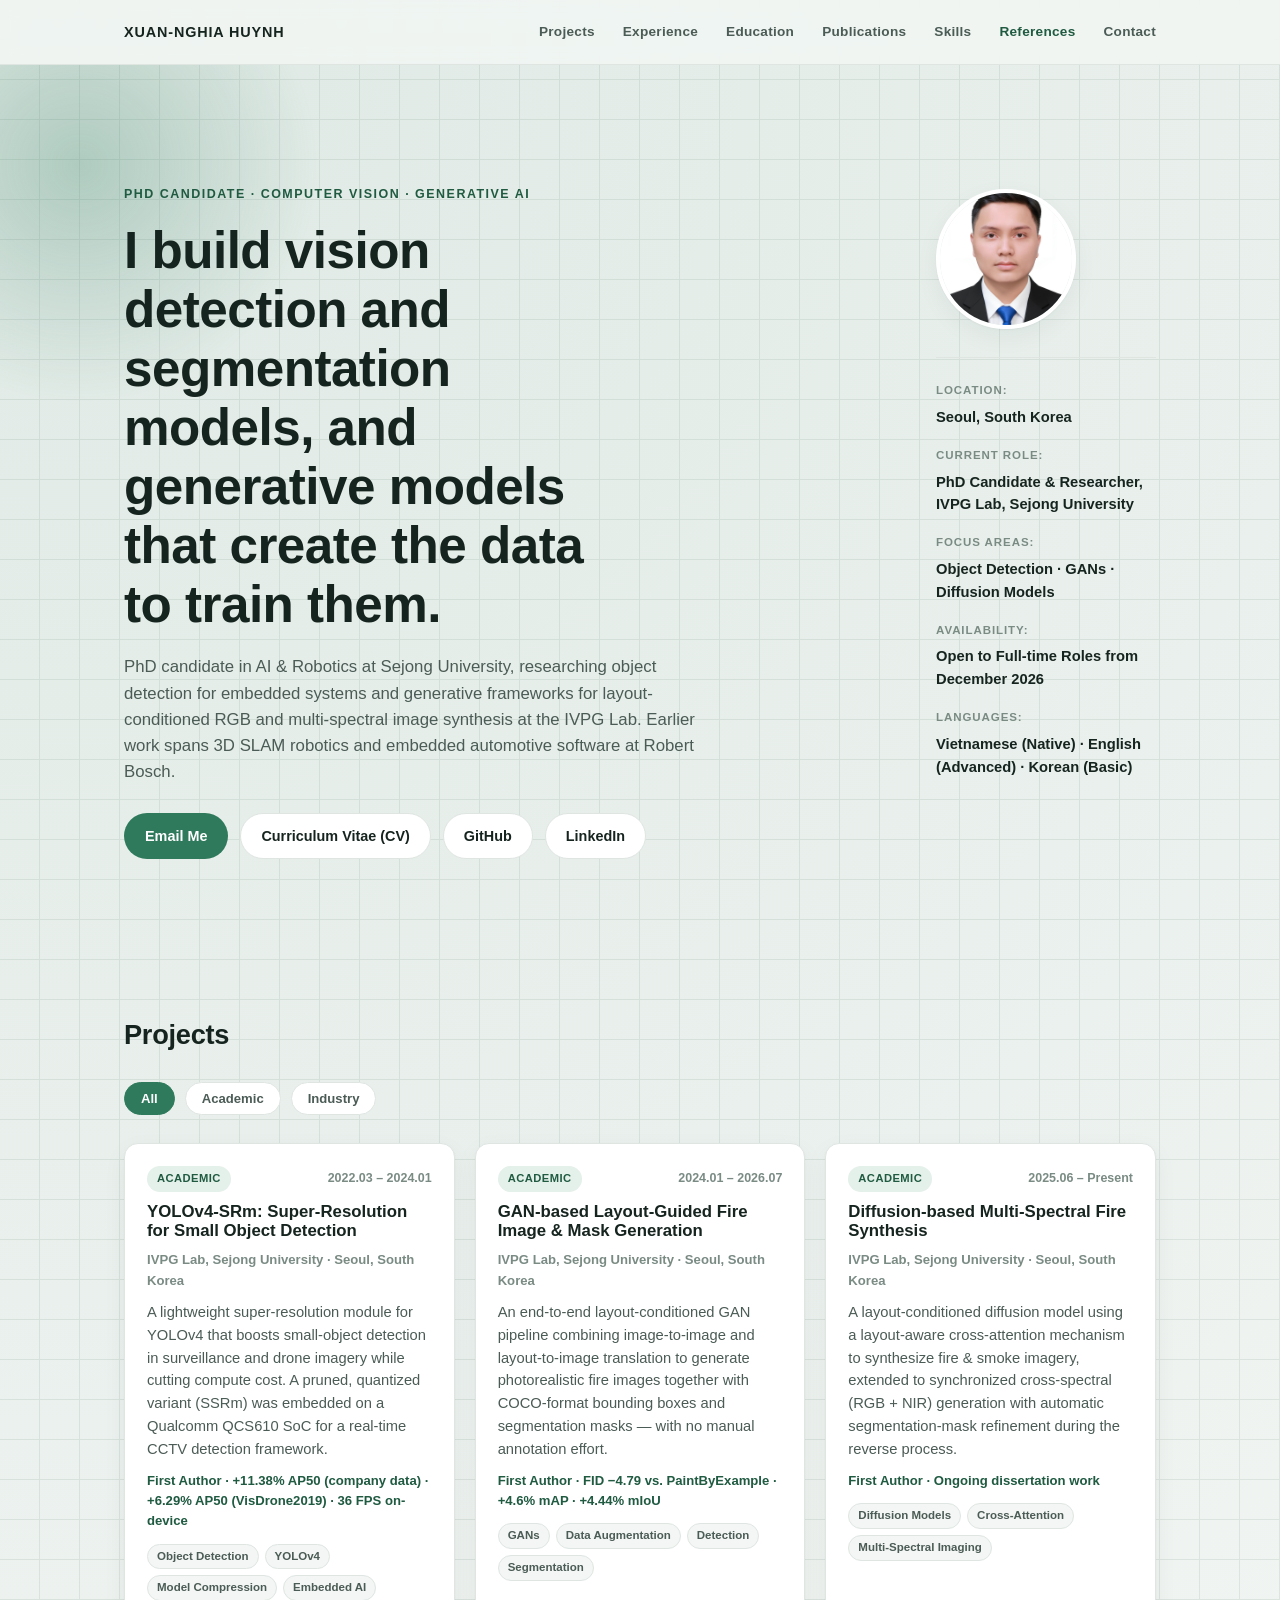
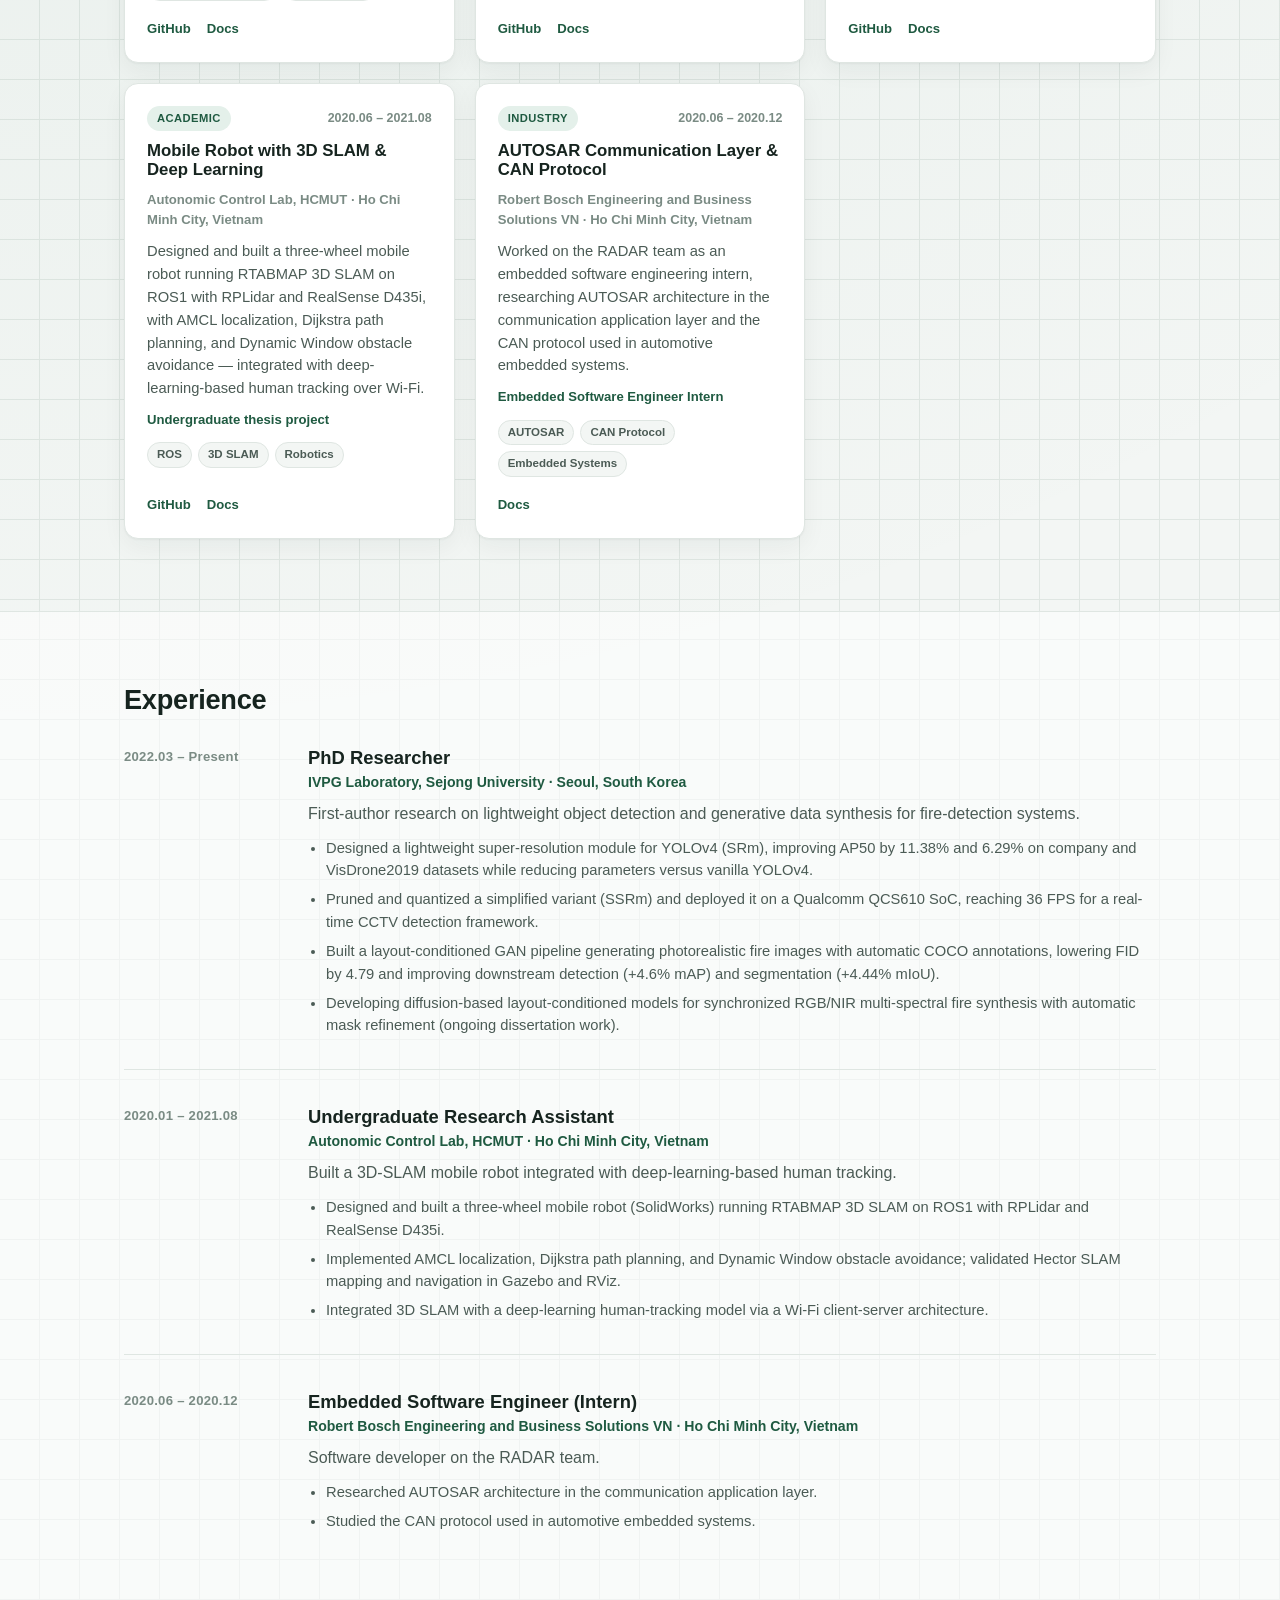
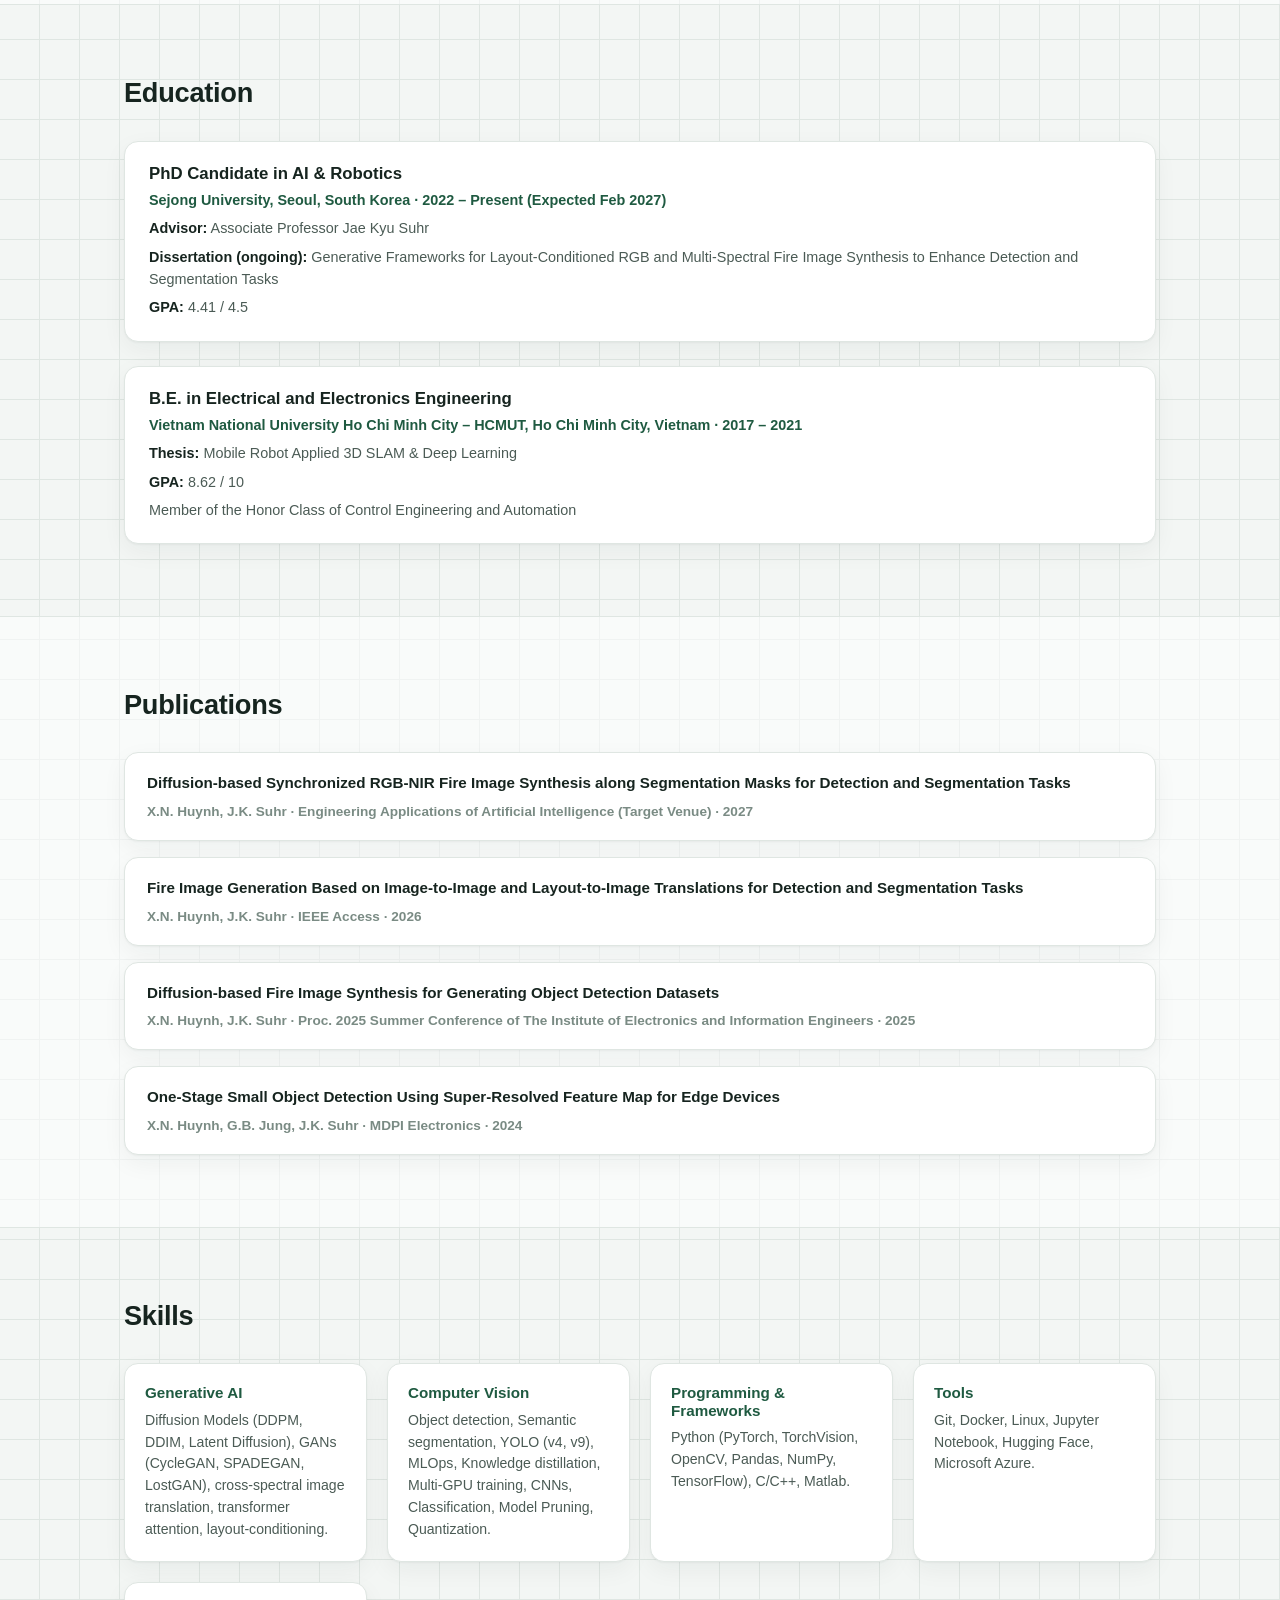
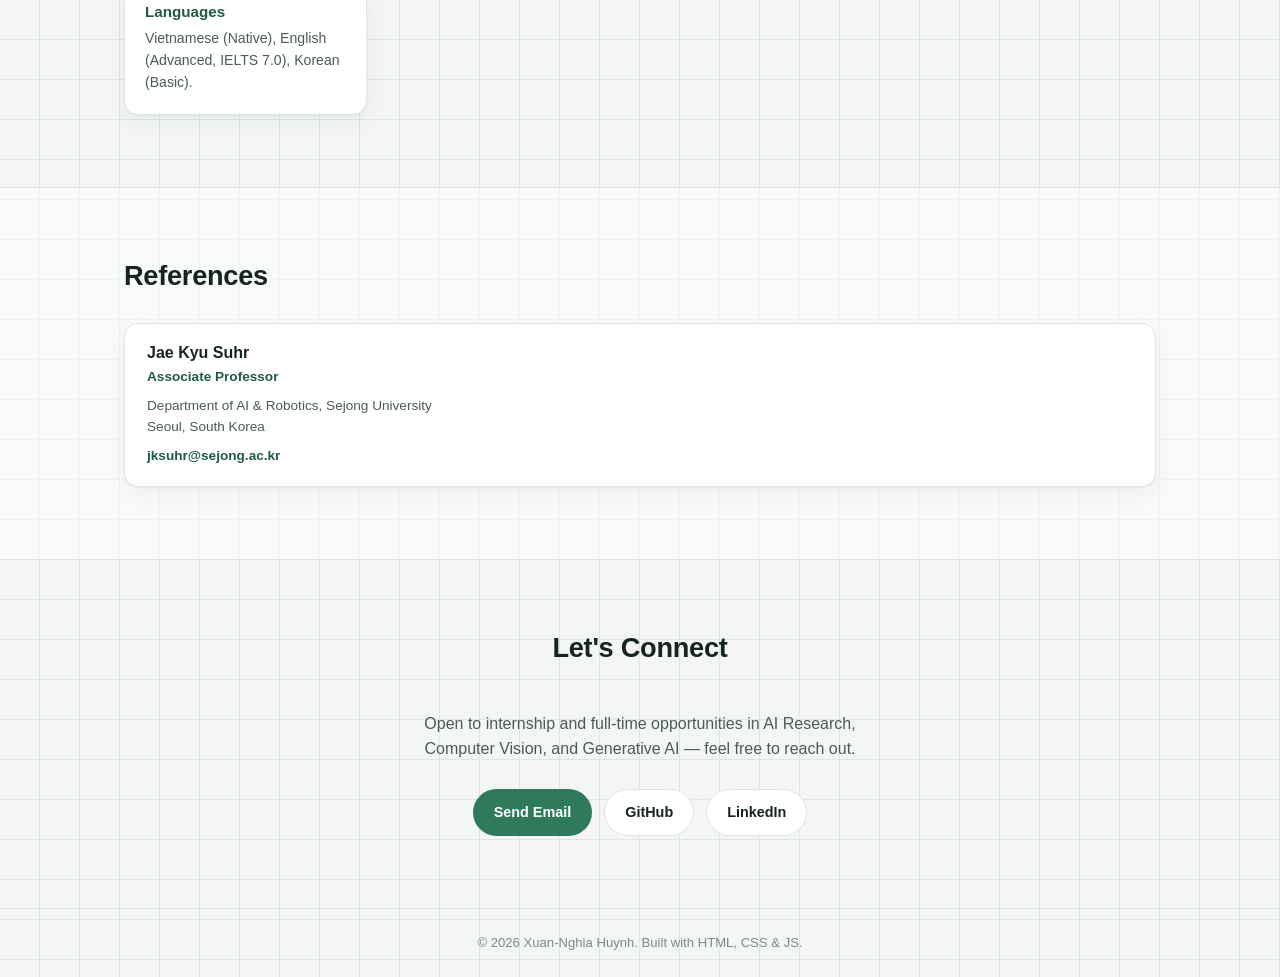
==== index.html @ f27c8fe7 "local push" ====
<!DOCTYPE html>
<html lang="en">
<head>
<meta charset="UTF-8">
<meta name="viewport" content="width=device-width, initial-scale=1.0">
<title>Xuan-Nghia Huynh | PhD Candidate · Computer Vision &amp; Generative AI</title>
<meta name="description" content="Portfolio of Xuan-Nghia Huynh — PhD Candidate researching computer vision and generative AI at Sejong University.">
<link rel="icon" href="data:,">
<link rel="stylesheet" href="styles.css">
</head>
<body>

<header class="site-header" id="top">
  <div class="wrap header-inner">
    <a class="brand" href="#top">XUAN-NGHIA HUYNH</a>
    <nav class="main-nav" id="main-nav">
      <a href="#projects">Projects</a>
      <a href="#experience">Experience</a>
      <a href="#education">Education</a>
      <a href="#publications">Publications</a>
      <a href="#skills">Skills</a>
      <a href="#references">References</a>
      <a href="#contact">Contact</a>
    </nav>
    <button class="nav-toggle" id="nav-toggle" aria-label="Toggle menu" aria-expanded="false">
      <span></span><span></span><span></span>
    </button>
  </div>
</header>

<main>

  <!-- ============ HERO ============ -->
  <section class="hero">
    <div class="hero-blob" aria-hidden="true"></div>
    <div class="wrap hero-inner">
      <div class="hero-flex">
        <div class="hero-text">
          <p class="eyebrow">PHD CANDIDATE · COMPUTER VISION · GENERATIVE AI</p>
          <h1>I build vision detection and segmentation models, and generative models that create the data to train them.</h1>
          <p class="hero-lede">
            PhD candidate in AI &amp; Robotics at Sejong University, researching object detection for
            embedded systems and generative frameworks for layout-conditioned RGB and multi-spectral
            image synthesis at the IVPG Lab. Earlier work spans 3D SLAM robotics and embedded automotive
            software at Robert Bosch.
          </p>
          <div class="hero-actions">
            <a class="btn btn-primary" href="mailto:hxnghia99k@gmail.com">Email Me</a>
            <a class="btn btn-ghost" href="assets/MyCV.pdf" target="_blank" rel="noopener">Curriculum Vitae (CV)</a>
            <a class="btn btn-ghost" href="https://github.com/hxnghia99" target="_blank" rel="noopener">GitHub</a>
            <a class="btn btn-ghost" href="https://www.linkedin.com/in/x-nghia-huynh/" target="_blank" rel="noopener">LinkedIn</a>
          </div>
        </div>

        <div class="hero-side">
          <div class="hero-photo">
            <img src="assets/MyPhoto.jpg" alt="Portrait of Xuan-Nghia Huynh">
          </div>
          <dl class="info-list">
            <div class="info-item">
              <dt>LOCATION:</dt>
              <dd>Seoul, South Korea</dd>
            </div>
            <div class="info-item">
              <dt>CURRENT ROLE:</dt>
              <dd>PhD Candidate &amp; Researcher, IVPG Lab, Sejong University</dd>
            </div>
            <div class="info-item">
              <dt>FOCUS AREAS:</dt>
              <dd>Object Detection · GANs · Diffusion Models</dd>
            </div>
            <div class="info-item">
              <dt>AVAILABILITY:</dt>
              <dd>Open to Full-time Roles from December 2026</dd>
            </div>
            <div class="info-item">
              <dt>LANGUAGES:</dt>
              <dd>Vietnamese (Native) · English (Advanced) · Korean (Basic)</dd>
            </div>
          </dl>
        </div>
      </div>
    </div>
  </section>

  <!-- ============ PROJECTS ============ -->
  <section class="section" id="projects">
    <div class="wrap">
      <h2 class="section-title">Projects</h2>

      <div class="filter-bar" id="project-filters">
        <button class="filter-chip is-active" data-filter="all">All</button>
        <button class="filter-chip" data-filter="academic">Academic</button>
        <button class="filter-chip" data-filter="industry">Industry</button>
      </div>

      <div class="project-list" id="project-list">

        <article class="project-card" data-category="academic">
          <div class="project-meta">
            <span class="tag-pill">Academic</span>
            <span class="project-date">2022.03 &ndash; 2024.01</span>
          </div>
          <h3>YOLOv4-SRm: Super-Resolution for Small Object Detection</h3>
          <p class="project-org">IVPG Lab, Sejong University &middot; Seoul, South Korea</p>
          <p class="project-desc">
            A lightweight super-resolution module for YOLOv4 that boosts small-object detection in
            surveillance and drone imagery while cutting compute cost. A pruned, quantized variant
            (SSRm) was embedded on a Qualcomm QCS610 SoC for a real-time CCTV detection framework.
          </p>
          <p class="project-stat">First Author · +11.38% AP50 (company data) · +6.29% AP50 (VisDrone2019) · 36 FPS on-device</p>
          <div class="tag-row">
            <span class="tag">Object Detection</span>
            <span class="tag">YOLOv4</span>
            <span class="tag">Model Compression</span>
            <span class="tag">Embedded AI</span>
          </div>
          <div class="project-links">
            <a href="https://github.com/hxnghia99/Yolov4_Learning" target="_blank" rel="noopener">GitHub</a>
            <a href="docs/01_2024_yolov4-srm.html" target="_blank" rel="noreferrer">Docs</a>
          </div>
        </article>

        <article class="project-card" data-category="academic">
          <div class="project-meta">
            <span class="tag-pill">Academic</span>
            <span class="project-date">2024.01 &ndash; 2026.07</span>
          </div>
          <h3>GAN-based Layout-Guided Fire Image &amp; Mask Generation</h3>
          <p class="project-org">IVPG Lab, Sejong University &middot; Seoul, South Korea</p>
          <p class="project-desc">
            An end-to-end layout-conditioned GAN pipeline combining image-to-image and layout-to-image
            translation to generate photorealistic fire images together with COCO-format bounding boxes
            and segmentation masks — with no manual annotation effort.
          </p>
          <p class="project-stat">First Author · FID &minus;4.79 vs. PaintByExample · +4.6% mAP · +4.44% mIoU</p>
          <div class="tag-row">
            <span class="tag">GANs</span>
            <span class="tag">Data Augmentation</span>
            <span class="tag">Detection</span>
            <span class="tag">Segmentation</span>
          </div>
          <div class="project-links">
            <a href="https://github.com/hxnghia99/LostGAN_Research" target="_blank" rel="noopener">GitHub</a>
            <a href="docs/07_2026_gan-fire-synthesis.html" target="_blank" rel="noreferrer">Docs</a>
          </div>
        </article>

        <article class="project-card" data-category="academic">
          <div class="project-meta">
            <span class="tag-pill">Academic</span>
            <span class="project-date">2025.06 &ndash; Present</span>
          </div>
          <h3>Diffusion-based Multi-Spectral Fire Synthesis</h3>
          <p class="project-org">IVPG Lab, Sejong University &middot; Seoul, South Korea</p>
          <p class="project-desc">
            A layout-conditioned diffusion model using a layout-aware cross-attention mechanism to
            synthesize fire &amp; smoke imagery, extended to synchronized cross-spectral (RGB + NIR)
            generation with automatic segmentation-mask refinement during the reverse process.
          </p>
          <p class="project-stat">First Author · Ongoing dissertation work</p>
          <div class="tag-row">
            <span class="tag">Diffusion Models</span>
            <span class="tag">Cross-Attention</span>
            <span class="tag">Multi-Spectral Imaging</span>
          </div>
          <div class="project-links">
            <a href="https://github.com/hxnghia99/Fire_Diffusion" target="_blank" rel="noopener">GitHub</a>
            <a href="docs/09_2026_diffusion-fire-synthesis.html" target="_blank" rel="noreferrer">Docs</a>
          </div>
        </article>

        <article class="project-card" data-category="academic">
          <div class="project-meta">
            <span class="tag-pill">Academic</span>
            <span class="project-date">2020.06 &ndash; 2021.08</span>
          </div>
          <h3>Mobile Robot with 3D SLAM &amp; Deep Learning</h3>
          <p class="project-org">Autonomic Control Lab, HCMUT &middot; Ho Chi Minh City, Vietnam</p>
          <p class="project-desc">
            Designed and built a three-wheel mobile robot running RTABMAP 3D SLAM on ROS1 with RPLidar
            and RealSense D435i, with AMCL localization, Dijkstra path planning, and Dynamic Window
            obstacle avoidance — integrated with deep-learning-based human tracking over Wi-Fi.
          </p>
          <p class="project-stat">Undergraduate thesis project</p>
          <div class="tag-row">
            <span class="tag">ROS</span>
            <span class="tag">3D SLAM</span>
            <span class="tag">Robotics</span>
          </div>
          <div class="project-links">
            <a href="https://github.com/hxnghia99/thesis_robot" target="_blank" rel="noopener">GitHub</a>
            <a href="docs/02_2021_slam-robot.html" target="_blank" rel="noreferrer">Docs</a>
          </div>
          </article>

        <article class="project-card" data-category="industry">
          <div class="project-meta">
            <span class="tag-pill">Industry</span>
            <span class="project-date">2020.06 &ndash; 2020.12</span>
          </div>
          <h3>AUTOSAR Communication Layer &amp; CAN Protocol</h3>
          <p class="project-org">Robert Bosch Engineering and Business Solutions VN &middot; Ho Chi Minh City, Vietnam</p>
          <p class="project-desc">
            Worked on the RADAR team as an embedded software engineering intern, researching AUTOSAR
            architecture in the communication application layer and the CAN protocol used in
            automotive embedded systems.
          </p>
          <p class="project-stat">Embedded Software Engineer Intern</p>
          <div class="tag-row">
            <span class="tag">AUTOSAR</span>
            <span class="tag">CAN Protocol</span>
            <span class="tag">Embedded Systems</span>
          </div>
          <div class="project-links">
            <a href="docs/autosar-can.html" target="_blank" rel="noreferrer">Docs</a>
          </div>
        </article>

      </div>
    </div>
  </section>

  <!-- ============ EXPERIENCE ============ -->
  <section class="section section-alt" id="experience">
    <div class="wrap">
      <h2 class="section-title">Experience</h2>

      <div class="timeline">
        <div class="timeline-item">
          <div class="timeline-date">2022.03 &ndash; Present</div>
          <div class="timeline-body">
            <h3>PhD Researcher</h3>
            <p class="timeline-org">IVPG Laboratory, Sejong University &middot; Seoul, South Korea</p>
            <p class="timeline-summary">First-author research on lightweight object detection and generative data synthesis for fire-detection systems.</p>
            <ul class="timeline-list">
              <li>Designed a lightweight super-resolution module for YOLOv4 (SRm), improving AP50 by 11.38% and 6.29% on company and VisDrone2019 datasets while reducing parameters versus vanilla YOLOv4.</li>
              <li>Pruned and quantized a simplified variant (SSRm) and deployed it on a Qualcomm QCS610 SoC, reaching 36 FPS for a real-time CCTV detection framework.</li>
              <li>Built a layout-conditioned GAN pipeline generating photorealistic fire images with automatic COCO annotations, lowering FID by 4.79 and improving downstream detection (+4.6% mAP) and segmentation (+4.44% mIoU).</li>
              <li>Developing diffusion-based layout-conditioned models for synchronized RGB/NIR multi-spectral fire synthesis with automatic mask refinement (ongoing dissertation work).</li>
            </ul>
          </div>
        </div>

        <div class="timeline-item">
          <div class="timeline-date">2020.01 &ndash; 2021.08</div>
          <div class="timeline-body">
            <h3>Undergraduate Research Assistant</h3>
            <p class="timeline-org">Autonomic Control Lab, HCMUT &middot; Ho Chi Minh City, Vietnam</p>
            <p class="timeline-summary">Built a 3D-SLAM mobile robot integrated with deep-learning-based human tracking.</p>
            <ul class="timeline-list">
              <li>Designed and built a three-wheel mobile robot (SolidWorks) running RTABMAP 3D SLAM on ROS1 with RPLidar and RealSense D435i.</li>
              <li>Implemented AMCL localization, Dijkstra path planning, and Dynamic Window obstacle avoidance; validated Hector SLAM mapping and navigation in Gazebo and RViz.</li>
              <li>Integrated 3D SLAM with a deep-learning human-tracking model via a Wi-Fi client-server architecture.</li>
            </ul>
          </div>
        </div>

        <div class="timeline-item">
          <div class="timeline-date">2020.06 &ndash; 2020.12</div>
          <div class="timeline-body">
            <h3>Embedded Software Engineer (Intern)</h3>
            <p class="timeline-org">Robert Bosch Engineering and Business Solutions VN &middot; Ho Chi Minh City, Vietnam</p>
            <p class="timeline-summary">Software developer on the RADAR team.</p>
            <ul class="timeline-list">
              <li>Researched AUTOSAR architecture in the communication application layer.</li>
              <li>Studied the CAN protocol used in automotive embedded systems.</li>
            </ul>
          </div>
        </div>
      </div>
    </div>
  </section>

  <!-- ============ EDUCATION ============ -->
  <section class="section" id="education">
    <div class="wrap">
      <h2 class="section-title">Education</h2>

      <div class="edu-list">
        <div class="edu-item">
          <h3>PhD Candidate in AI &amp; Robotics</h3>
          <p class="edu-org">Sejong University, Seoul, South Korea &middot; 2022 &ndash; Present (Expected Feb 2027)</p>
          <div class="edu-detail">
            <p><strong>Advisor:</strong> Associate Professor Jae Kyu Suhr</p>
            <p><strong>Dissertation (ongoing):</strong> Generative Frameworks for Layout-Conditioned RGB and Multi-Spectral Fire Image Synthesis to Enhance Detection and Segmentation Tasks</p>
            <p><strong>GPA:</strong> 4.41 / 4.5</p>
          </div>
        </div>
        <div class="edu-item">
          <h3>B.E. in Electrical and Electronics Engineering</h3>
          <p class="edu-org">Vietnam National University Ho Chi Minh City &ndash; HCMUT, Ho Chi Minh City, Vietnam &middot; 2017 &ndash; 2021</p>
          <div class="edu-detail">
            <p><strong>Thesis:</strong> Mobile Robot Applied 3D SLAM &amp; Deep Learning</p>
            <p><strong>GPA:</strong> 8.62 / 10</p>
            <p>Member of the Honor Class of Control Engineering and Automation</p>
          </div>
        </div>
      </div>
    </div>
  </section>

  <!-- ============ PUBLICATIONS ============ -->
  <section class="section section-alt" id="publications">
    <div class="wrap">
      <h2 class="section-title">Publications</h2>

      <div class="pub-list">
        <div class="pub-item">
          <p class="pub-title">Diffusion-based Synchronized RGB-NIR Fire Image Synthesis along Segmentation Masks for Detection and Segmentation Tasks</p>
          <p class="pub-meta">X.N. Huynh, J.K. Suhr &middot; Engineering Applications of Artificial Intelligence (Target Venue) &middot; 2027</p>
        </div>
        <div class="pub-item">
          <p class="pub-title">Fire Image Generation Based on Image-to-Image and Layout-to-Image Translations for Detection and Segmentation Tasks</p>
          <p class="pub-meta">X.N. Huynh, J.K. Suhr &middot; IEEE Access &middot; 2026</p>
        </div>
        <div class="pub-item">
          <p class="pub-title">Diffusion-based Fire Image Synthesis for Generating Object Detection Datasets</p>
          <p class="pub-meta">X.N. Huynh, J.K. Suhr &middot; Proc. 2025 Summer Conference of The Institute of Electronics and Information Engineers &middot; 2025</p>
        </div>
        <div class="pub-item">
          <p class="pub-title">One-Stage Small Object Detection Using Super-Resolved Feature Map for Edge Devices</p>
          <p class="pub-meta">X.N. Huynh, G.B. Jung, J.K. Suhr &middot; MDPI Electronics &middot; 2024</p>
        </div>
      </div>
    </div>
  </section>

  <!-- ============ SKILLS ============ -->
  <section class="section" id="skills">
    <div class="wrap">
      <h2 class="section-title">Skills</h2>

      <div class="skills-grid">
        <div class="skill-card">
          <h3>Generative AI</h3>
          <p>Diffusion Models (DDPM, DDIM, Latent Diffusion), GANs (CycleGAN, SPADEGAN, LostGAN), cross-spectral image translation, transformer attention, layout-conditioning.</p>
        </div>
        <div class="skill-card">
          <h3>Computer Vision</h3>
          <p>Object detection, Semantic segmentation, YOLO (v4, v9), MLOps, Knowledge distillation, Multi-GPU training, CNNs, Classification, Model Pruning, Quantization.</p>
        </div>
        <div class="skill-card">
          <h3>Programming &amp; Frameworks</h3>
          <p>Python (PyTorch, TorchVision, OpenCV, Pandas, NumPy, TensorFlow), C/C++, Matlab.</p>
        </div>
        <div class="skill-card">
          <h3>Tools</h3>
          <p>Git, Docker, Linux, Jupyter Notebook, Hugging Face, Microsoft Azure.</p>
        </div>
        <div class="skill-card">
          <h3>Languages</h3>
          <p>Vietnamese (Native), English (Advanced, IELTS 7.0), Korean (Basic).</p>
        </div>
      </div>
    </div>
  </section>

  <!-- ============ REFERENCES ============ -->
  <section class="section section-alt" id="references">
    <div class="wrap">
      <h2 class="section-title">References</h2>

      <div class="reference-list">
        <div class="reference-card">
          <h3>Jae Kyu Suhr</h3>
          <p class="reference-title">Associate Professor</p>
          <p class="reference-org">Department of AI &amp; Robotics, Sejong University</p>
          <p class="reference-org">Seoul, South Korea</p>
          <p class="reference-email"><a href="mailto:jksuhr@sejong.ac.kr">jksuhr@sejong.ac.kr</a></p>
        </div>
      </div>
    </div>
  </section>

  <!-- ============ CONTACT ============ -->
  <section class="section" id="contact">
    <div class="wrap contact-wrap">
      <h2 class="section-title">Let's Connect</h2>
      <p class="contact-lede">Open to internship and full-time opportunities in AI Research, Computer Vision, and Generative AI — feel free to reach out.</p>
      <div class="hero-actions">
        <a class="btn btn-primary" href="mailto:hxnghia99k@gmail.com">Send Email</a>
        <a class="btn btn-ghost" href="https://github.com/hxnghia99" target="_blank" rel="noopener">GitHub</a>
        <a class="btn btn-ghost" href="https://www.linkedin.com/in/x-nghia-huynh/" target="_blank" rel="noopener">LinkedIn</a>
      </div>
    </div>
  </section>

</main>

<footer class="site-footer">
  <div class="wrap">
    <p>&copy; <span id="year"></span> Xuan-Nghia Huynh. Built with HTML, CSS &amp; JS.</p>
  </div>
</footer>

<script src="script.js"></script>
</body>
</html>
---- styles.css ----
:root {
  --bg: #f3f6f4;
  --bg-panel: #ffffff;
  --ink: #16241f;
  --ink-soft: #4b5b55;
  --muted: #7a8b84;
  --line: #dfe6e2;
  --accent: #2f7a5c;
  --accent-soft: #e4f0ea;
  --accent-strong: #1f5a41;
  --radius: 14px;
  --shadow: 0 1px 2px rgba(22, 36, 31, 0.04), 0 8px 24px rgba(22, 36, 31, 0.05);
  --maxw: 1080px;
}

* { box-sizing: border-box; }

html { scroll-behavior: smooth; }

body {
  margin: 0;
  font-family: -apple-system, BlinkMacSystemFont, "Segoe UI", Inter, Roboto, Helvetica, Arial, sans-serif;
  color: var(--ink);
  background:
    radial-gradient(circle at 6% 0%, rgba(47, 122, 92, 0.10), transparent 40%),
    linear-gradient(var(--line) 1px, transparent 1px),
    linear-gradient(90deg, var(--line) 1px, transparent 1px),
    var(--bg);
  background-size: auto, 40px 40px, 40px 40px, auto;
  background-position: 0 0, -1px -1px, -1px -1px, 0 0;
  line-height: 1.55;
}

.wrap {
  max-width: var(--maxw);
  margin: 0 auto;
  padding: 0 24px;
}

a { color: inherit; text-decoration: none; }

h1, h2, h3 { line-height: 1.15; margin: 0; }

/* ---------- Header ---------- */
.site-header {
  position: sticky;
  top: 0;
  z-index: 50;
  background: rgba(243, 246, 244, 0.85);
  backdrop-filter: saturate(180%) blur(8px);
  border-bottom: 1px solid var(--line);
}

.header-inner {
  display: flex;
  align-items: center;
  justify-content: space-between;
  height: 64px;
}

.brand {
  font-weight: 800;
  font-size: 0.9rem;
  letter-spacing: 0.06em;
}

.main-nav {
  display: flex;
  gap: 28px;
}

.main-nav a {
  font-size: 0.85rem;
  font-weight: 600;
  color: var(--ink-soft);
  letter-spacing: 0.02em;
}

.main-nav a:hover,
.main-nav a.is-active {
  color: var(--accent-strong);
}

.nav-toggle {
  display: none;
  flex-direction: column;
  gap: 4px;
  background: none;
  border: 0;
  cursor: pointer;
  padding: 8px;
}

.nav-toggle span {
  width: 20px;
  height: 2px;
  background: var(--ink);
  border-radius: 2px;
}

/* ---------- Hero ---------- */
.hero {
  position: relative;
  overflow: hidden;
  padding-top: 64px;
  padding-bottom: 48px;
}

.hero-blob {
  position: absolute;
  top: -140px;
  left: -160px;
  width: 480px;
  height: 480px;
  border-radius: 50%;
  background: radial-gradient(circle, rgba(47, 122, 92, 0.28), rgba(47, 122, 92, 0) 70%);
  filter: blur(2px);
  z-index: 0;
}

.hero-inner {
  position: relative;
  z-index: 1;
  padding-top: 56px;
  padding-bottom: 40px;
}

.eyebrow {
  font-size: 0.78rem;
  font-weight: 700;
  letter-spacing: 0.12em;
  color: var(--accent-strong);
  margin: 0 0 18px;
}

.hero-flex {
  display: flex;
  align-items: flex-start;
  gap: 56px;
}

.hero-text {
  flex: 1 1 auto;
  min-width: 0;
}

.hero-side {
  flex: 0 0 220px;
  display: flex;
  flex-direction: column;
  gap: 28px;
  padding-top: 4px;
}

.hero-photo img {
  display: block;
  width: 140px;
  height: 140px;
  object-fit: cover;
  border-radius: 50%;
  border: 4px solid var(--bg-panel);
  box-shadow: var(--shadow);
}

.hero h1 {
  font-size: clamp(2rem, 4.5vw, 3.2rem);
  font-weight: 800;
  letter-spacing: -0.01em;
  max-width: 18ch;
  margin-bottom: 20px;
}

.hero-lede {
  max-width: 62ch;
  color: var(--ink-soft);
  font-size: 1.05rem;
  margin-bottom: 28px;
}

.hero-actions {
  display: flex;
  flex-wrap: wrap;
  gap: 12px;
}

.btn {
  display: inline-flex;
  align-items: center;
  gap: 8px;
  padding: 11px 20px;
  border-radius: 999px;
  font-size: 0.9rem;
  font-weight: 600;
  border: 1px solid transparent;
  transition: transform 0.15s ease, background 0.15s ease, border-color 0.15s ease;
}

.btn:hover { transform: translateY(-1px); }

.btn-primary {
  background: var(--accent);
  color: #fff;
}

.btn-primary:hover { background: var(--accent-strong); }

.btn-ghost {
  background: var(--bg-panel);
  border-color: var(--line);
  color: var(--ink);
}

.btn-ghost:hover { border-color: var(--accent); color: var(--accent-strong); }

.info-list {
  display: flex;
  flex-direction: column;
  gap: 18px;
  margin: 0;
  padding-top: 24px;
  border-top: 1px solid var(--line);
}

.info-item dt {
  font-size: 0.72rem;
  font-weight: 700;
  letter-spacing: 0.08em;
  color: var(--muted);
  margin-bottom: 6px;
}

.info-item dd {
  margin: 0;
  font-size: 0.92rem;
  font-weight: 600;
  color: var(--ink);
}

/* ---------- Sections ---------- */
.section {
  padding: 72px 0;
}

.section-alt {
  background: rgba(255, 255, 255, 0.55);
  border-top: 1px solid var(--line);
  border-bottom: 1px solid var(--line);
}

.section-title {
  font-size: 1.7rem;
  font-weight: 800;
  margin-bottom: 32px;
  letter-spacing: -0.01em;
}

/* ---------- Projects ---------- */
.filter-bar {
  display: flex;
  gap: 10px;
  margin-bottom: 28px;
  flex-wrap: wrap;
}

.filter-chip {
  border: 1px solid var(--line);
  background: var(--bg-panel);
  color: var(--ink-soft);
  font-size: 0.82rem;
  font-weight: 600;
  padding: 8px 16px;
  border-radius: 999px;
  cursor: pointer;
  transition: all 0.15s ease;
}

.filter-chip:hover { border-color: var(--accent); }

.filter-chip.is-active {
  background: var(--accent);
  border-color: var(--accent);
  color: #fff;
}

.project-list {
  display: grid;
  grid-template-columns: repeat(auto-fill, minmax(300px, 1fr));
  gap: 20px;
}

.project-card {
  background: var(--bg-panel);
  border: 1px solid var(--line);
  border-radius: var(--radius);
  padding: 22px;
  box-shadow: var(--shadow);
  display: flex;
  flex-direction: column;
  gap: 10px;
}

.project-meta {
  display: flex;
  justify-content: space-between;
  align-items: center;
}

.tag-pill {
  font-size: 0.7rem;
  font-weight: 700;
  letter-spacing: 0.04em;
  text-transform: uppercase;
  background: var(--accent-soft);
  color: var(--accent-strong);
  padding: 4px 10px;
  border-radius: 999px;
}

.project-date {
  font-size: 0.78rem;
  color: var(--muted);
  font-weight: 600;
}

.project-card h3 {
  font-size: 1.05rem;
  font-weight: 700;
}

.project-org {
  margin: 0;
  font-size: 0.82rem;
  color: var(--muted);
  font-weight: 600;
}

.project-desc {
  margin: 0;
  color: var(--ink-soft);
  font-size: 0.92rem;
}

.project-stat {
  margin: 0;
  font-size: 0.82rem;
  font-weight: 700;
  color: var(--accent-strong);
}

.tag-row {
  display: flex;
  flex-wrap: wrap;
  gap: 6px;
  margin-top: 2px;
}

.tag {
  font-size: 0.72rem;
  font-weight: 600;
  color: var(--ink-soft);
  background: var(--bg);
  border: 1px solid var(--line);
  padding: 3px 9px;
  border-radius: 999px;
}

.project-links {
  display: flex;
  gap: 16px;
  margin-top: auto;
  padding-top: 8px;
}

.project-links a {
  font-size: 0.82rem;
  font-weight: 700;
  color: var(--accent-strong);
}

.project-links a:hover { text-decoration: underline; }

/* ---------- Timeline ---------- */
.timeline {
  display: flex;
  flex-direction: column;
  gap: 36px;
}

.timeline-item {
  display: grid;
  grid-template-columns: 160px 1fr;
  gap: 24px;
  padding-bottom: 32px;
  border-bottom: 1px solid var(--line);
}

.timeline-item:last-child {
  border-bottom: 0;
  padding-bottom: 0;
}

.timeline-date {
  font-size: 0.82rem;
  font-weight: 700;
  color: var(--muted);
  letter-spacing: 0.02em;
}

.timeline-body h3 {
  font-size: 1.15rem;
  font-weight: 700;
  margin-bottom: 4px;
}

.timeline-org {
  margin: 0 0 8px;
  font-size: 0.88rem;
  color: var(--accent-strong);
  font-weight: 600;
}

.timeline-summary {
  margin: 0 0 10px;
  color: var(--ink-soft);
}

.timeline-list {
  margin: 0;
  padding-left: 18px;
  color: var(--ink-soft);
  font-size: 0.92rem;
  display: flex;
  flex-direction: column;
  gap: 6px;
}

/* ---------- Education ---------- */
.edu-list {
  display: flex;
  flex-direction: column;
  gap: 24px;
}

.edu-item {
  background: var(--bg-panel);
  border: 1px solid var(--line);
  border-radius: var(--radius);
  padding: 22px 24px;
  box-shadow: var(--shadow);
}

.edu-item h3 {
  font-size: 1.05rem;
  font-weight: 700;
  margin-bottom: 6px;
}

.edu-org {
  margin: 0 0 6px;
  font-size: 0.9rem;
  color: var(--accent-strong);
  font-weight: 600;
}

.edu-detail {
  display: flex;
  flex-direction: column;
  gap: 6px;
}

.edu-detail p {
  margin: 0;
  color: var(--ink-soft);
  font-size: 0.9rem;
}

.edu-detail strong {
  color: var(--ink);
}

/* ---------- Publications ---------- */
.pub-list {
  display: flex;
  flex-direction: column;
  gap: 16px;
}

.pub-item {
  background: var(--bg-panel);
  border: 1px solid var(--line);
  border-radius: var(--radius);
  padding: 18px 22px;
  box-shadow: var(--shadow);
}

.pub-title {
  margin: 0 0 6px;
  font-size: 0.95rem;
  font-weight: 700;
}

.pub-meta {
  margin: 0;
  font-size: 0.85rem;
  color: var(--muted);
  font-weight: 600;
}

/* ---------- Skills ---------- */
.skills-grid {
  display: grid;
  grid-template-columns: repeat(auto-fit, minmax(220px, 1fr));
  gap: 20px;
}

.skill-card {
  background: var(--bg-panel);
  border: 1px solid var(--line);
  border-radius: var(--radius);
  padding: 20px;
  box-shadow: var(--shadow);
}

.skill-card h3 {
  font-size: 0.95rem;
  font-weight: 700;
  margin-bottom: 8px;
  color: var(--accent-strong);
}

.skill-card p {
  margin: 0;
  font-size: 0.88rem;
  color: var(--ink-soft);
}

/* ---------- References ---------- */
.reference-list {
  display: grid;
  grid-template-columns: repeat(auto-fit, minmax(240px, 1fr));
  gap: 20px;
}

.reference-card {
  background: var(--bg-panel);
  border: 1px solid var(--line);
  border-radius: var(--radius);
  padding: 20px 22px;
  box-shadow: var(--shadow);
}

.reference-card h3 {
  font-size: 1rem;
  font-weight: 700;
  margin-bottom: 4px;
}

.reference-title {
  margin: 0 0 8px;
  font-size: 0.85rem;
  color: var(--accent-strong);
  font-weight: 600;
}

.reference-org {
  margin: 0;
  font-size: 0.85rem;
  color: var(--ink-soft);
}

.reference-email {
  margin: 8px 0 0;
  font-size: 0.85rem;
}

.reference-email a {
  color: var(--accent-strong);
  font-weight: 600;
}

.reference-email a:hover { text-decoration: underline; }

/* ---------- Contact ---------- */
.contact-wrap {
  text-align: center;
  display: flex;
  flex-direction: column;
  align-items: center;
}

.contact-lede {
  max-width: 52ch;
  color: var(--ink-soft);
  margin-bottom: 28px;
}

.contact-wrap .hero-actions {
  justify-content: center;
}

/* ---------- Docs pages ---------- */
.doc-back {
  display: inline-flex;
  align-items: center;
  gap: 6px;
  font-size: 0.85rem;
  font-weight: 700;
  color: var(--accent-strong);
  margin-bottom: 24px;
}

.doc-back:hover { text-decoration: underline; }

.doc-page-title {
  font-size: clamp(1.6rem, 4vw, 2.4rem);
  font-weight: 800;
  letter-spacing: -0.01em;
  margin: 12px 0 8px;
}

.doc-meta {
  margin: 0 0 40px;
  color: var(--muted);
  font-size: 0.9rem;
  font-weight: 600;
}

.doc-section {
  margin-bottom: 40px;
  padding-bottom: 40px;
  border-bottom: 1px solid var(--line);
}

.doc-section:last-child {
  border-bottom: 0;
  padding-bottom: 0;
  margin-bottom: 0;
}

.doc-section h2 {
  font-size: 1.3rem;
  font-weight: 800;
  margin-bottom: 12px;
}

.doc-section p {
  margin: 0 0 12px;
  color: var(--ink-soft);
}

.doc-section p:last-child { margin-bottom: 0; }

/* ---------- Footer ---------- */
.site-footer {
  border-top: 1px solid var(--line);
  padding: 24px 0;
}

.site-footer p {
  margin: 0;
  font-size: 0.82rem;
  color: var(--muted);
  text-align: center;
}

/* ---------- Responsive ---------- */
@media (max-width: 860px) {
  .hero-flex { flex-direction: column; }
  .hero-side { flex-direction: row; align-items: flex-start; flex: 1 1 auto; width: 100%; }
  .info-list { flex: 1 1 auto; flex-direction: row; flex-wrap: wrap; border-top: 0; padding-top: 0; gap: 20px 32px; }
  .info-item { flex: 1 1 140px; }
}

@media (max-width: 720px) {
  .main-nav {
    position: absolute;
    top: 64px;
    left: 0;
    right: 0;
    background: var(--bg-panel);
    border-bottom: 1px solid var(--line);
    flex-direction: column;
    padding: 16px 24px;
    gap: 16px;
    display: none;
  }

  .main-nav.is-open { display: flex; }

  .nav-toggle { display: flex; }

  .timeline-item {
    grid-template-columns: 1fr;
    gap: 6px;
  }
}

@media (max-width: 520px) {
  .hero-side { flex-direction: column; }
  .info-list { flex-direction: column; }
  .hero h1 { max-width: 100%; }
}
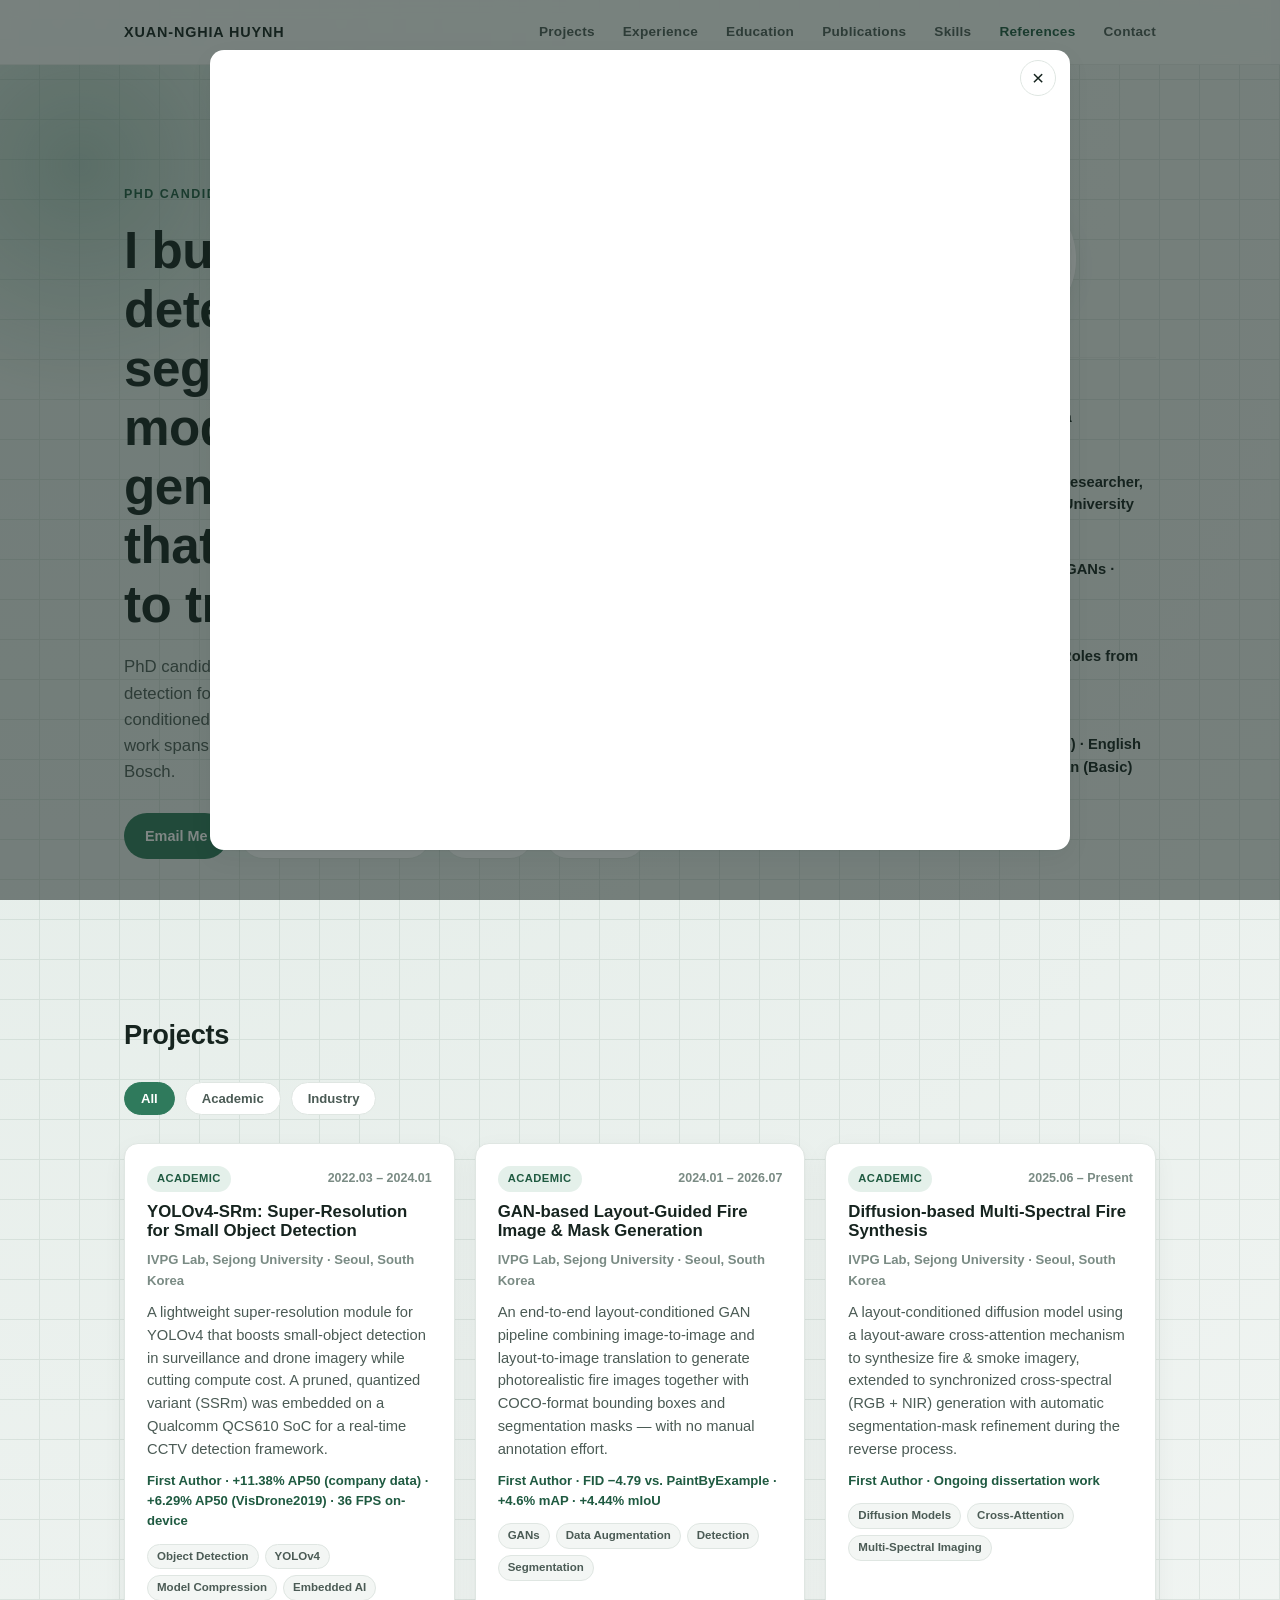
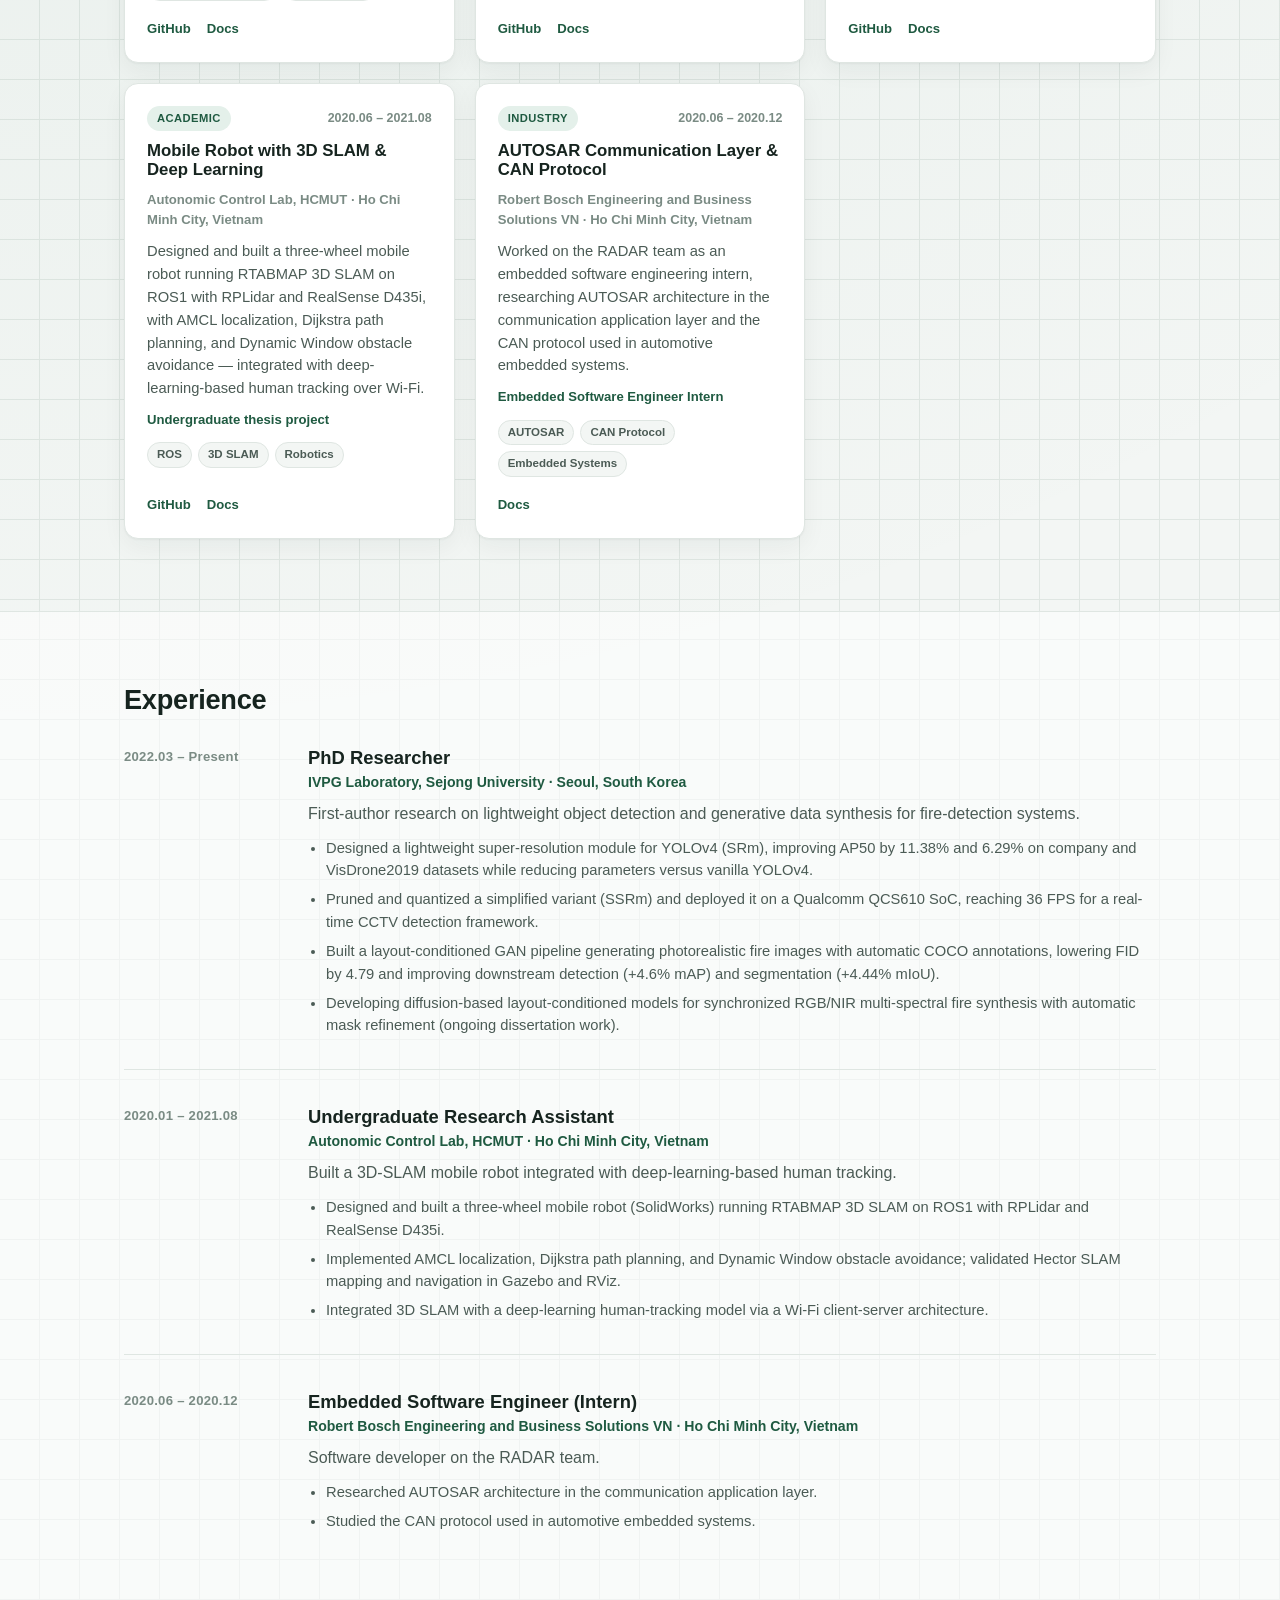
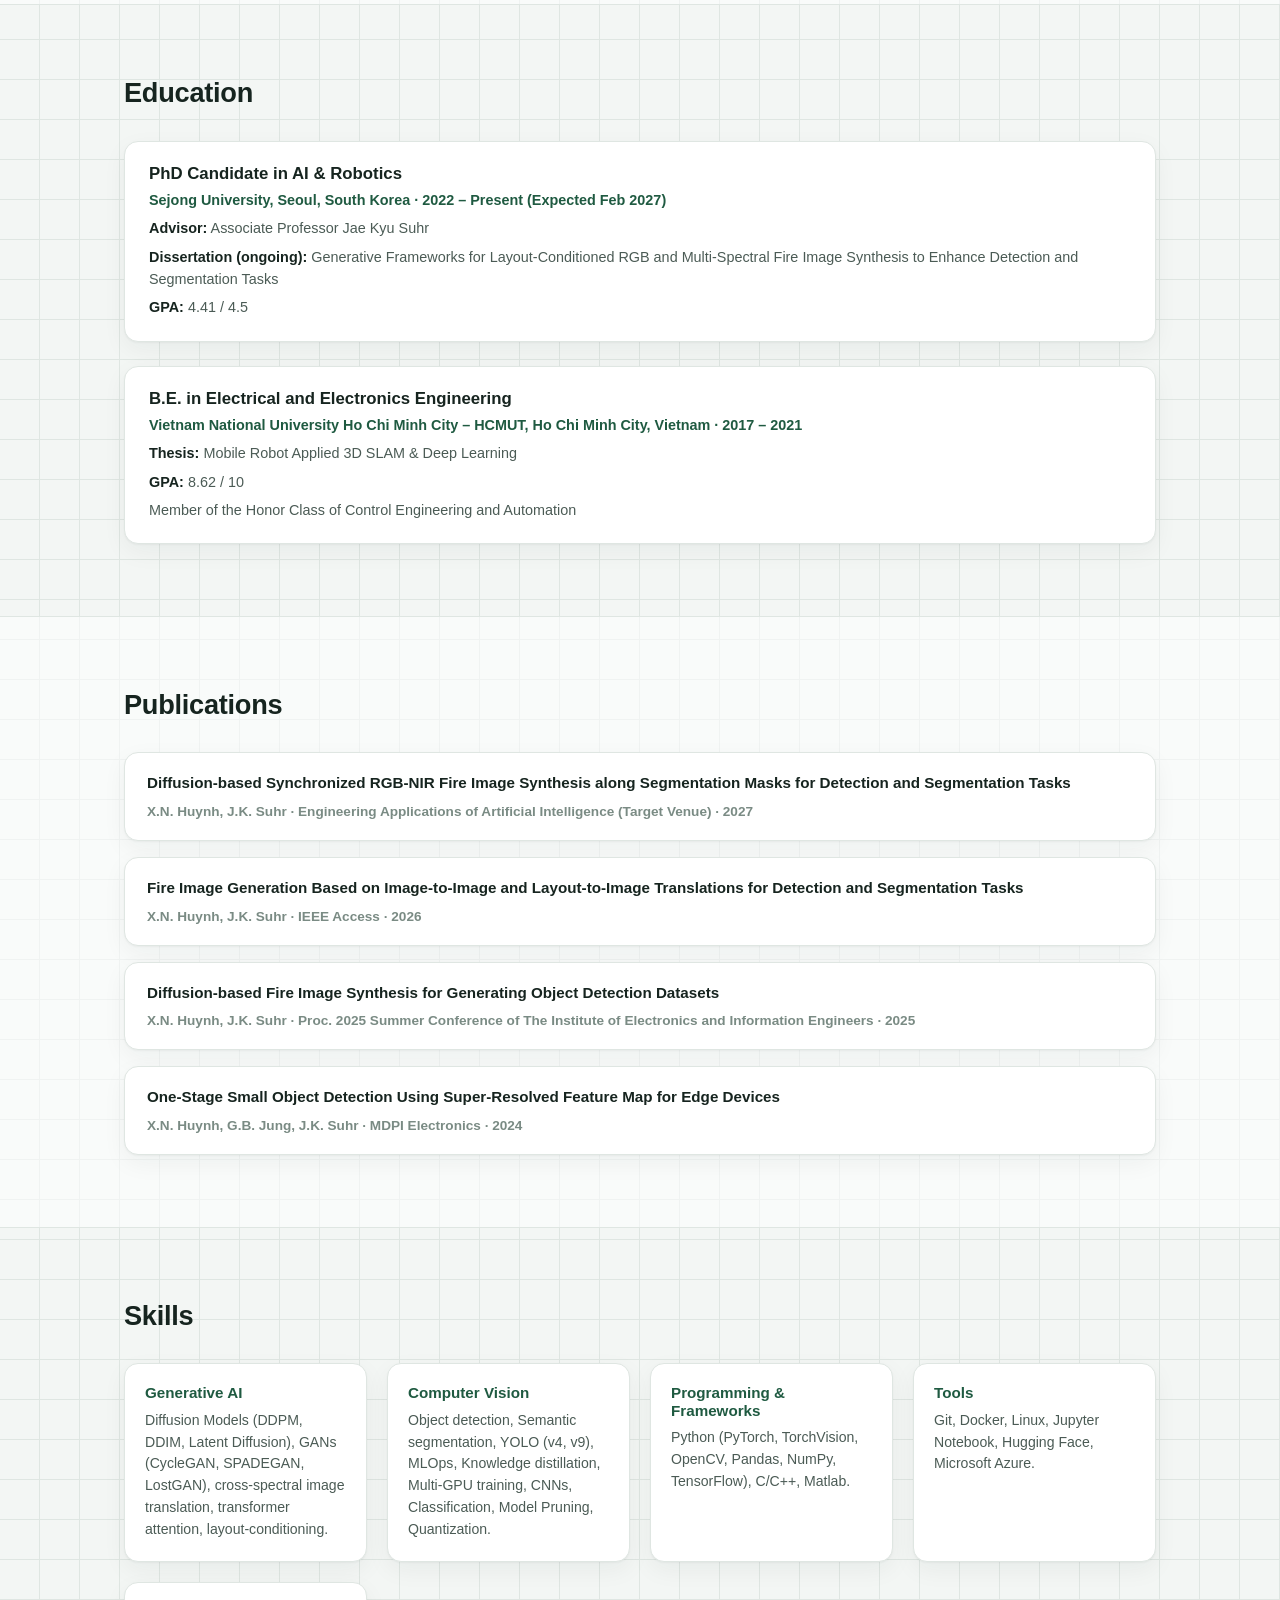
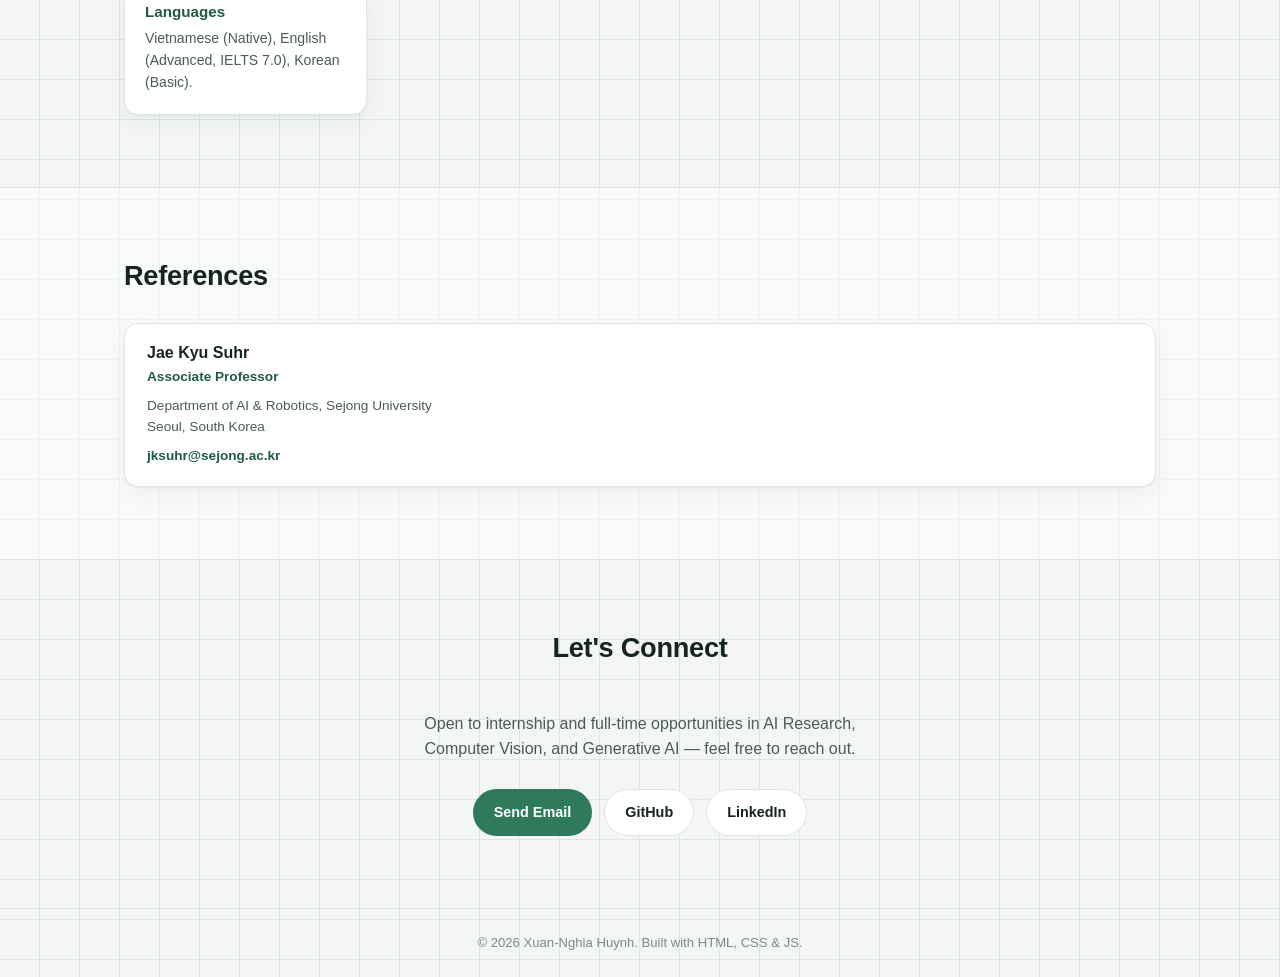
==== commit d3042fe8: "Fix pixelated avatar and open project Docs inline instead of a new page - Generate a properly resize" ====
--- a/index.html
+++ b/index.html
@@ -54,7 +54,7 @@
 
         <div class="hero-side">
           <div class="hero-photo">
-            <img src="assets/MyPhoto.jpg" alt="Portrait of Xuan-Nghia Huynh">
+            <img src="assets/MyPhoto-avatar.jpg" alt="Portrait of Xuan-Nghia Huynh">
           </div>
           <dl class="info-list">
             <div class="info-item">
@@ -117,7 +117,7 @@
           </div>
           <div class="project-links">
             <a href="https://github.com/hxnghia99/Yolov4_Learning" target="_blank" rel="noopener">GitHub</a>
-            <a href="docs/01_2024_yolov4-srm.html" target="_blank" rel="noreferrer">Docs</a>
+            <a href="docs/01_2024_yolov4-srm.html" class="docs-link">Docs</a>
           </div>
         </article>
 
@@ -142,7 +142,7 @@
           </div>
           <div class="project-links">
             <a href="https://github.com/hxnghia99/LostGAN_Research" target="_blank" rel="noopener">GitHub</a>
-            <a href="docs/07_2026_gan-fire-synthesis.html" target="_blank" rel="noreferrer">Docs</a>
+            <a href="docs/07_2026_gan-fire-synthesis.html" class="docs-link">Docs</a>
           </div>
         </article>
 
@@ -166,7 +166,7 @@
           </div>
           <div class="project-links">
             <a href="https://github.com/hxnghia99/Fire_Diffusion" target="_blank" rel="noopener">GitHub</a>
-            <a href="docs/09_2026_diffusion-fire-synthesis.html" target="_blank" rel="noreferrer">Docs</a>
+            <a href="docs/09_2026_diffusion-fire-synthesis.html" class="docs-link">Docs</a>
           </div>
         </article>
 
@@ -190,7 +190,7 @@
           </div>
           <div class="project-links">
             <a href="https://github.com/hxnghia99/thesis_robot" target="_blank" rel="noopener">GitHub</a>
-            <a href="docs/02_2021_slam-robot.html" target="_blank" rel="noreferrer">Docs</a>
+            <a href="docs/02_2021_slam-robot.html" class="docs-link">Docs</a>
           </div>
           </article>
 
@@ -213,7 +213,7 @@
             <span class="tag">Embedded Systems</span>
           </div>
           <div class="project-links">
-            <a href="docs/autosar-can.html" target="_blank" rel="noreferrer">Docs</a>
+            <a href="docs/autosar-can.html" class="docs-link">Docs</a>
           </div>
         </article>
 
@@ -394,6 +394,14 @@
   </div>
 </footer>
 
+<div class="docs-modal" id="docs-modal" hidden>
+  <div class="docs-modal-backdrop" id="docs-modal-backdrop"></div>
+  <div class="docs-modal-panel" role="dialog" aria-modal="true" aria-label="Project documentation">
+    <button type="button" class="docs-modal-close" id="docs-modal-close" aria-label="Close">&times;</button>
+    <iframe id="docs-modal-frame" title="Project documentation"></iframe>
+  </div>
+</div>
+
 <script src="script.js"></script>
 </body>
 </html>
--- a/styles.css
+++ b/styles.css
@@ -663,6 +663,70 @@
   text-align: center;
 }
 
+/* ---------- Docs modal ---------- */
+.docs-modal {
+  position: fixed;
+  inset: 0;
+  z-index: 100;
+  display: flex;
+  align-items: center;
+  justify-content: center;
+  padding: 32px;
+}
+
+.docs-modal-backdrop {
+  position: absolute;
+  inset: 0;
+  background: rgba(22, 36, 31, 0.55);
+}
+
+.docs-modal-panel {
+  position: relative;
+  z-index: 1;
+  width: 100%;
+  max-width: 860px;
+  height: 100%;
+  max-height: 800px;
+  background: var(--bg-panel);
+  border-radius: var(--radius);
+  box-shadow: var(--shadow);
+  overflow: hidden;
+  display: flex;
+  flex-direction: column;
+}
+
+.docs-modal-close {
+  position: absolute;
+  top: 10px;
+  right: 14px;
+  z-index: 2;
+  width: 36px;
+  height: 36px;
+  border-radius: 50%;
+  border: 1px solid var(--line);
+  background: var(--bg-panel);
+  color: var(--ink);
+  font-size: 1.3rem;
+  line-height: 1;
+  cursor: pointer;
+}
+
+.docs-modal-close:hover {
+  border-color: var(--accent);
+  color: var(--accent-strong);
+}
+
+#docs-modal-frame {
+  flex: 1 1 auto;
+  width: 100%;
+  height: 100%;
+  border: 0;
+}
+
+@media (max-width: 720px) {
+  .docs-modal { padding: 12px; }
+}
+
 /* ---------- Responsive ---------- */
 @media (max-width: 860px) {
   .hero-flex { flex-direction: column; }
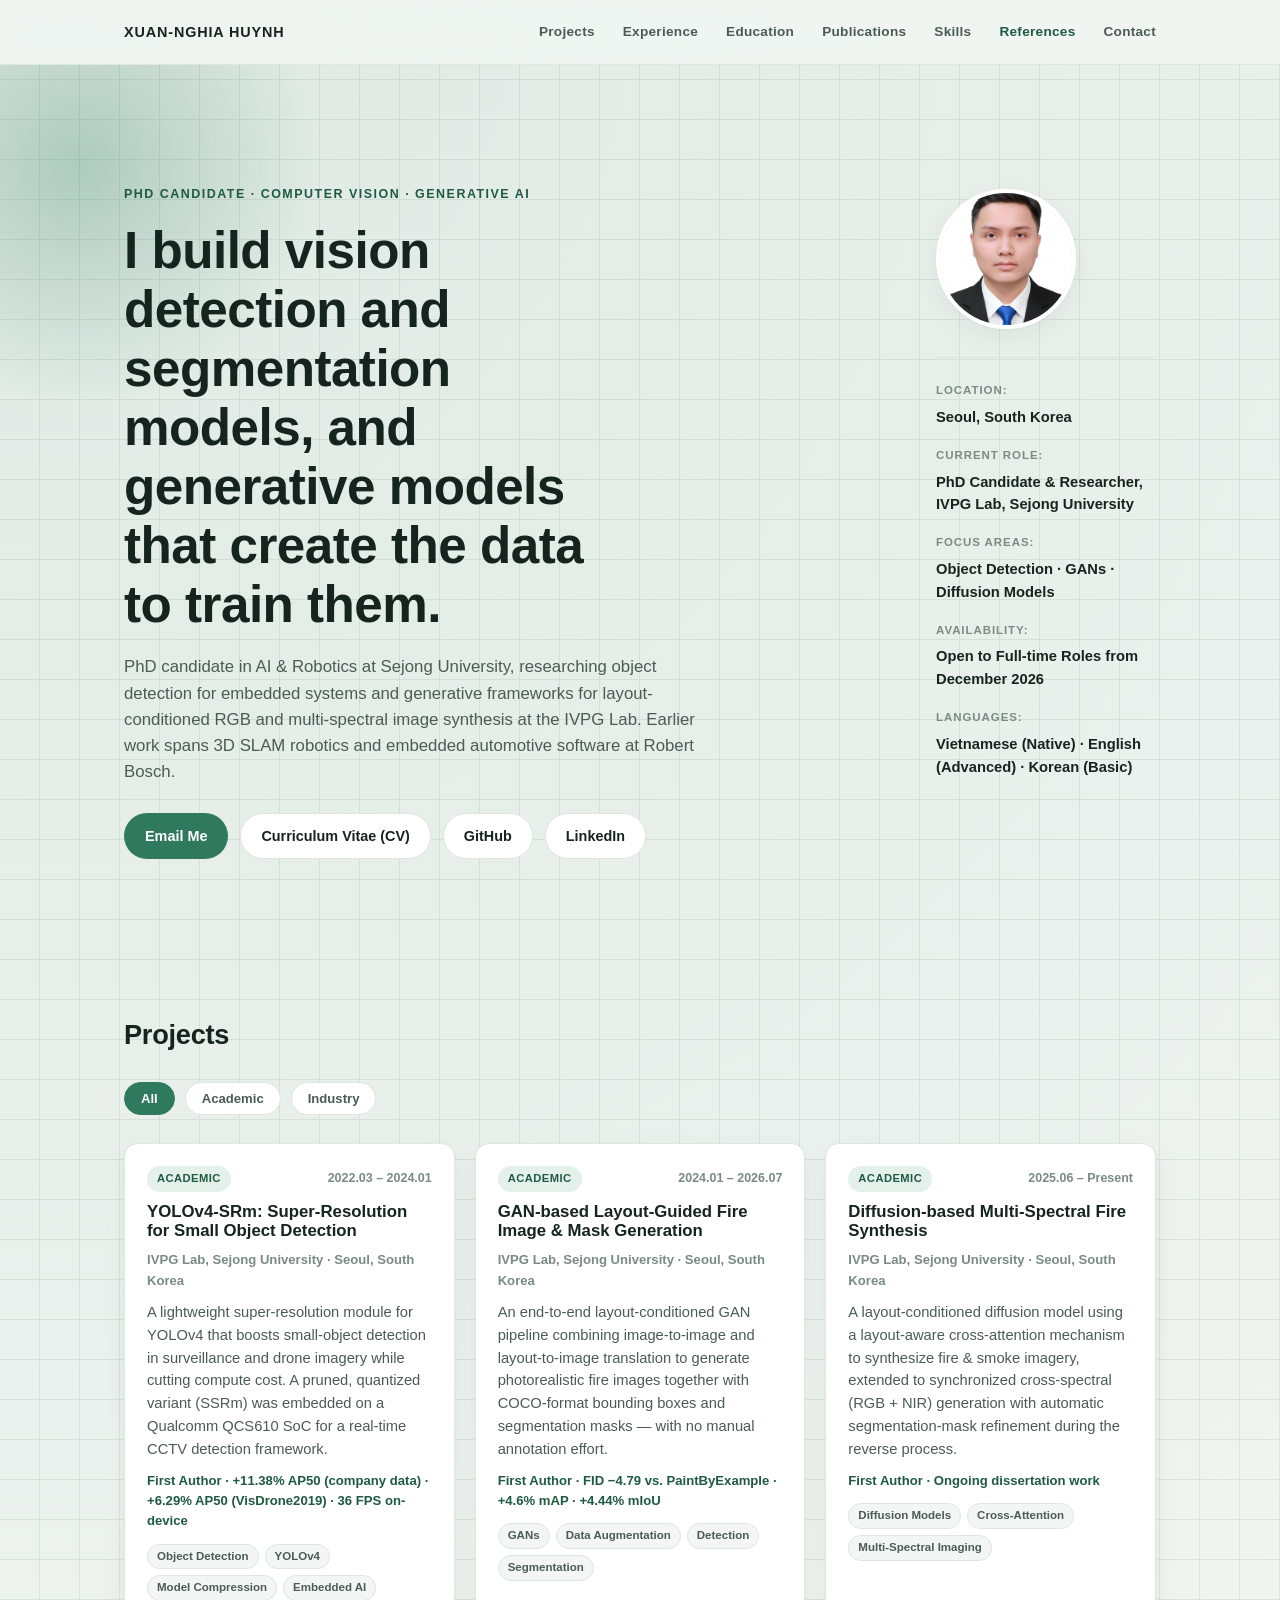
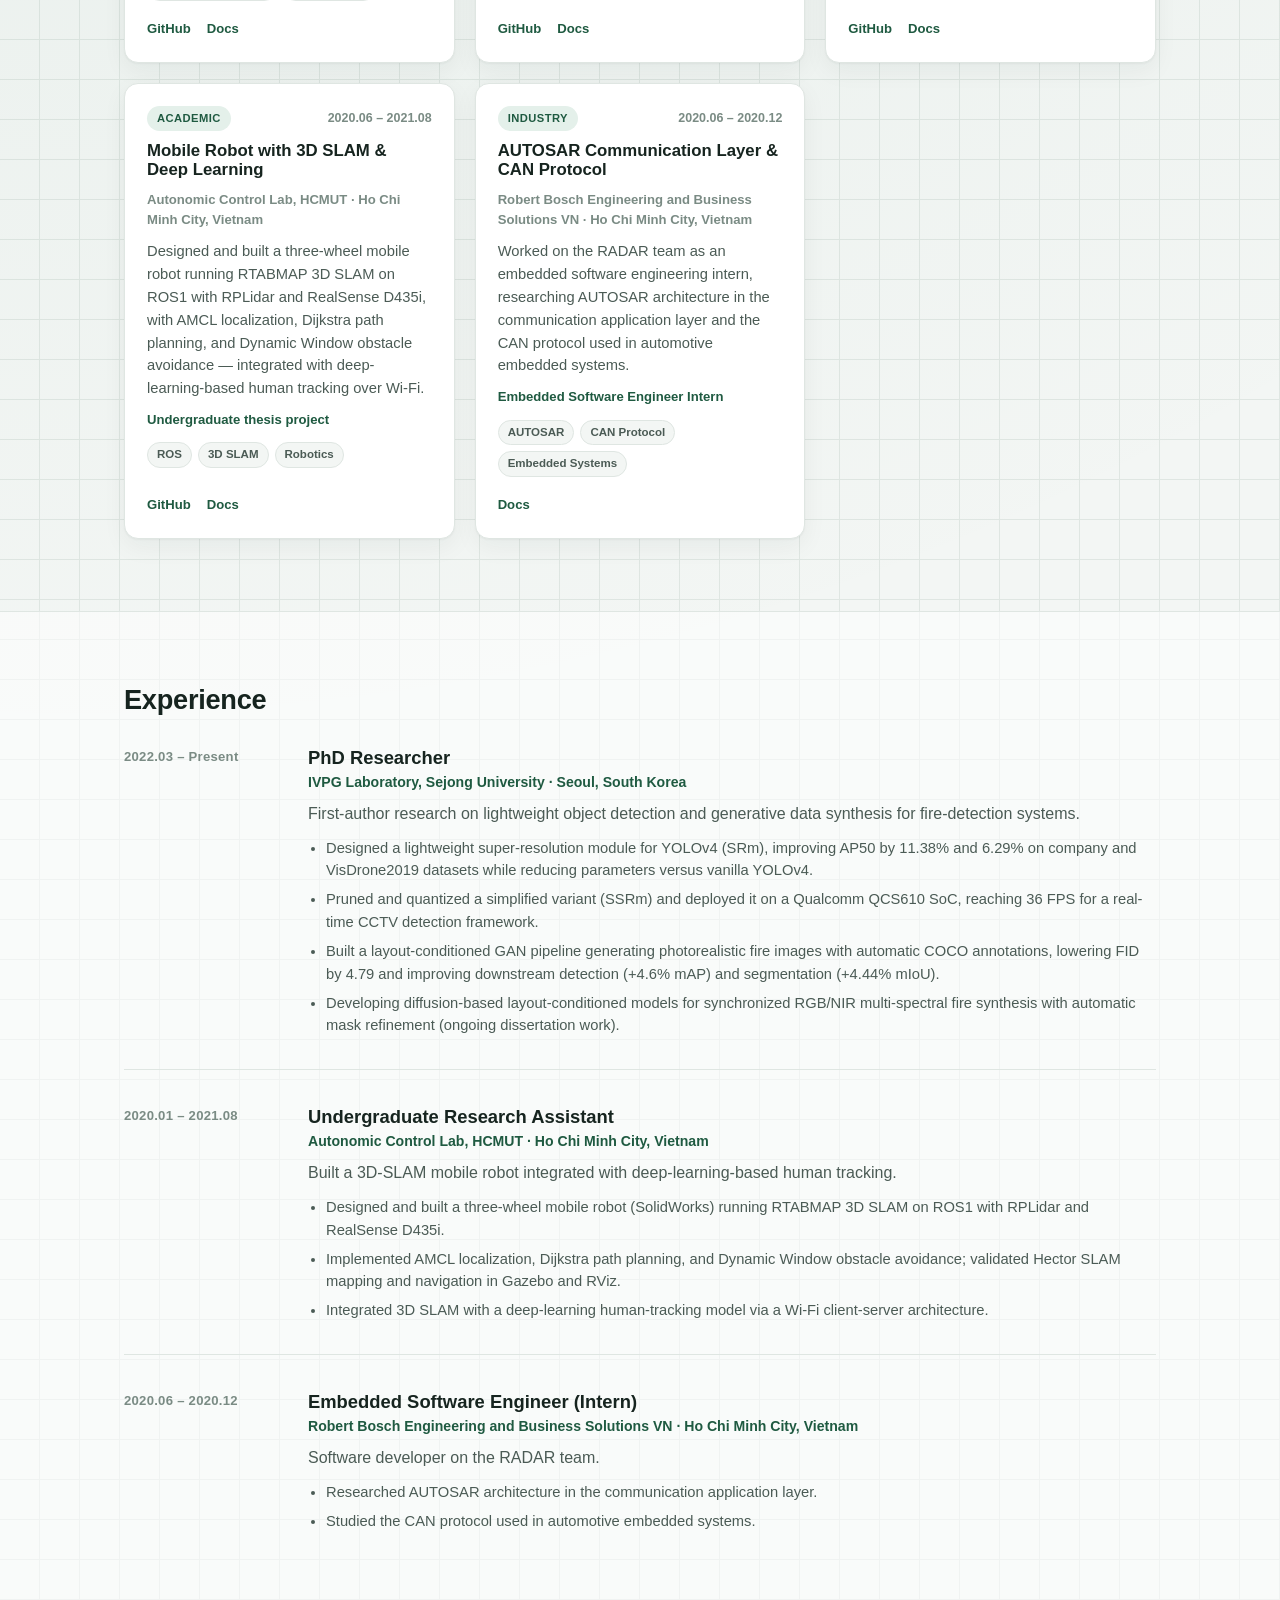
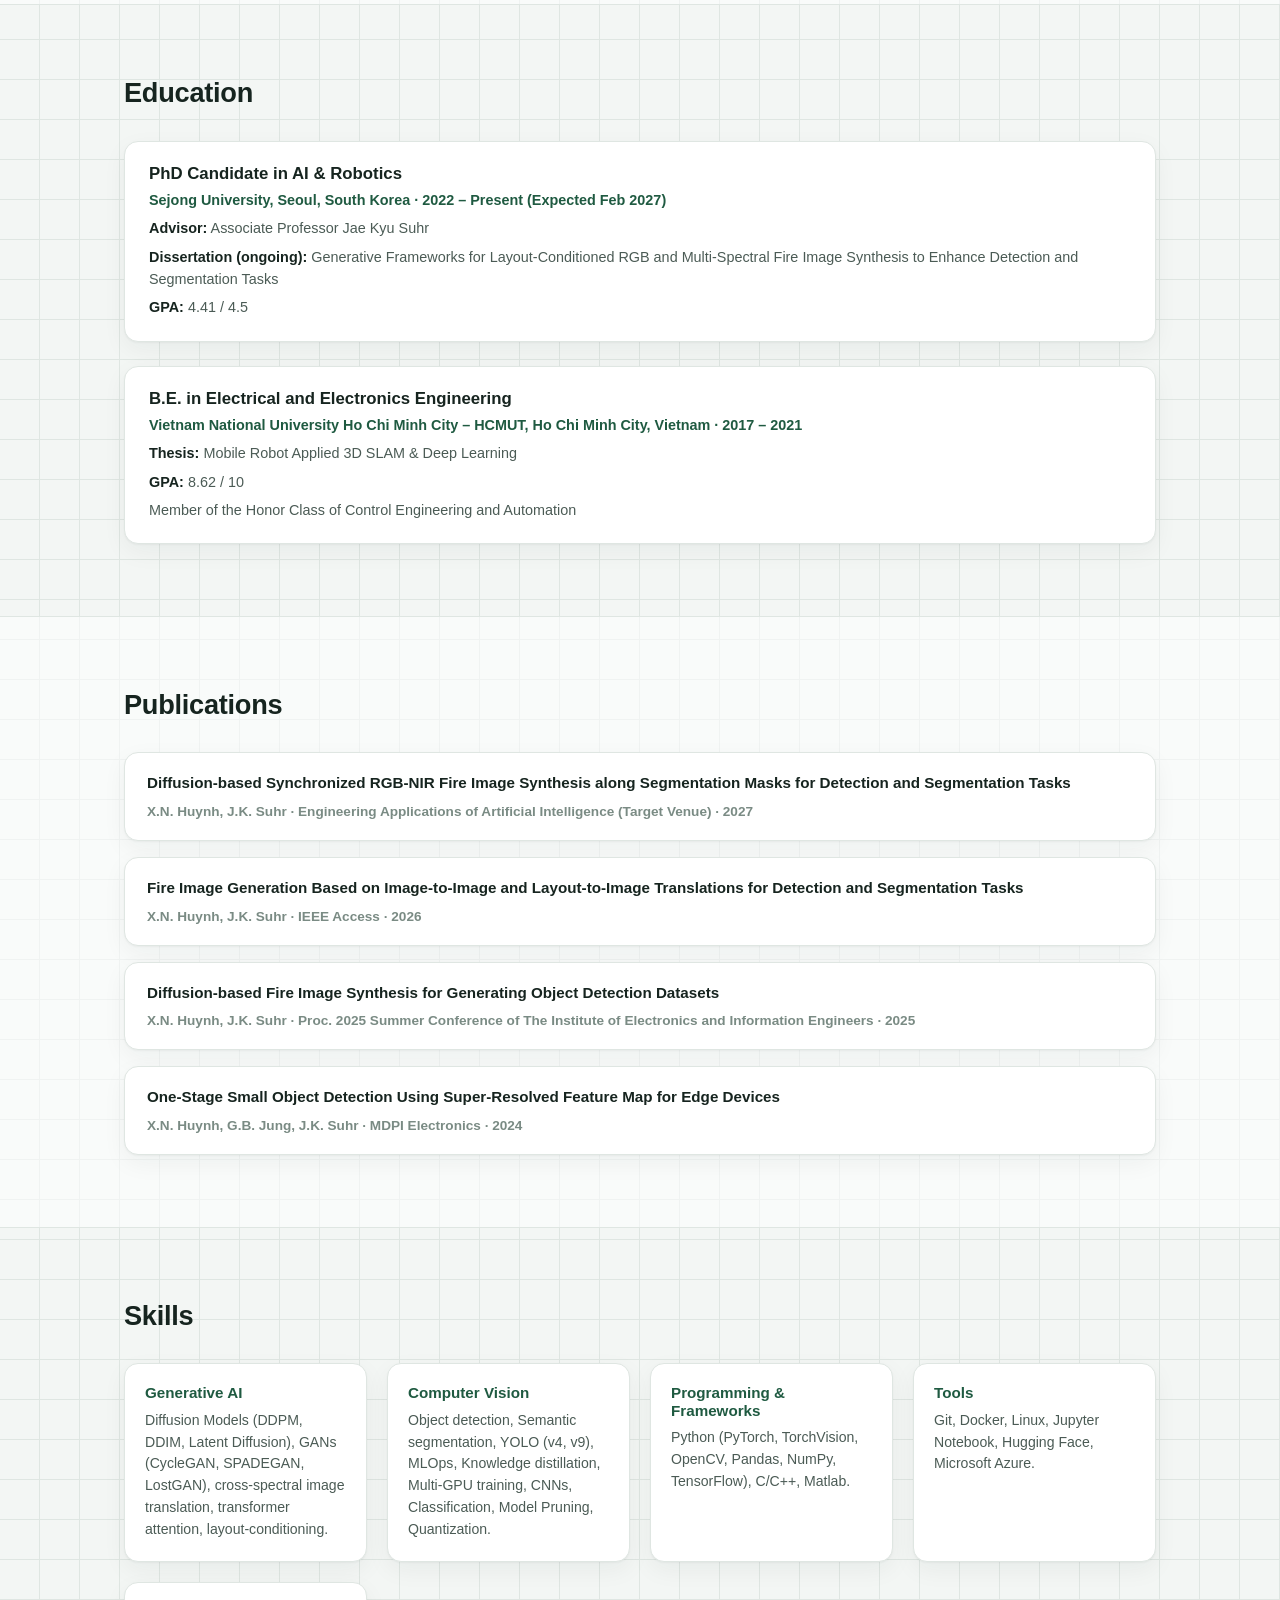
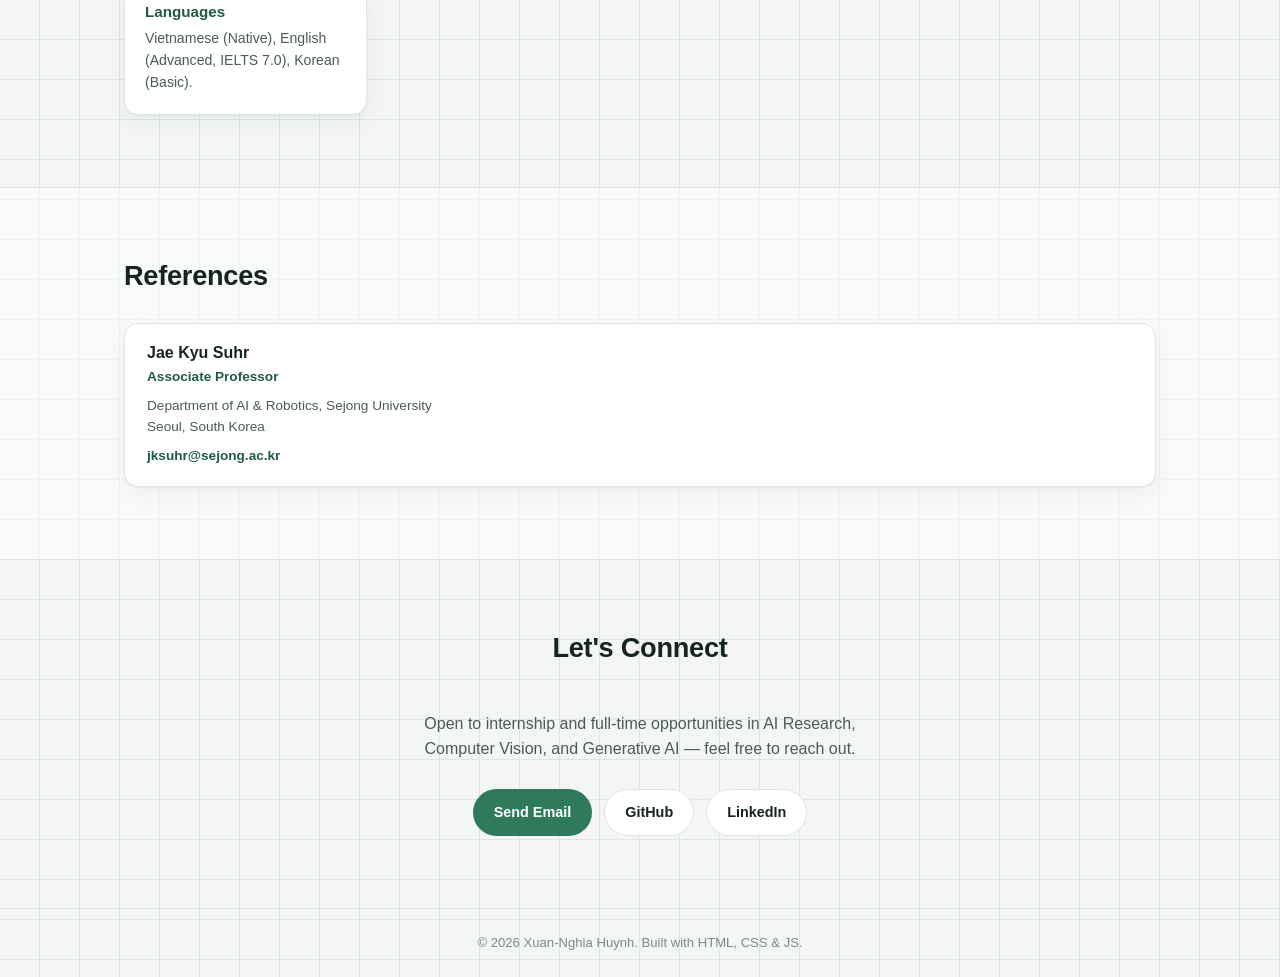
==== commit e7a66fb4: "local push" ====
--- a/index.html
+++ b/index.html
@@ -54,7 +54,7 @@
 
         <div class="hero-side">
           <div class="hero-photo">
-            <img src="assets/MyPhoto-avatar.jpg" alt="Portrait of Xuan-Nghia Huynh">
+            <img src="assets/MyPhoto.jpg" alt="Portrait of Xuan-Nghia Huynh">
           </div>
           <dl class="info-list">
             <div class="info-item">
--- a/styles.css
+++ b/styles.css
@@ -664,6 +664,10 @@
 }
 
 /* ---------- Docs modal ---------- */
+.docs-modal[hidden] {
+  display: none;
+}
+
 .docs-modal {
   position: fixed;
   inset: 0;
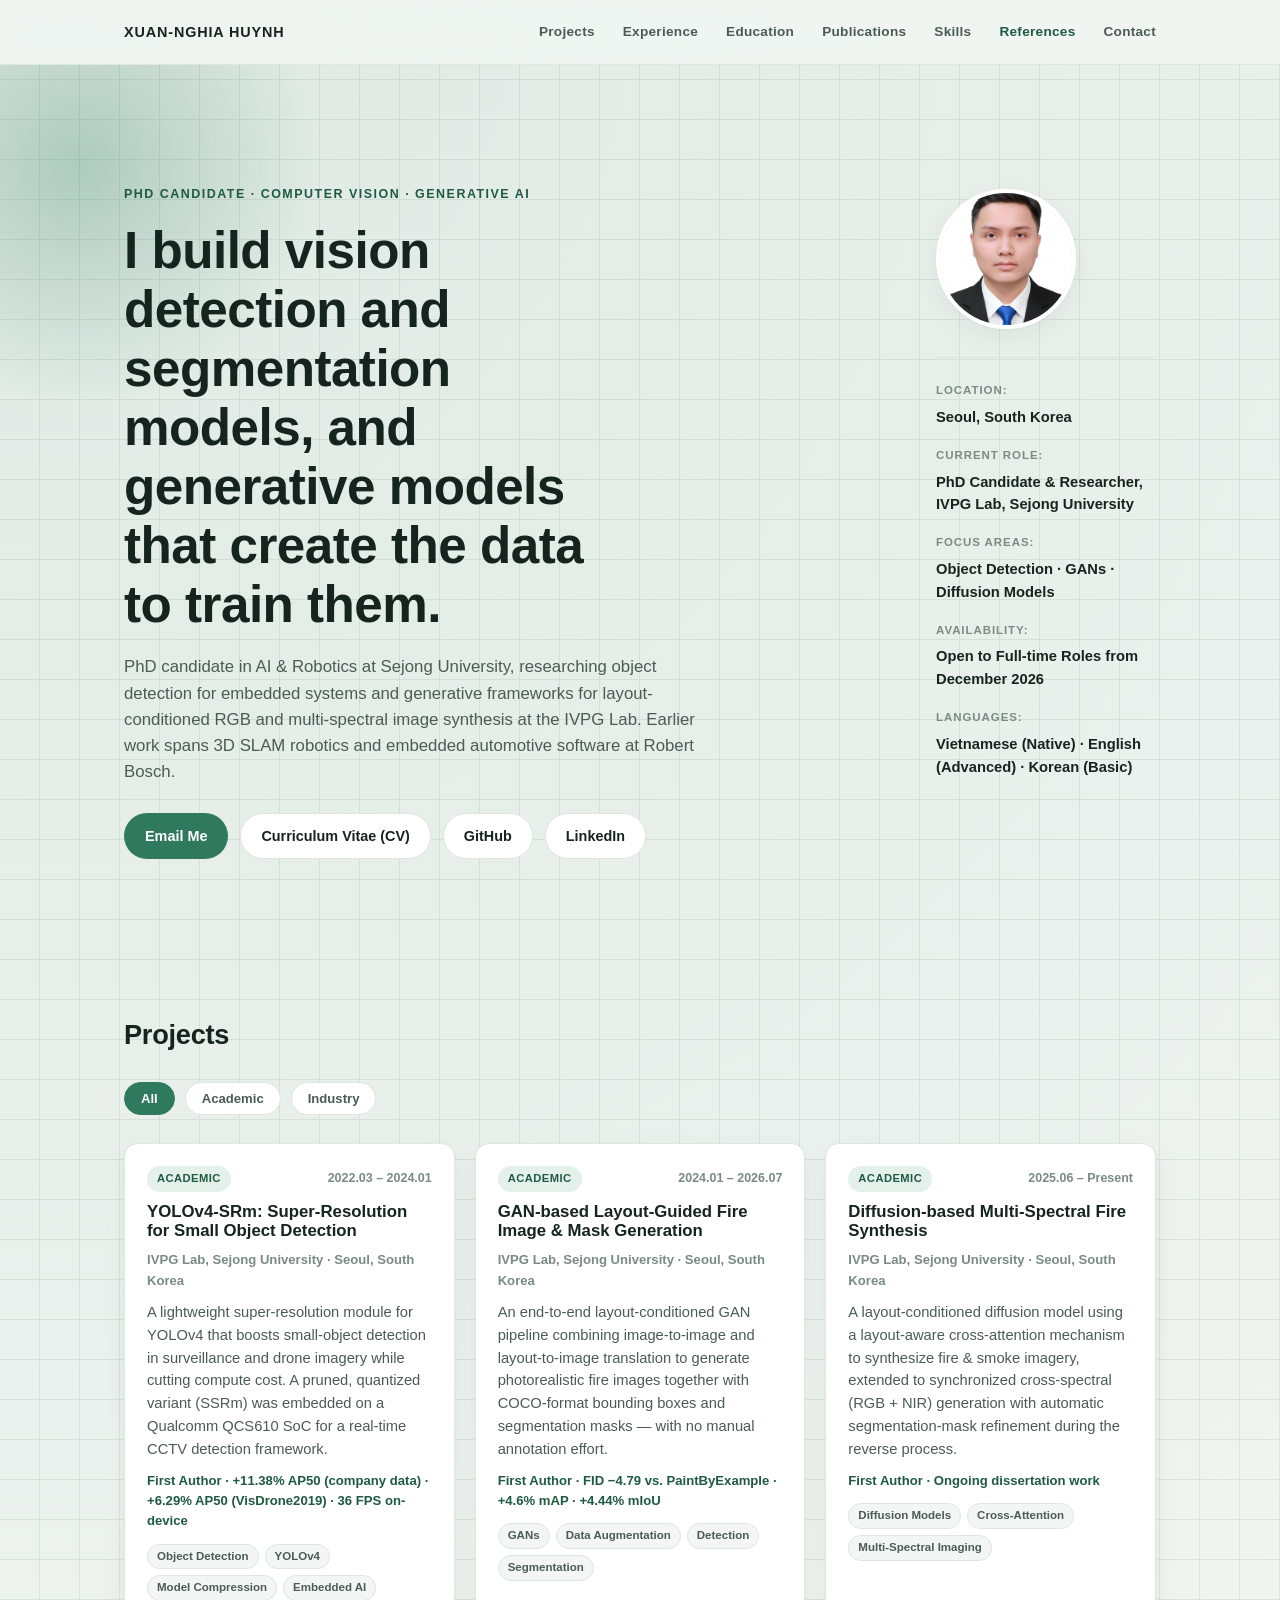
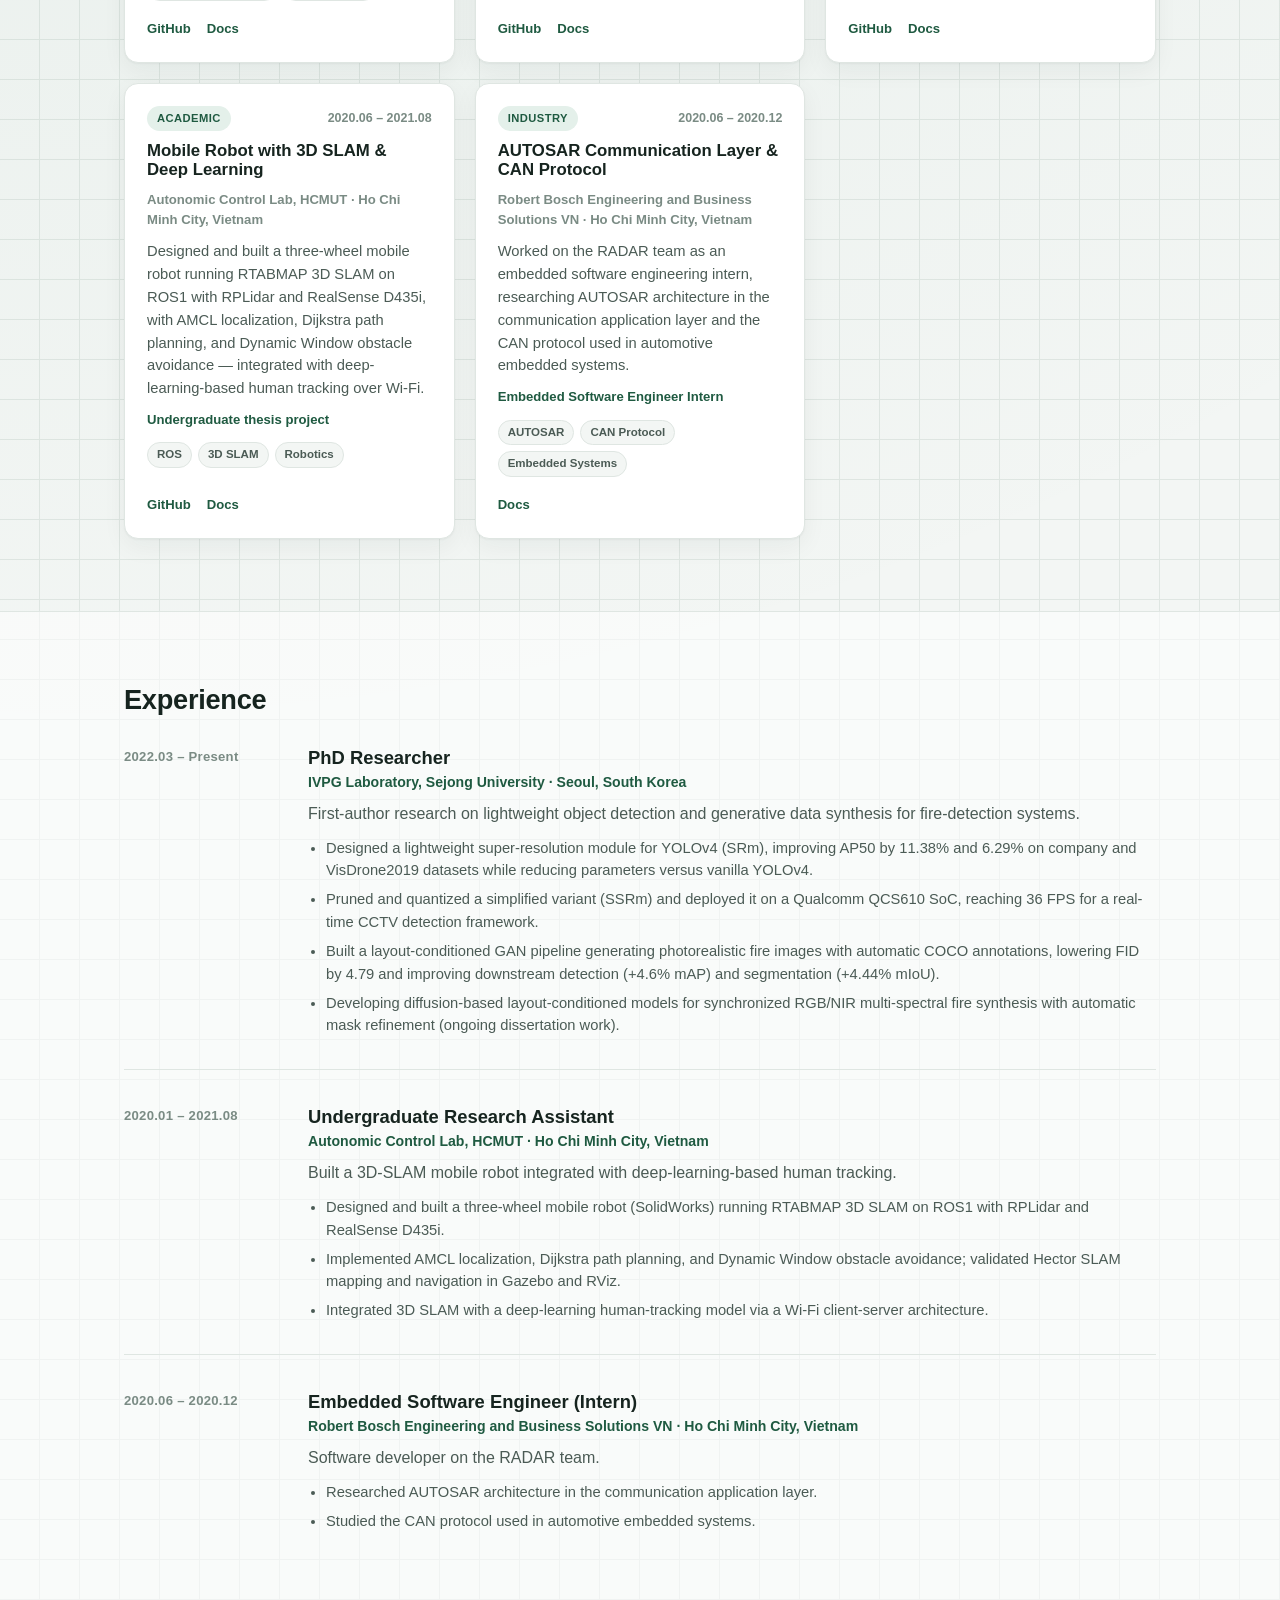
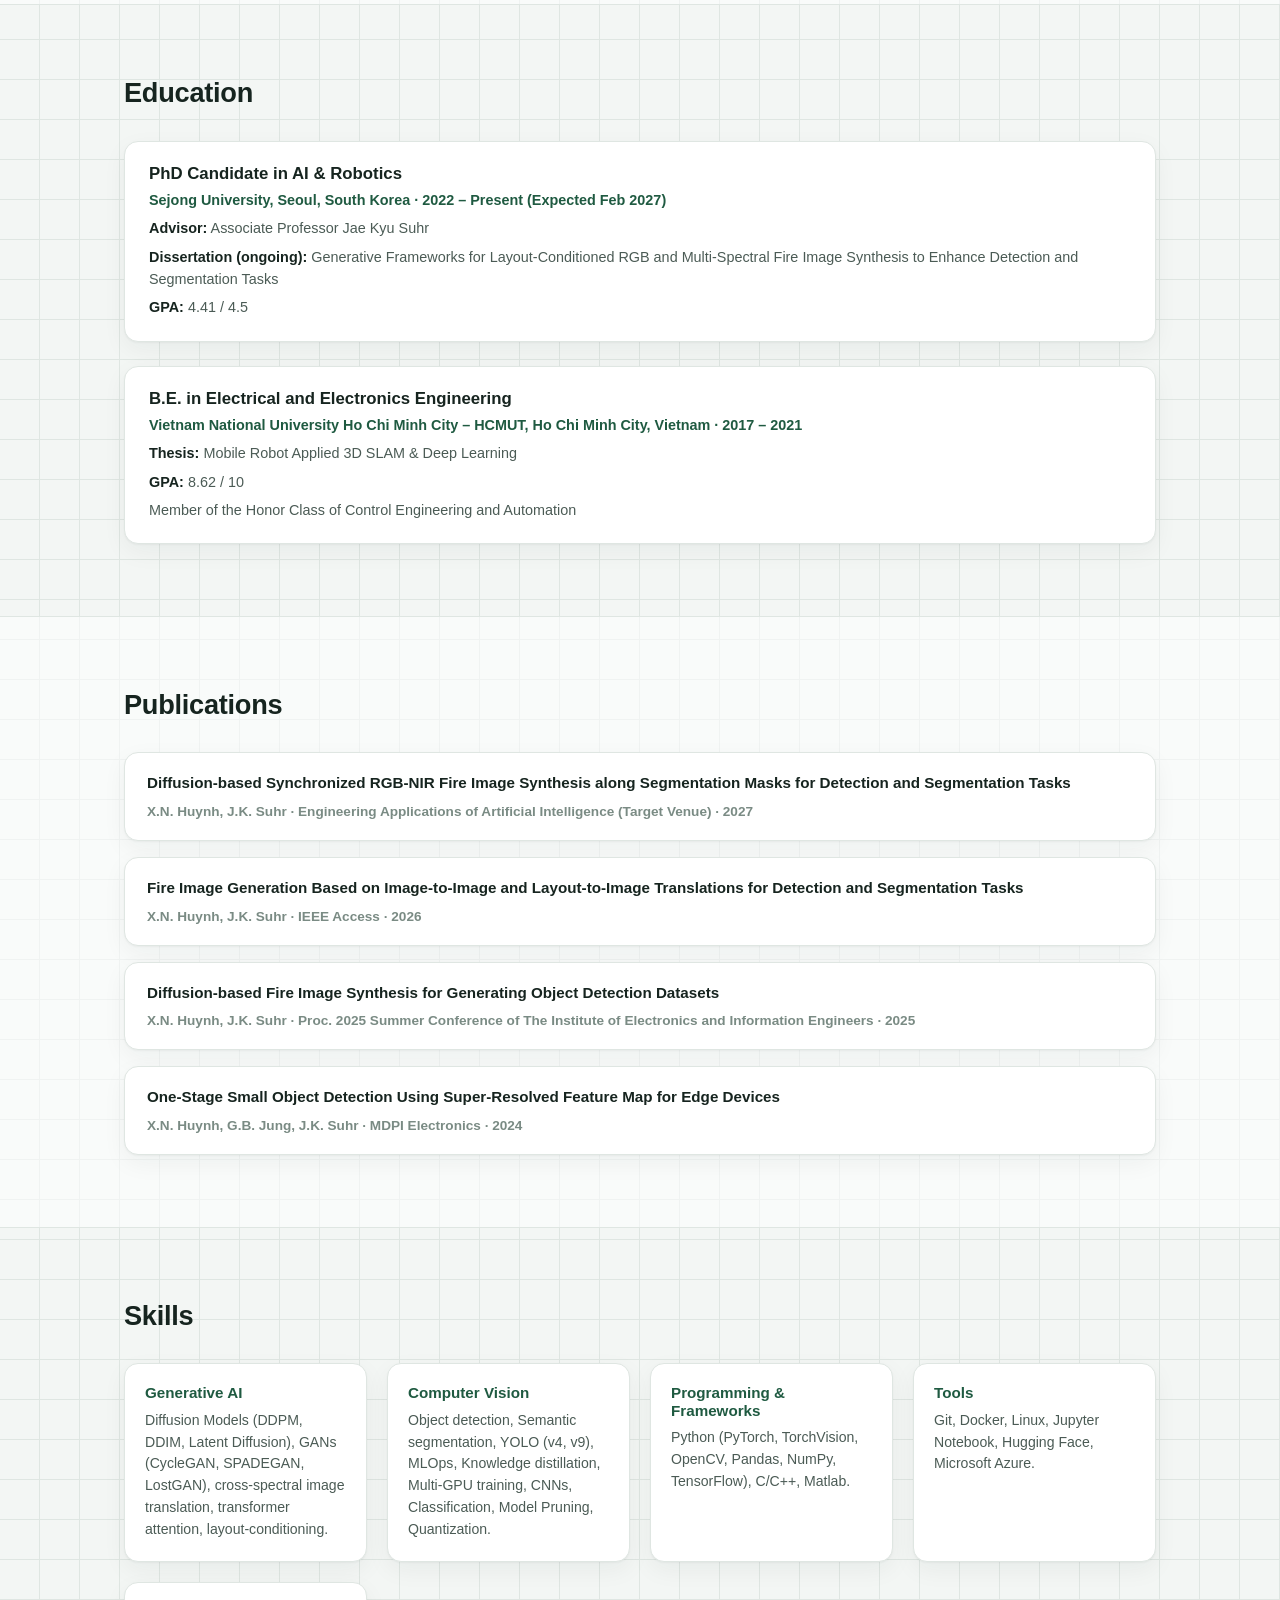
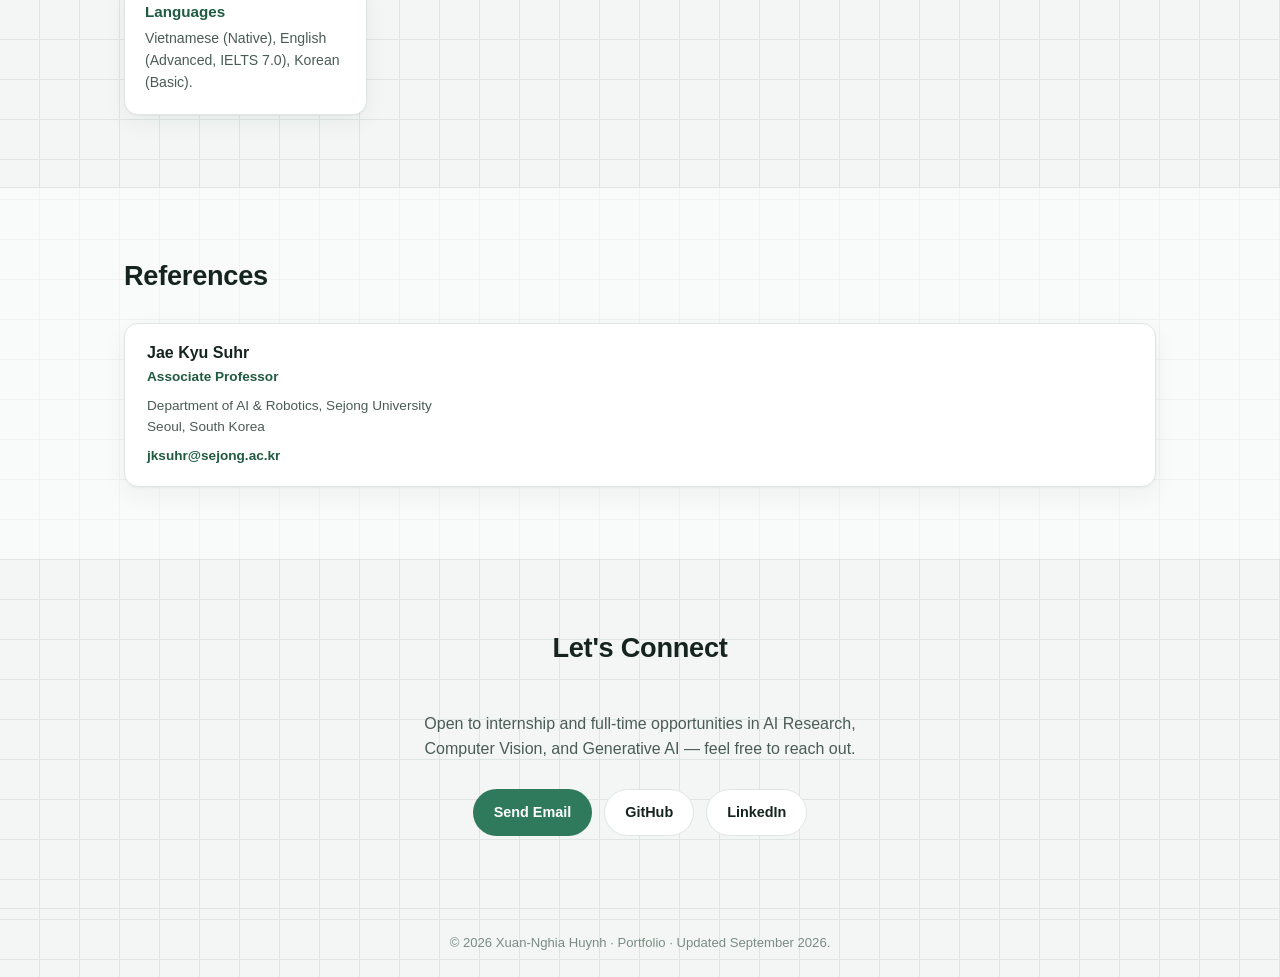
==== commit f55d9dcf: "local push" ====
--- a/index.html
+++ b/index.html
@@ -390,7 +390,7 @@
 
 <footer class="site-footer">
   <div class="wrap">
-    <p>&copy; <span id="year"></span> Xuan-Nghia Huynh. Built with HTML, CSS &amp; JS.</p>
+    <p>&copy; <span id="year"></span> Xuan-Nghia Huynh · Portfolio · Updated September 2026.</p>
   </div>
 </footer>
 
--- a/styles.css
+++ b/styles.css
@@ -650,6 +650,104 @@
 
 .doc-section p:last-child { margin-bottom: 0; }
 
+.doc-list {
+  margin: 0 0 12px;
+  padding-left: 20px;
+  color: var(--ink-soft);
+  display: flex;
+  flex-direction: column;
+  gap: 8px;
+}
+
+.doc-list:last-child { margin-bottom: 0; }
+
+.doc-list strong { color: var(--ink); }
+
+.doc-list code,
+.doc-section code {
+  background: var(--bg);
+  border: 1px solid var(--line);
+  border-radius: 4px;
+  padding: 1px 6px;
+  font-size: 0.85em;
+}
+
+.doc-figure {
+  margin: 0 0 20px;
+}
+
+.doc-figure img {
+  display: block;
+  width: 100%;
+  max-width: 700px;
+  border: 1px solid var(--line);
+  border-radius: var(--radius);
+  box-shadow: var(--shadow);
+}
+
+.doc-figure figcaption {
+  margin-top: 8px;
+  font-size: 0.85rem;
+  color: var(--muted);
+}
+
+.doc-table-wrap {
+  overflow-x: auto;
+  margin: 0 0 20px;
+  border: 1px solid var(--line);
+  border-radius: var(--radius);
+}
+
+.doc-table-wrap:last-child { margin-bottom: 0; }
+
+.doc-table {
+  width: 100%;
+  border-collapse: collapse;
+  font-size: 0.85rem;
+  white-space: nowrap;
+}
+
+.doc-table caption {
+  text-align: left;
+  font-size: 0.82rem;
+  font-weight: 700;
+  color: var(--ink);
+  background: var(--accent-soft);
+  padding: 10px 14px;
+}
+
+.doc-table th,
+.doc-table td {
+  padding: 8px 14px;
+  text-align: right;
+  border-bottom: 1px solid var(--line);
+}
+
+.doc-table th:first-child,
+.doc-table td:first-child {
+  text-align: left;
+  font-weight: 600;
+  color: var(--ink);
+}
+
+.doc-table th {
+  color: var(--muted);
+  font-weight: 700;
+  font-size: 0.78rem;
+  text-transform: uppercase;
+  letter-spacing: 0.03em;
+}
+
+.doc-table tbody tr:last-child td { border-bottom: 0; }
+
+.doc-table-highlight td {
+  background: var(--accent-soft);
+  font-weight: 700;
+  color: var(--accent-strong);
+}
+
+.doc-table-highlight td:first-child { color: var(--accent-strong); }
+
 /* ---------- Footer ---------- */
 .site-footer {
   border-top: 1px solid var(--line);
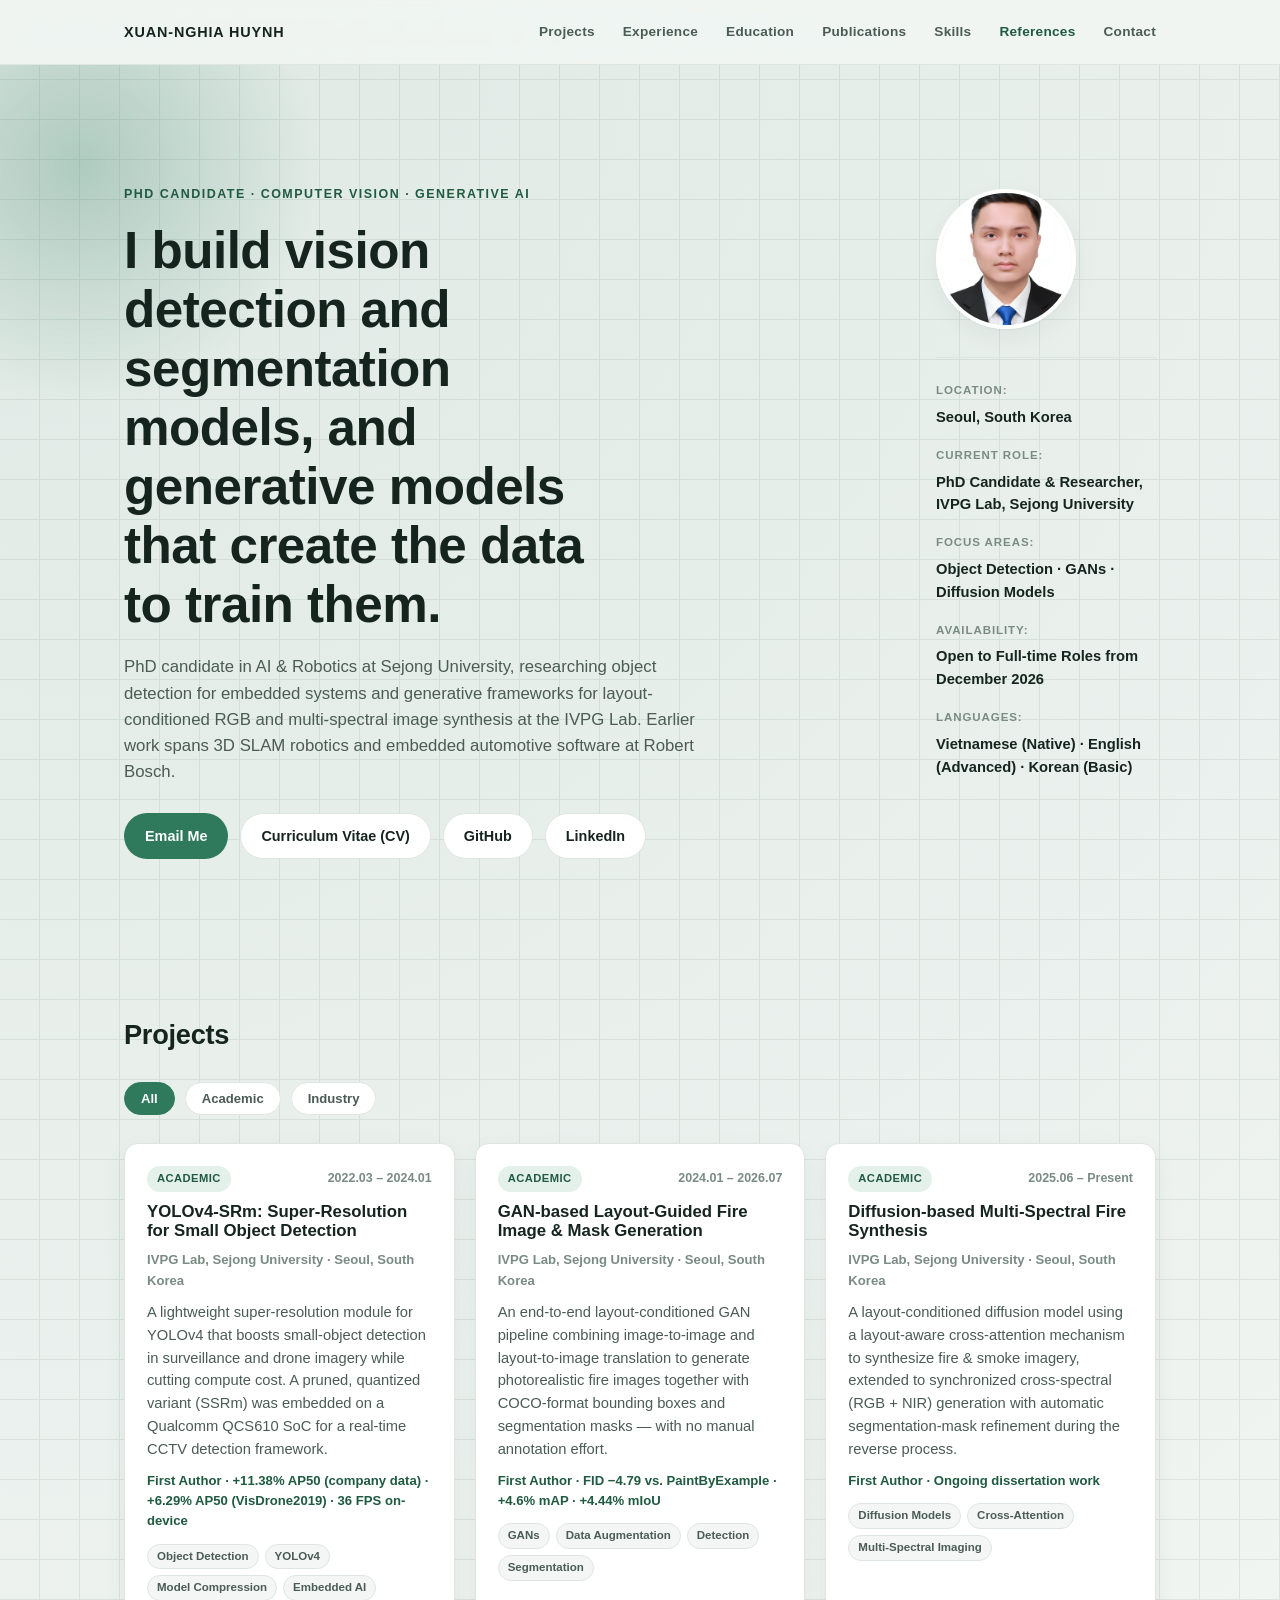
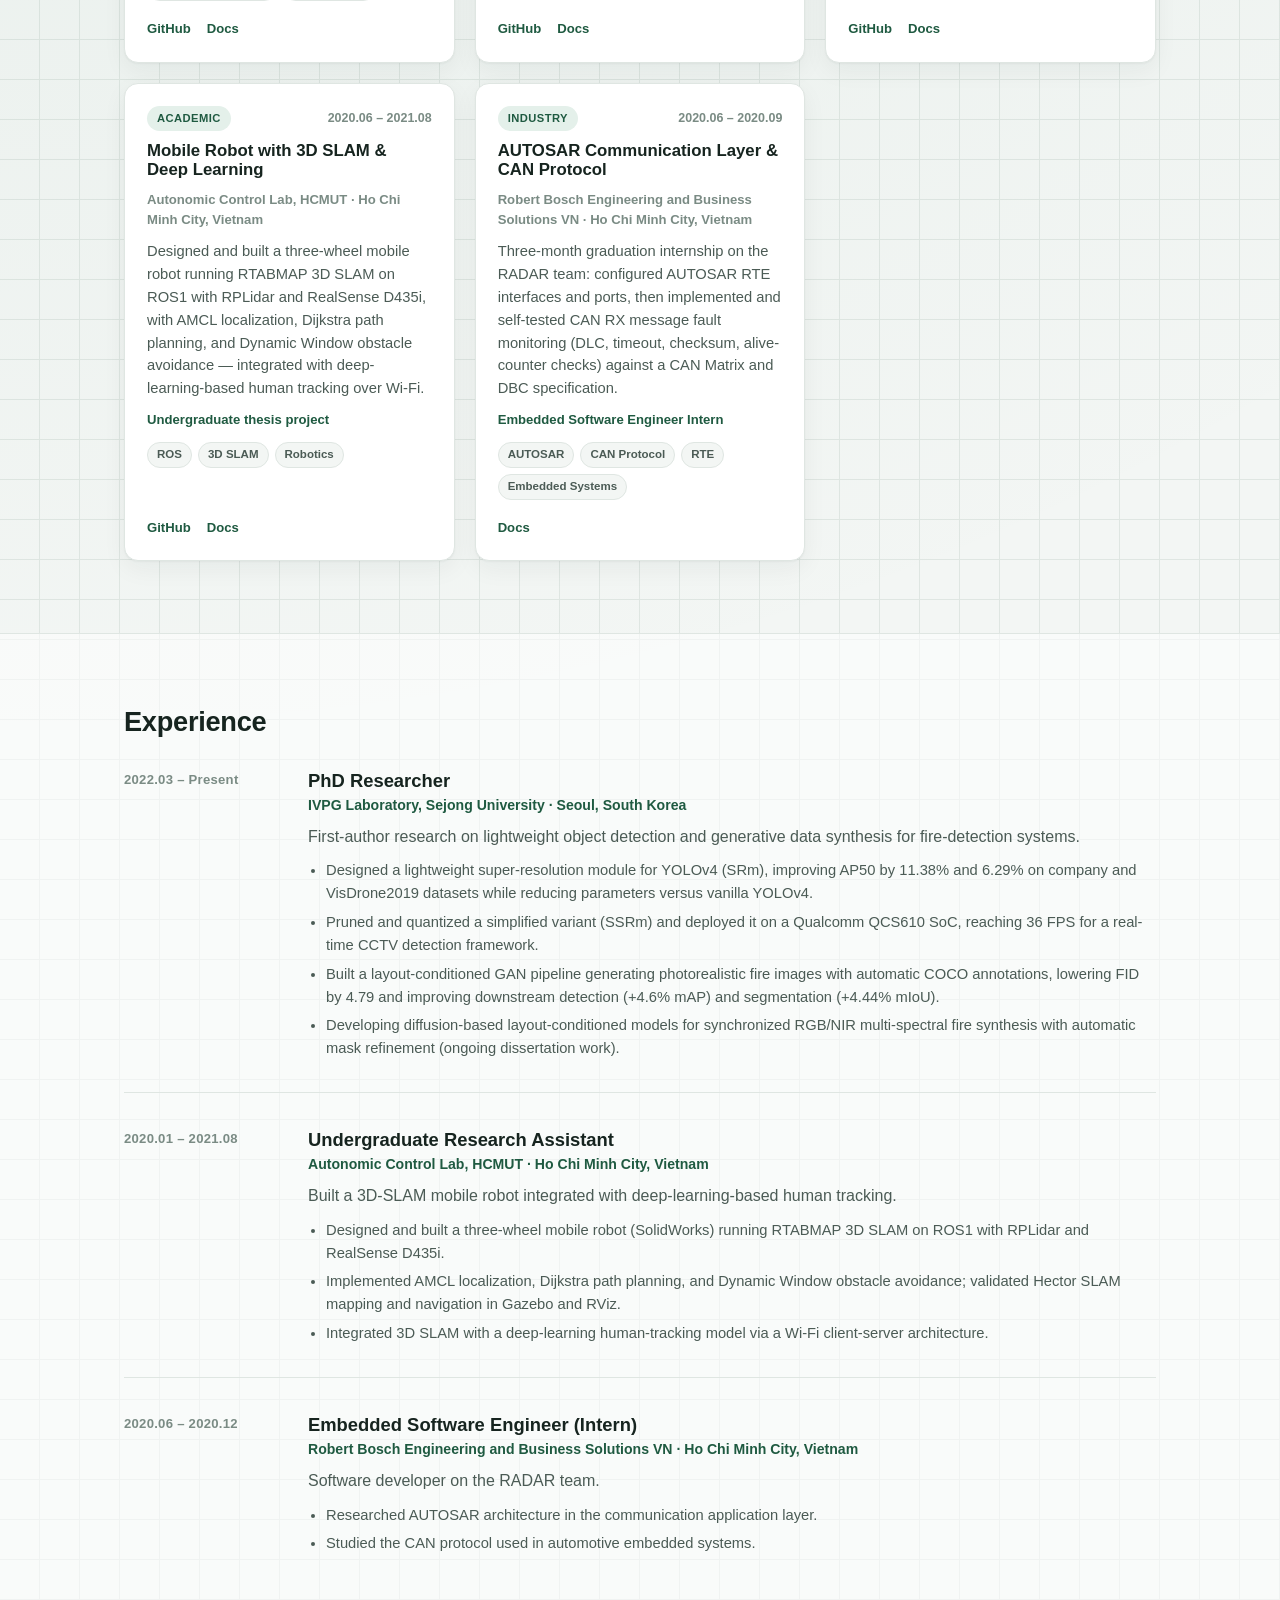
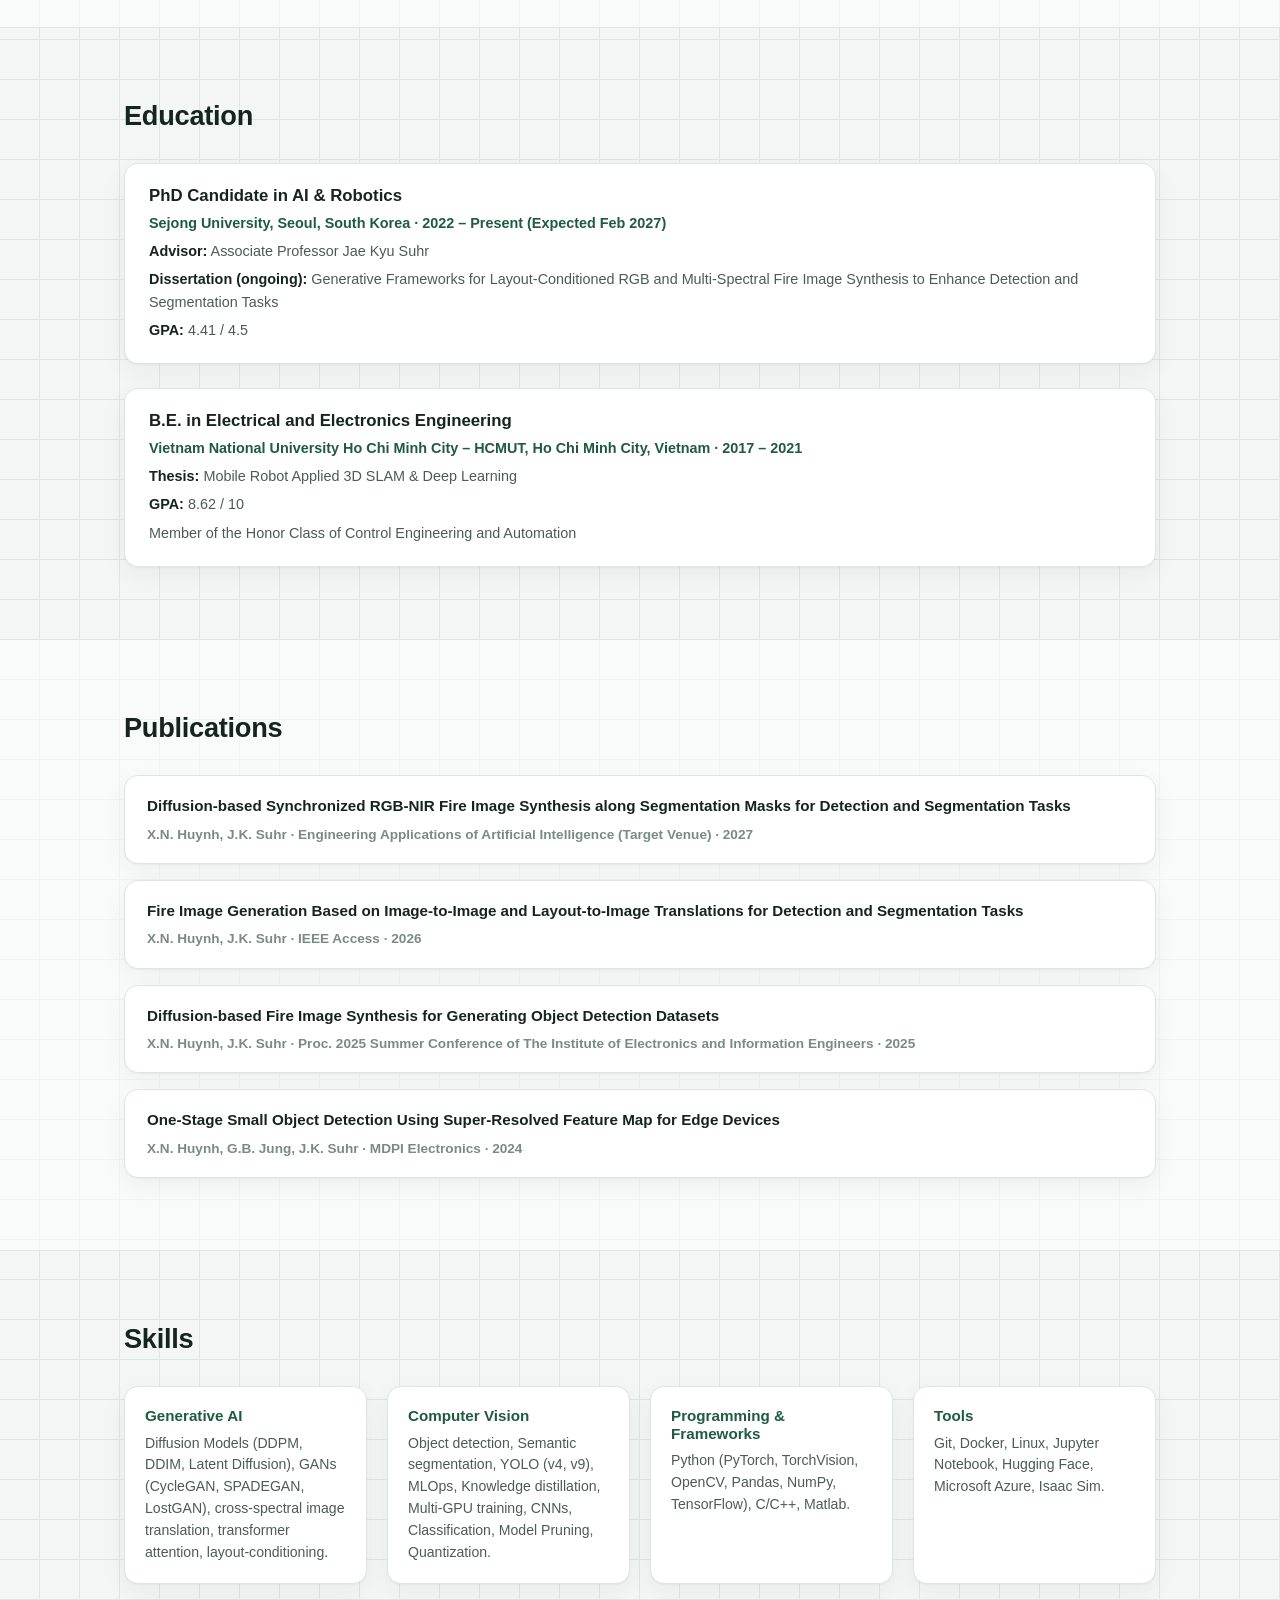
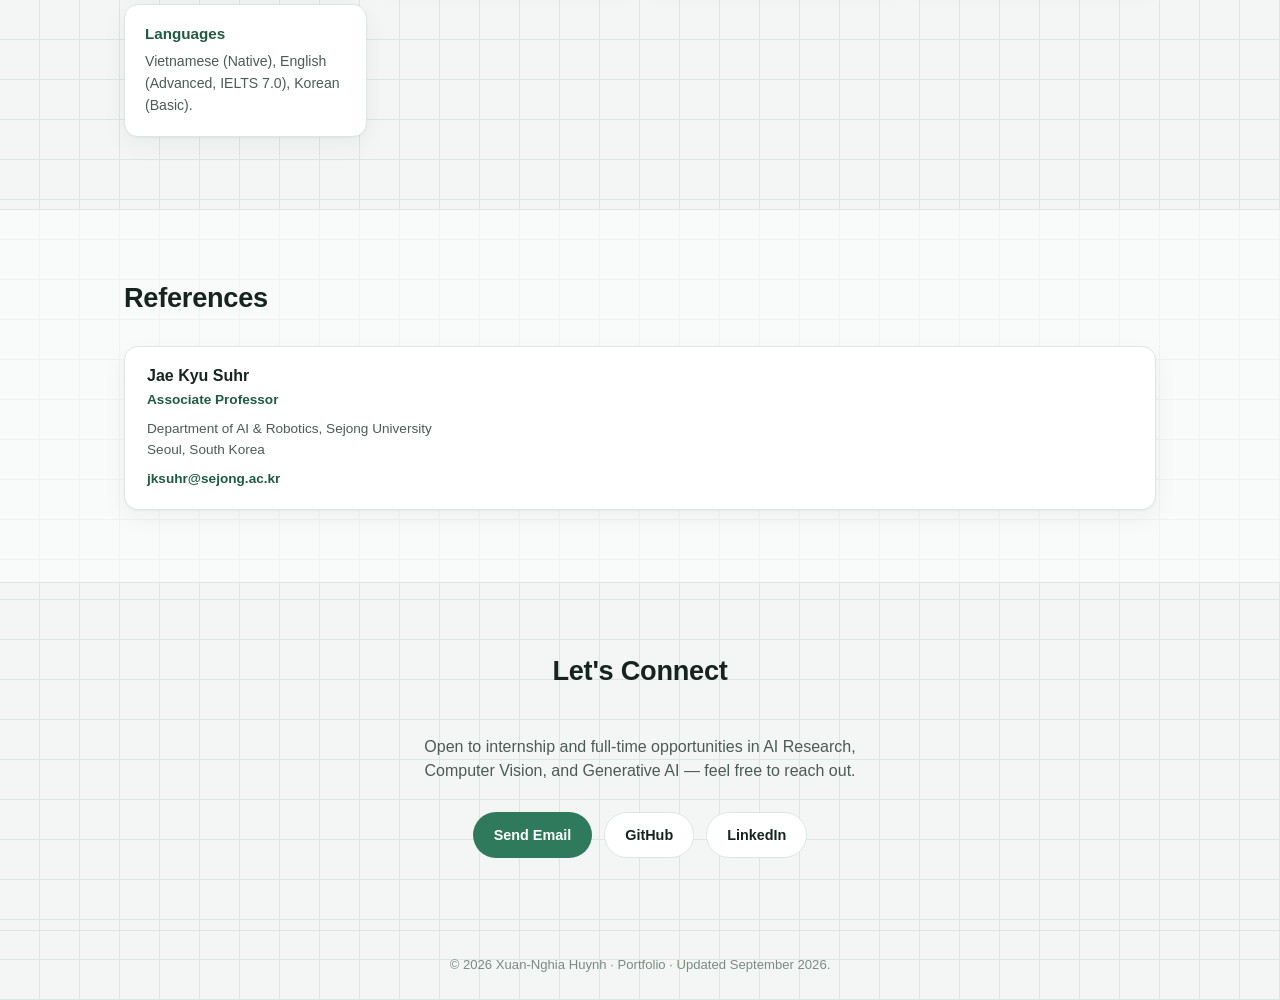
==== commit 4e5c265f: "Populate AUTOSAR/CAN docs page with real internship report content - Architecture: the actual assign" ====
--- a/index.html
+++ b/index.html
@@ -197,19 +197,20 @@
         <article class="project-card" data-category="industry">
           <div class="project-meta">
             <span class="tag-pill">Industry</span>
-            <span class="project-date">2020.06 &ndash; 2020.12</span>
+            <span class="project-date">2020.06 &ndash; 2020.09</span>
           </div>
           <h3>AUTOSAR Communication Layer &amp; CAN Protocol</h3>
           <p class="project-org">Robert Bosch Engineering and Business Solutions VN &middot; Ho Chi Minh City, Vietnam</p>
           <p class="project-desc">
-            Worked on the RADAR team as an embedded software engineering intern, researching AUTOSAR
-            architecture in the communication application layer and the CAN protocol used in
-            automotive embedded systems.
+            Three-month graduation internship on the RADAR team: configured AUTOSAR RTE interfaces
+            and ports, then implemented and self-tested CAN RX message fault monitoring (DLC,
+            timeout, checksum, alive-counter checks) against a CAN Matrix and DBC specification.
           </p>
           <p class="project-stat">Embedded Software Engineer Intern</p>
           <div class="tag-row">
             <span class="tag">AUTOSAR</span>
             <span class="tag">CAN Protocol</span>
+            <span class="tag">RTE</span>
             <span class="tag">Embedded Systems</span>
           </div>
           <div class="project-links">
@@ -346,7 +347,7 @@
         </div>
         <div class="skill-card">
           <h3>Tools</h3>
-          <p>Git, Docker, Linux, Jupyter Notebook, Hugging Face, Microsoft Azure.</p>
+          <p>Git, Docker, Linux, Jupyter Notebook, Hugging Face, Microsoft Azure, Isaac Sim.</p>
         </div>
         <div class="skill-card">
           <h3>Languages</h3>
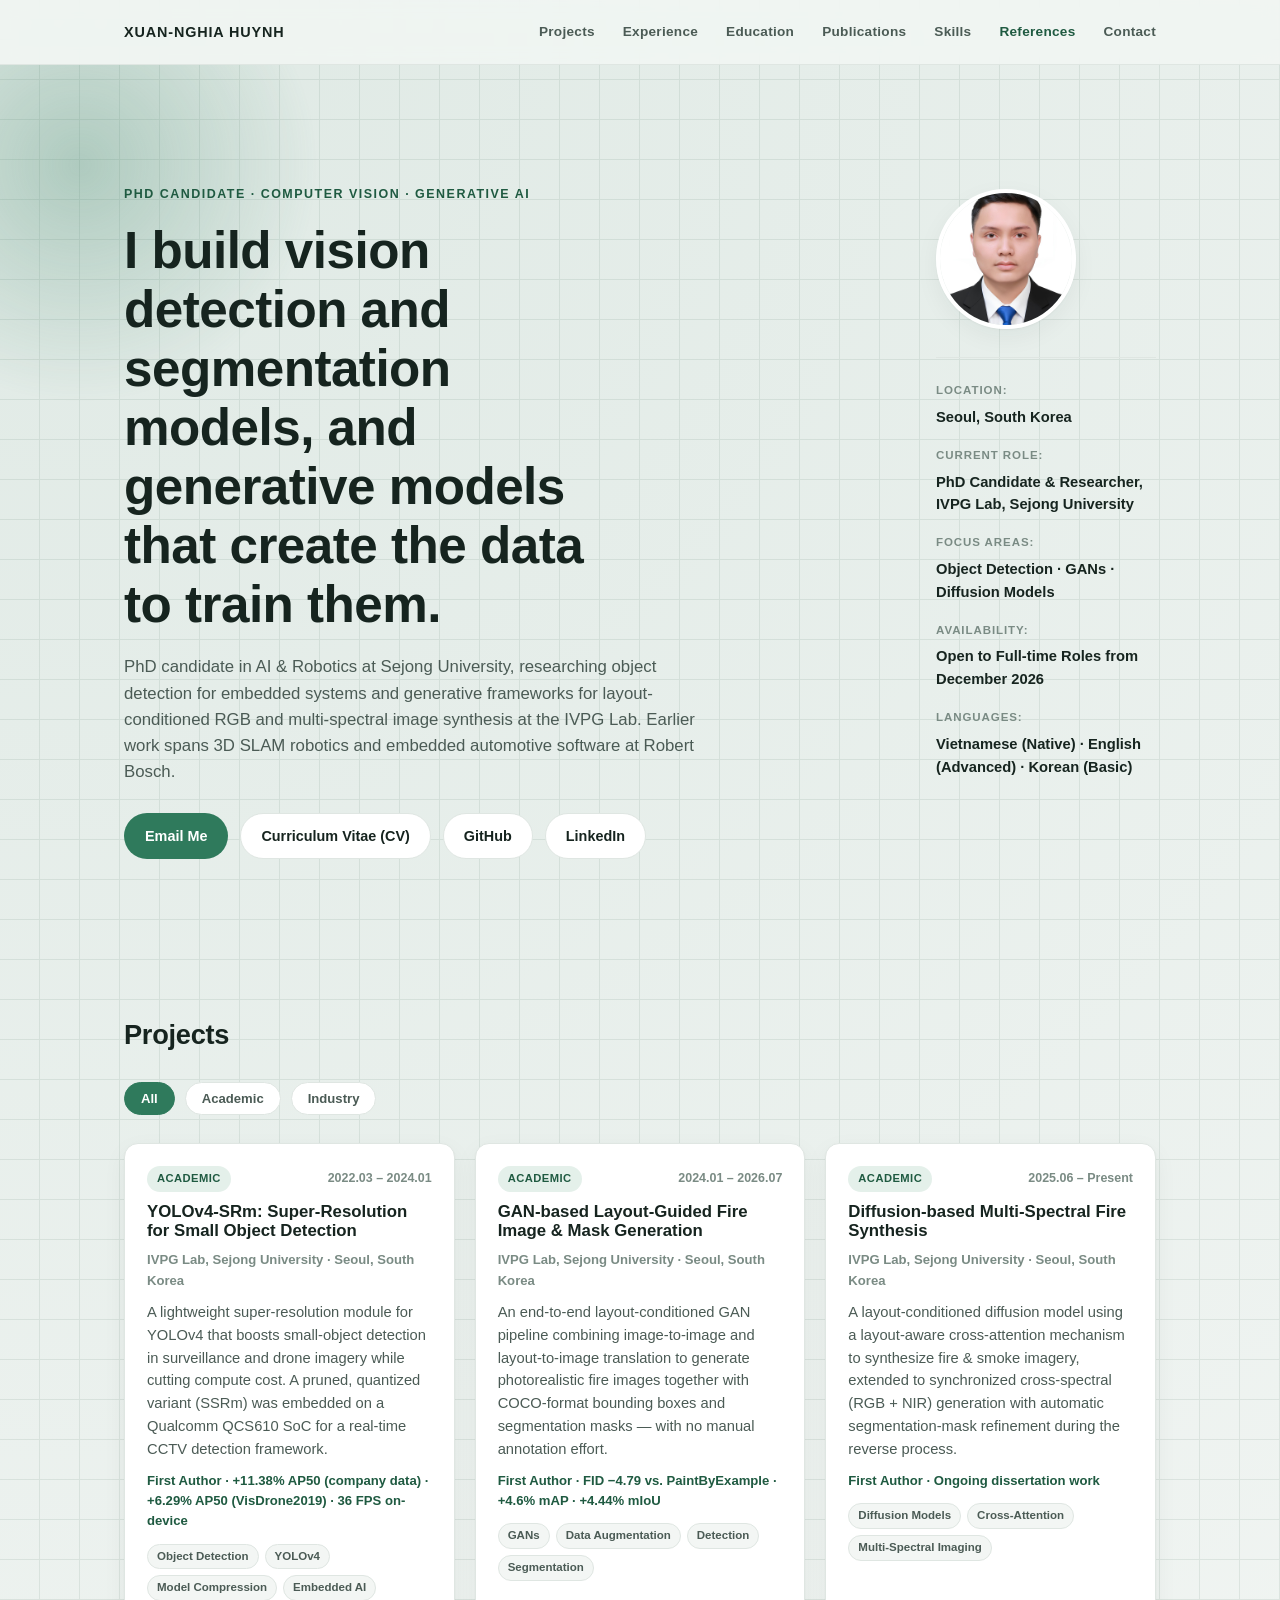
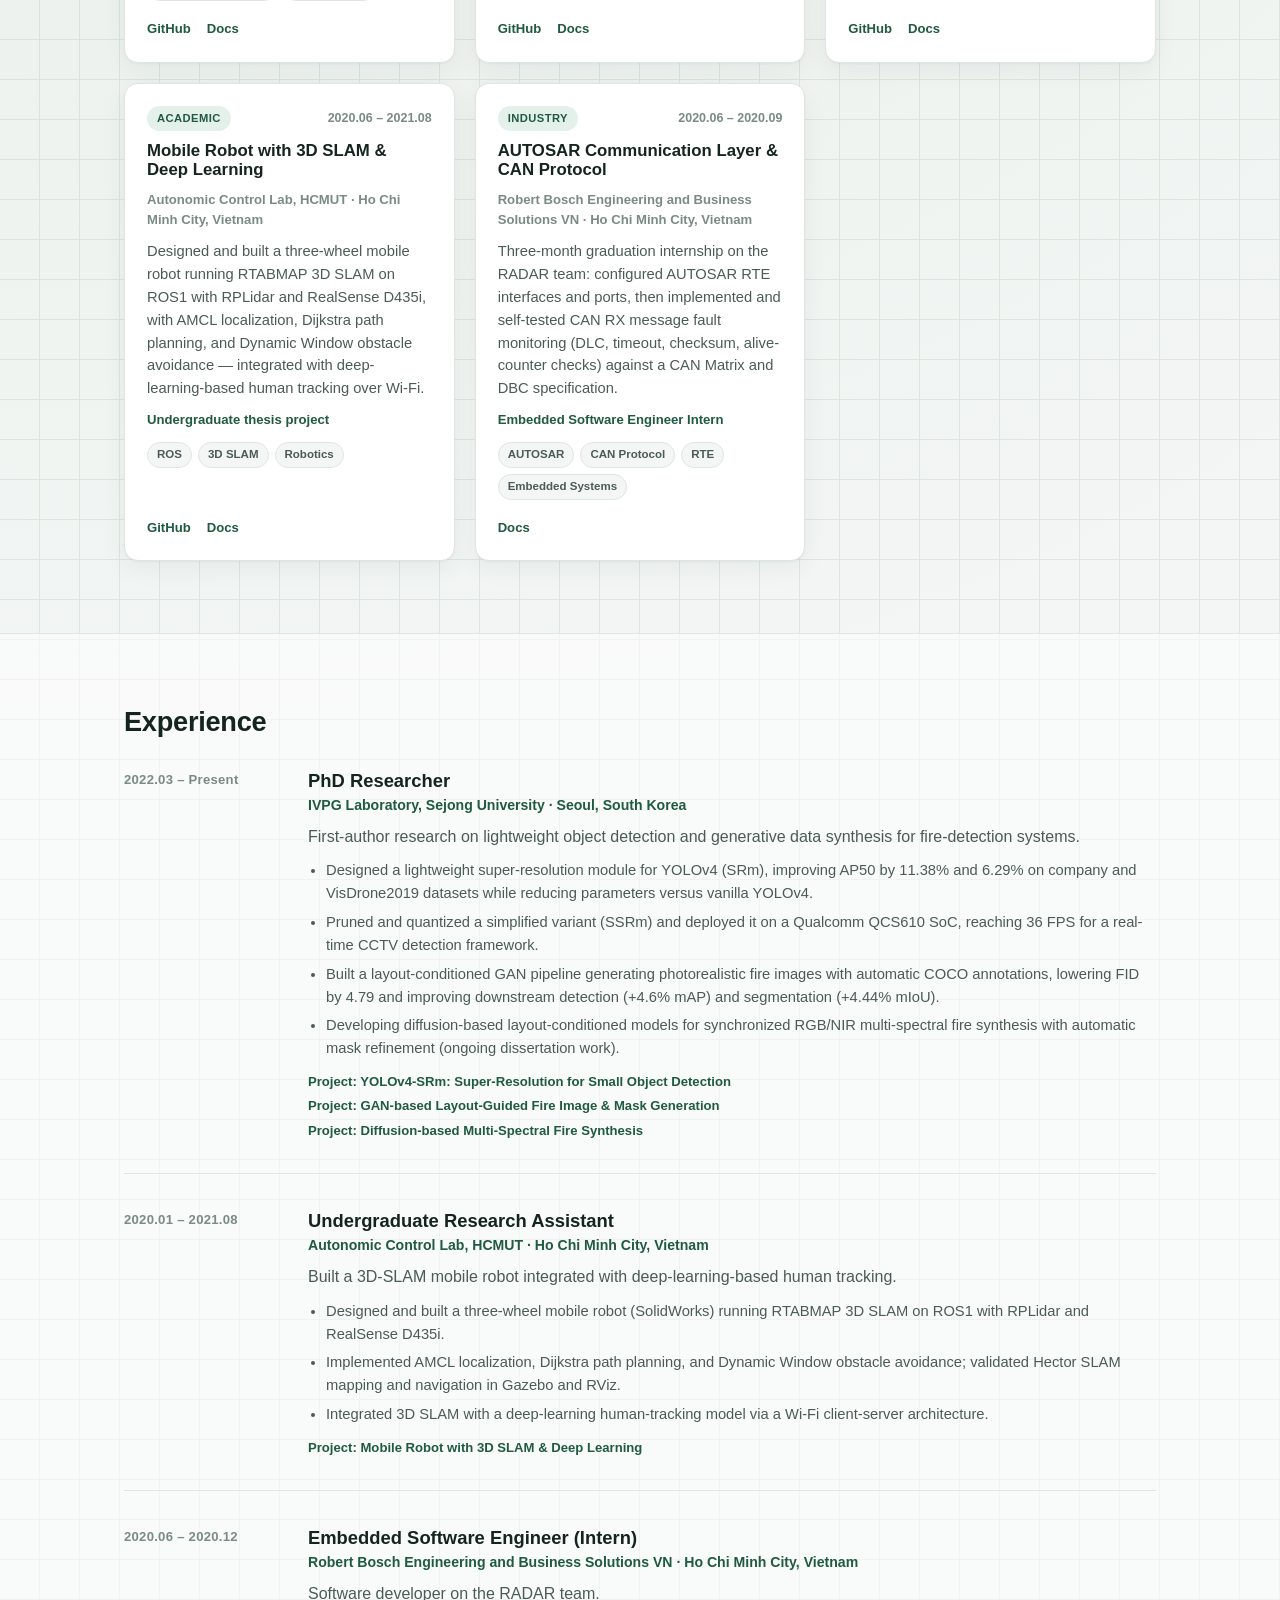
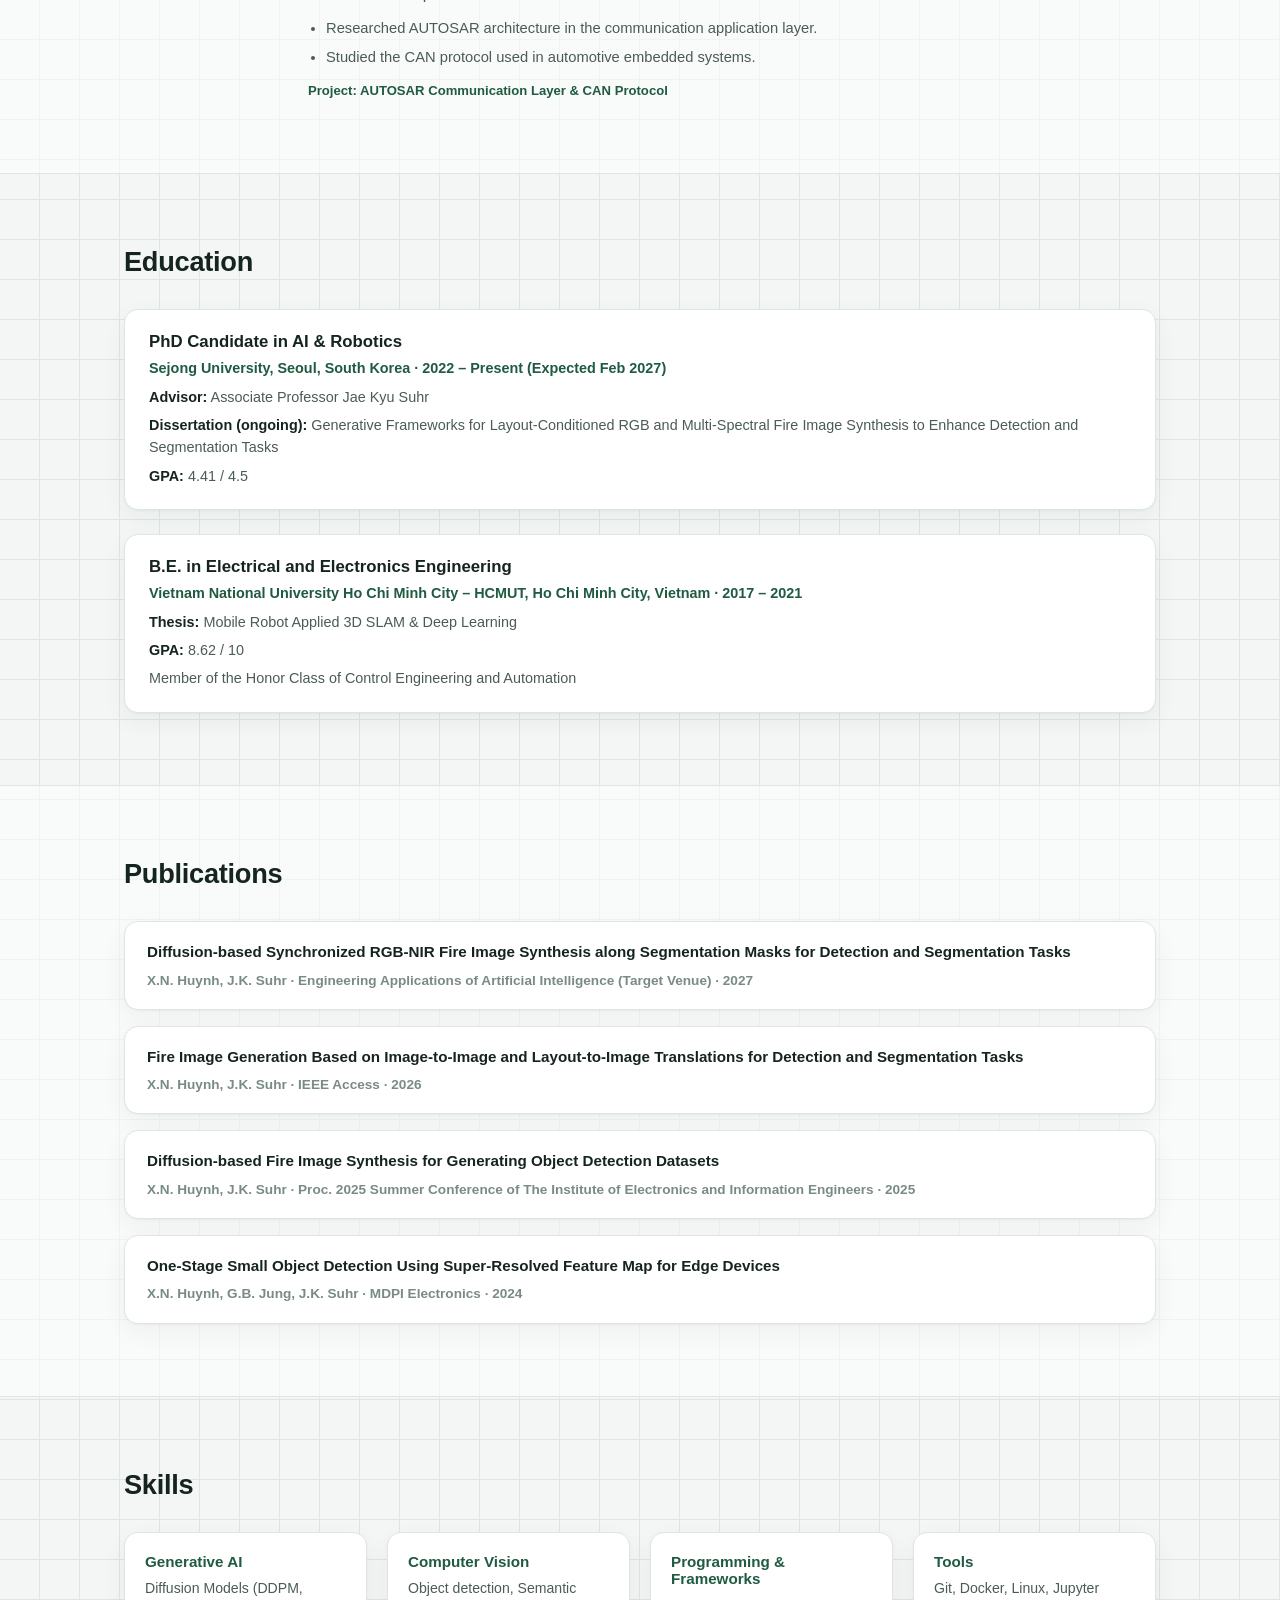
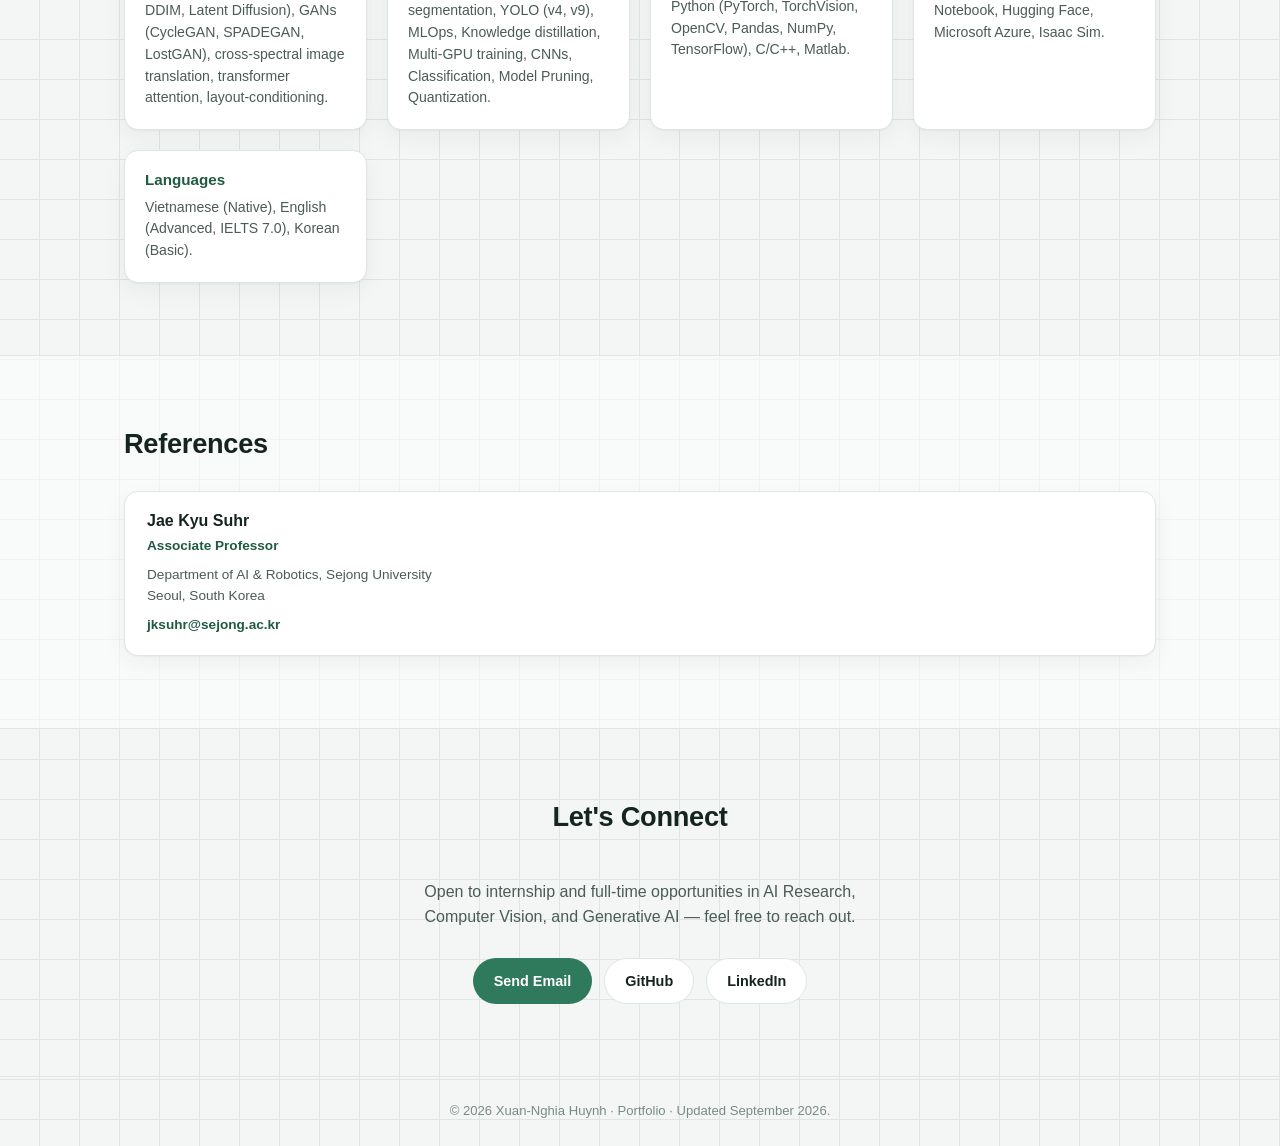
==== commit 8f6092c2: "Link Experience entries to their corresponding Projects Each timeline entry now has "Project: ..." l" ====
--- a/index.html
+++ b/index.html
@@ -96,7 +96,7 @@
 
       <div class="project-list" id="project-list">
 
-        <article class="project-card" data-category="academic">
+        <article class="project-card" id="project-yolov4-srm" data-category="academic">
           <div class="project-meta">
             <span class="tag-pill">Academic</span>
             <span class="project-date">2022.03 &ndash; 2024.01</span>
@@ -121,7 +121,7 @@
           </div>
         </article>
 
-        <article class="project-card" data-category="academic">
+        <article class="project-card" id="project-gan-fire" data-category="academic">
           <div class="project-meta">
             <span class="tag-pill">Academic</span>
             <span class="project-date">2024.01 &ndash; 2026.07</span>
@@ -146,7 +146,7 @@
           </div>
         </article>
 
-        <article class="project-card" data-category="academic">
+        <article class="project-card" id="project-diffusion-fire" data-category="academic">
           <div class="project-meta">
             <span class="tag-pill">Academic</span>
             <span class="project-date">2025.06 &ndash; Present</span>
@@ -170,7 +170,7 @@
           </div>
         </article>
 
-        <article class="project-card" data-category="academic">
+        <article class="project-card" id="project-slam-robot" data-category="academic">
           <div class="project-meta">
             <span class="tag-pill">Academic</span>
             <span class="project-date">2020.06 &ndash; 2021.08</span>
@@ -194,7 +194,7 @@
           </div>
           </article>
 
-        <article class="project-card" data-category="industry">
+        <article class="project-card" id="project-autosar-can" data-category="industry">
           <div class="project-meta">
             <span class="tag-pill">Industry</span>
             <span class="project-date">2020.06 &ndash; 2020.09</span>
@@ -240,6 +240,11 @@
               <li>Built a layout-conditioned GAN pipeline generating photorealistic fire images with automatic COCO annotations, lowering FID by 4.79 and improving downstream detection (+4.6% mAP) and segmentation (+4.44% mIoU).</li>
               <li>Developing diffusion-based layout-conditioned models for synchronized RGB/NIR multi-spectral fire synthesis with automatic mask refinement (ongoing dissertation work).</li>
             </ul>
+            <div class="timeline-projects">
+              <a href="#project-yolov4-srm">Project: YOLOv4-SRm: Super-Resolution for Small Object Detection</a>
+              <a href="#project-gan-fire">Project: GAN-based Layout-Guided Fire Image &amp; Mask Generation</a>
+              <a href="#project-diffusion-fire">Project: Diffusion-based Multi-Spectral Fire Synthesis</a>
+            </div>
           </div>
         </div>
 
@@ -254,6 +259,9 @@
               <li>Implemented AMCL localization, Dijkstra path planning, and Dynamic Window obstacle avoidance; validated Hector SLAM mapping and navigation in Gazebo and RViz.</li>
               <li>Integrated 3D SLAM with a deep-learning human-tracking model via a Wi-Fi client-server architecture.</li>
             </ul>
+            <div class="timeline-projects">
+              <a href="#project-slam-robot">Project: Mobile Robot with 3D SLAM &amp; Deep Learning</a>
+            </div>
           </div>
         </div>
 
@@ -267,6 +275,9 @@
               <li>Researched AUTOSAR architecture in the communication application layer.</li>
               <li>Studied the CAN protocol used in automotive embedded systems.</li>
             </ul>
+            <div class="timeline-projects">
+              <a href="#project-autosar-can">Project: AUTOSAR Communication Layer &amp; CAN Protocol</a>
+            </div>
           </div>
         </div>
       </div>
--- a/styles.css
+++ b/styles.css
@@ -297,6 +297,7 @@
   display: flex;
   flex-direction: column;
   gap: 10px;
+  scroll-margin-top: 84px;
 }
 
 .project-meta {
@@ -432,6 +433,24 @@
   display: flex;
   flex-direction: column;
   gap: 6px;
+}
+
+.timeline-projects {
+  margin-top: 12px;
+  display: flex;
+  flex-direction: column;
+  gap: 4px;
+}
+
+.timeline-projects a {
+  font-size: 0.82rem;
+  font-weight: 700;
+  color: var(--accent-strong);
+  width: fit-content;
+}
+
+.timeline-projects a:hover {
+  text-decoration: underline;
 }
 
 /* ---------- Education ---------- */
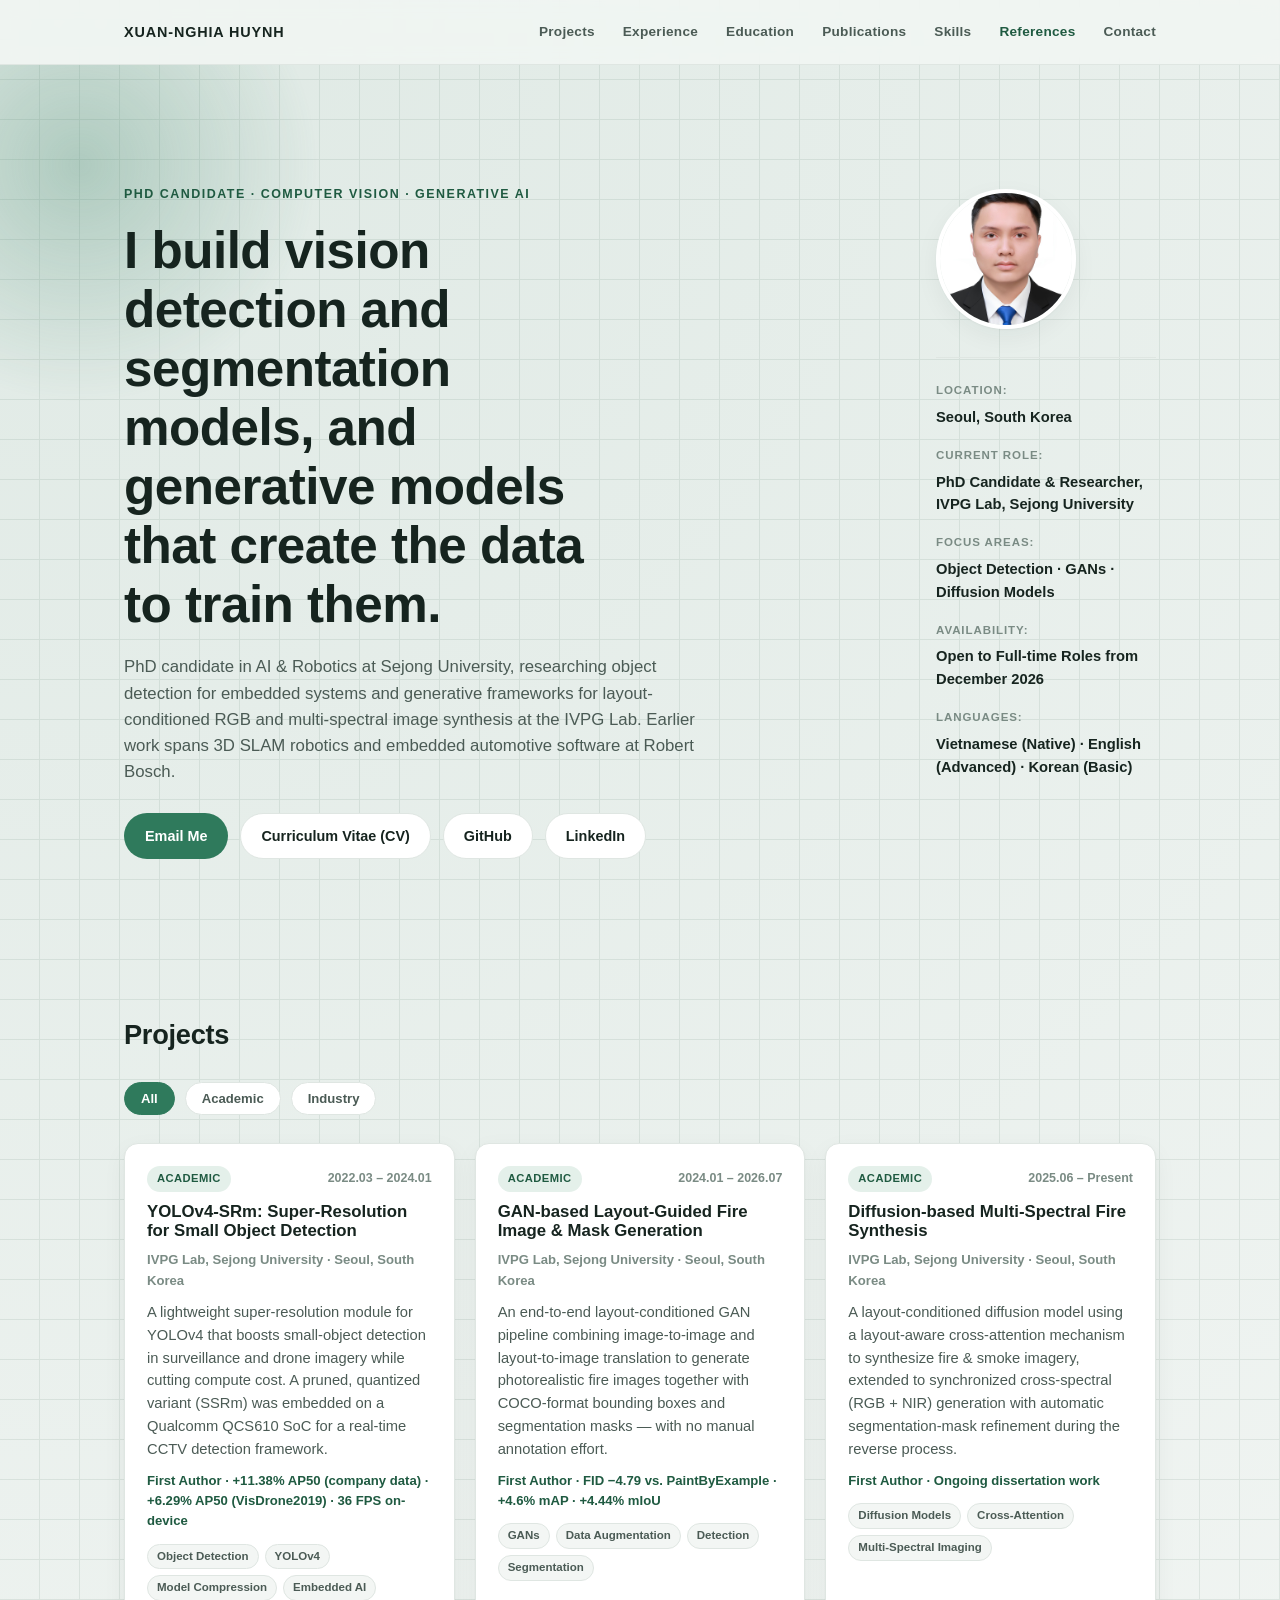
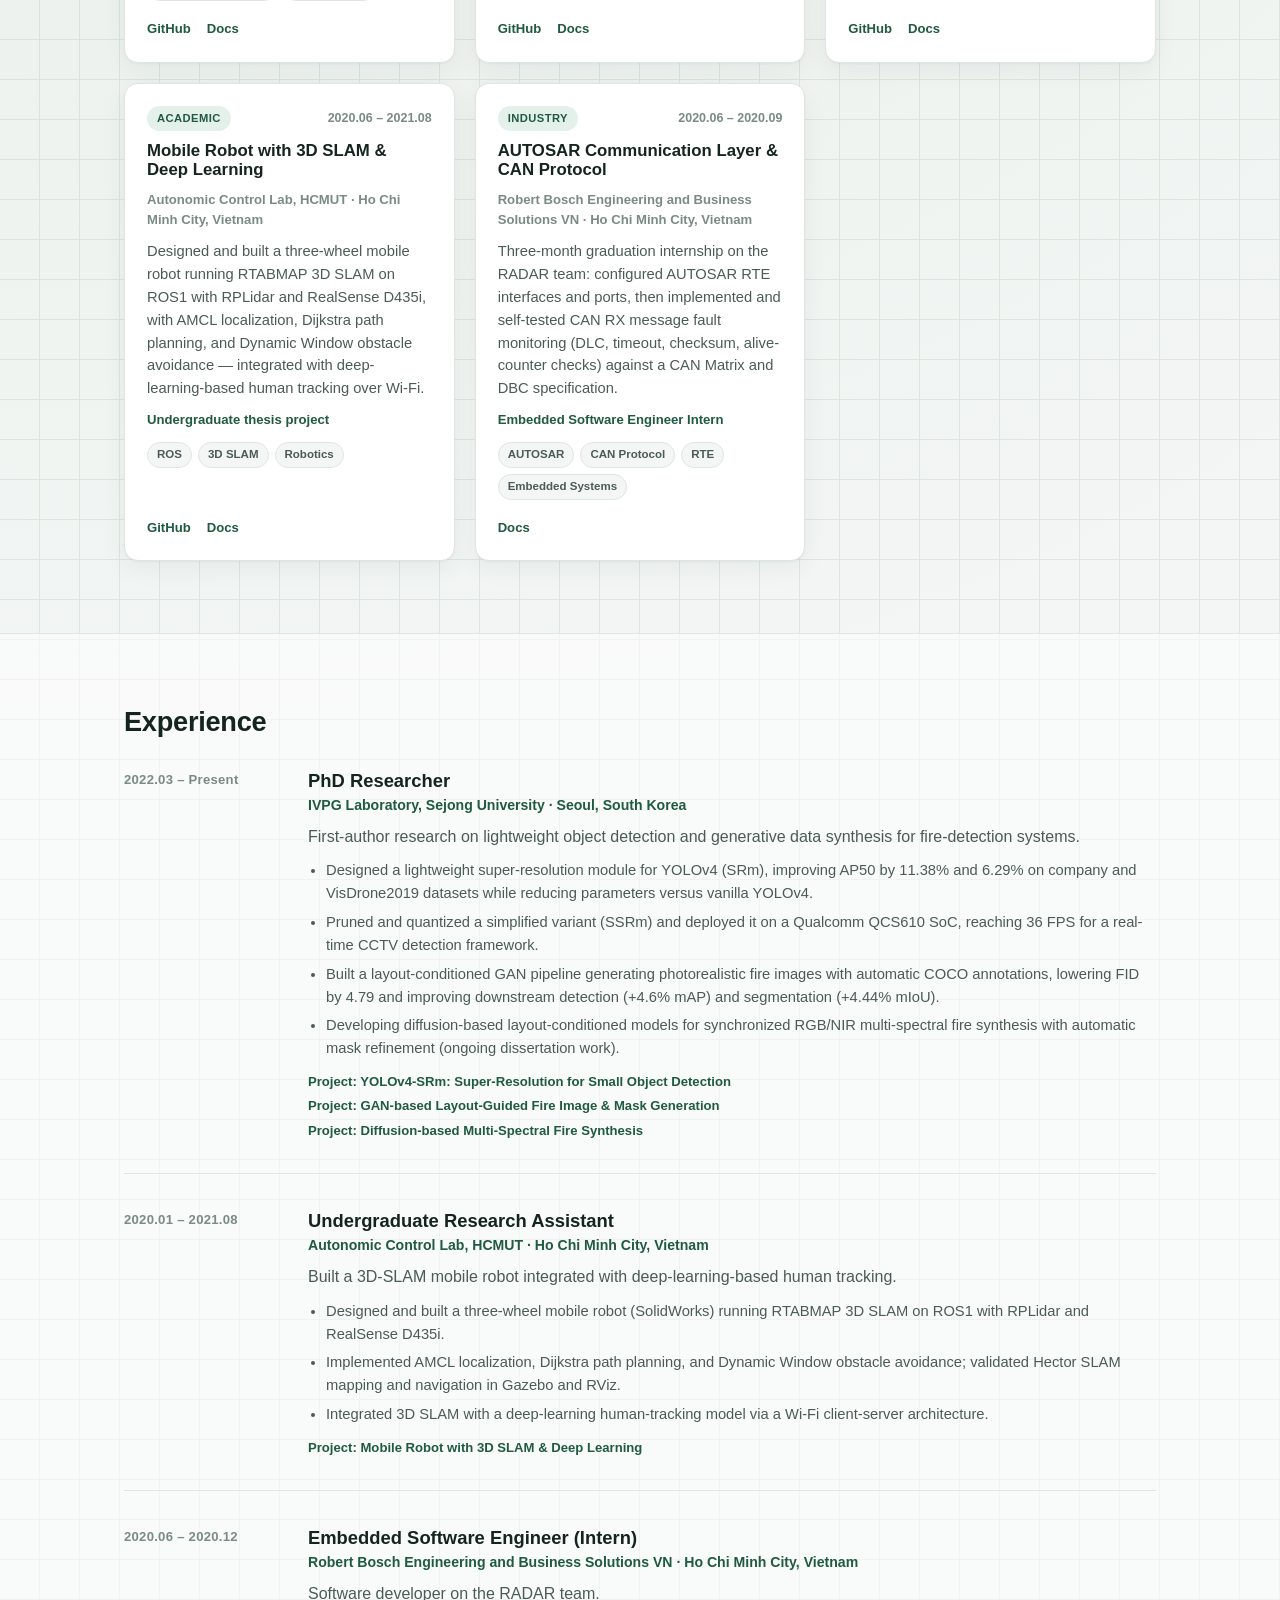
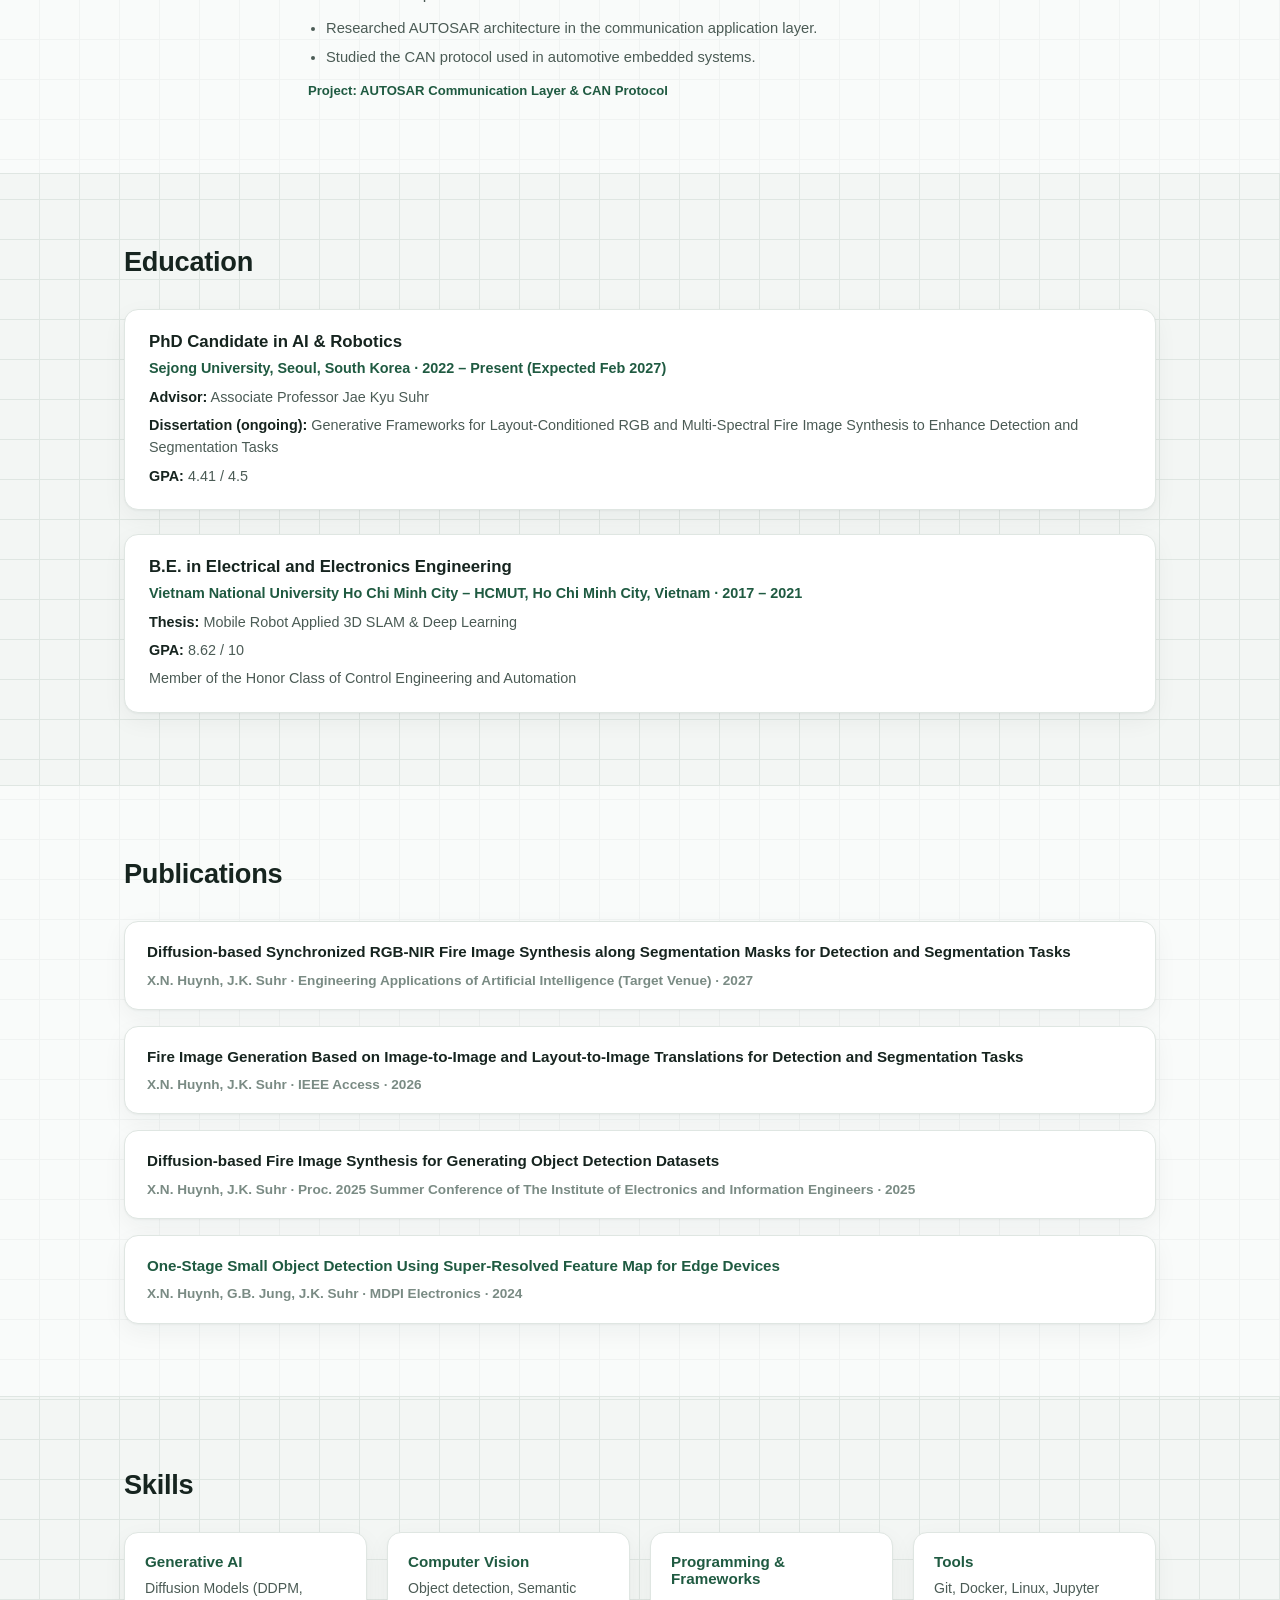
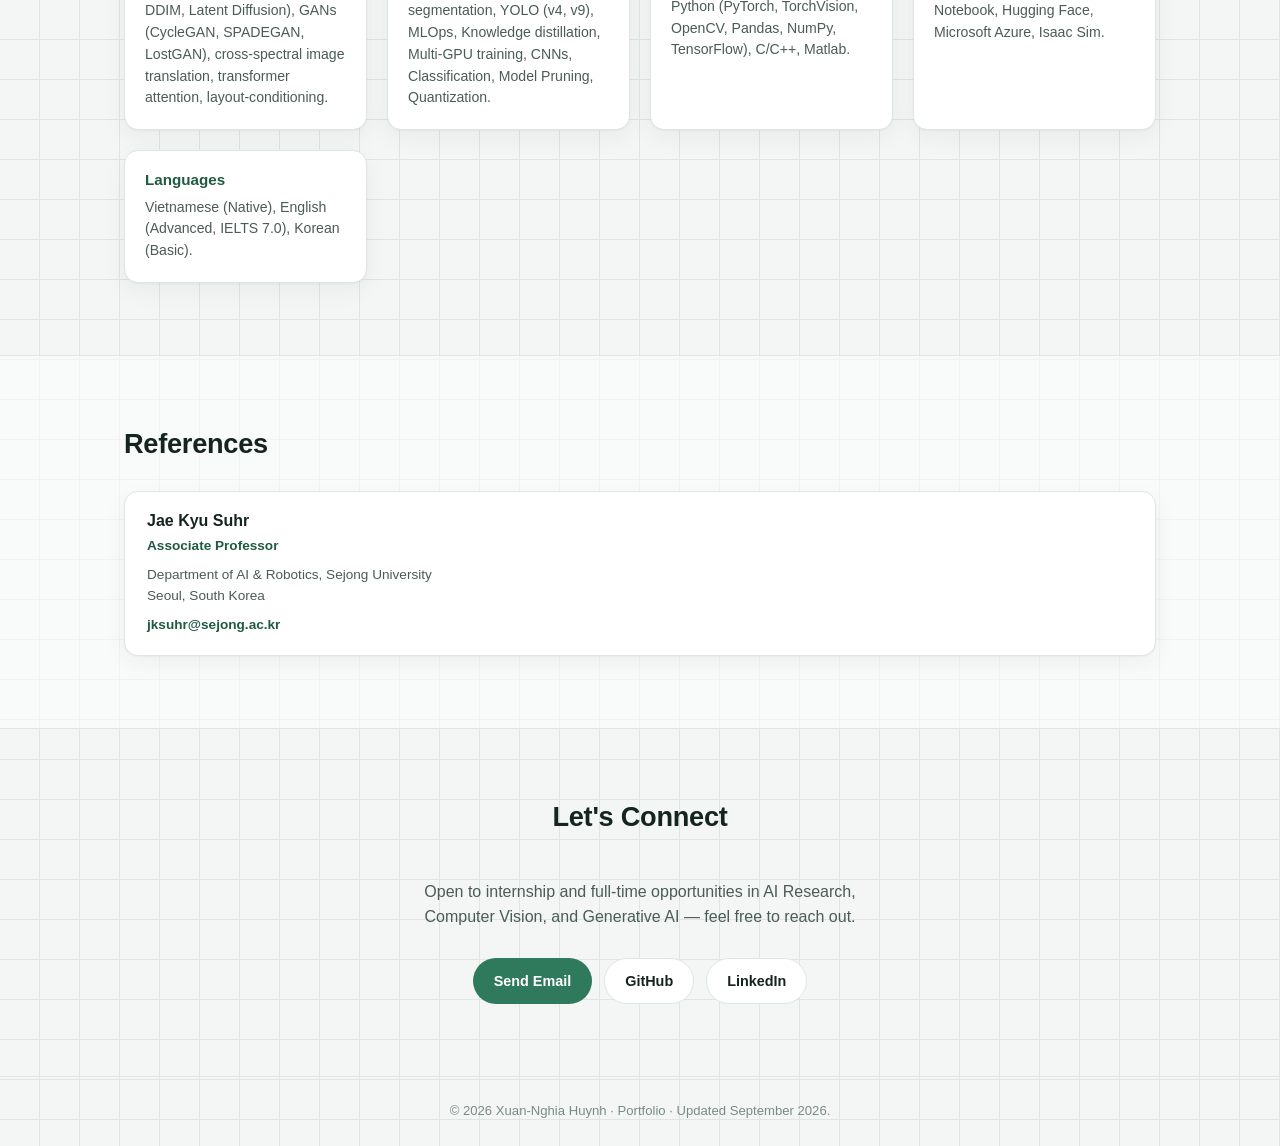
==== commit 067c04b4: "Link the MDPI Electronics publication to its journal page Only this one could be verified as publicl" ====
--- a/index.html
+++ b/index.html
@@ -331,7 +331,7 @@
           <p class="pub-meta">X.N. Huynh, J.K. Suhr &middot; Proc. 2025 Summer Conference of The Institute of Electronics and Information Engineers &middot; 2025</p>
         </div>
         <div class="pub-item">
-          <p class="pub-title">One-Stage Small Object Detection Using Super-Resolved Feature Map for Edge Devices</p>
+          <p class="pub-title"><a href="https://www.mdpi.com/2079-9292/13/2/409" target="_blank" rel="noopener">One-Stage Small Object Detection Using Super-Resolved Feature Map for Edge Devices</a></p>
           <p class="pub-meta">X.N. Huynh, G.B. Jung, J.K. Suhr &middot; MDPI Electronics &middot; 2024</p>
         </div>
       </div>
--- a/styles.css
+++ b/styles.css
@@ -518,6 +518,14 @@
   font-weight: 700;
 }
 
+.pub-title a {
+  color: var(--accent-strong);
+}
+
+.pub-title a:hover {
+  text-decoration: underline;
+}
+
 .pub-meta {
   margin: 0;
   font-size: 0.85rem;
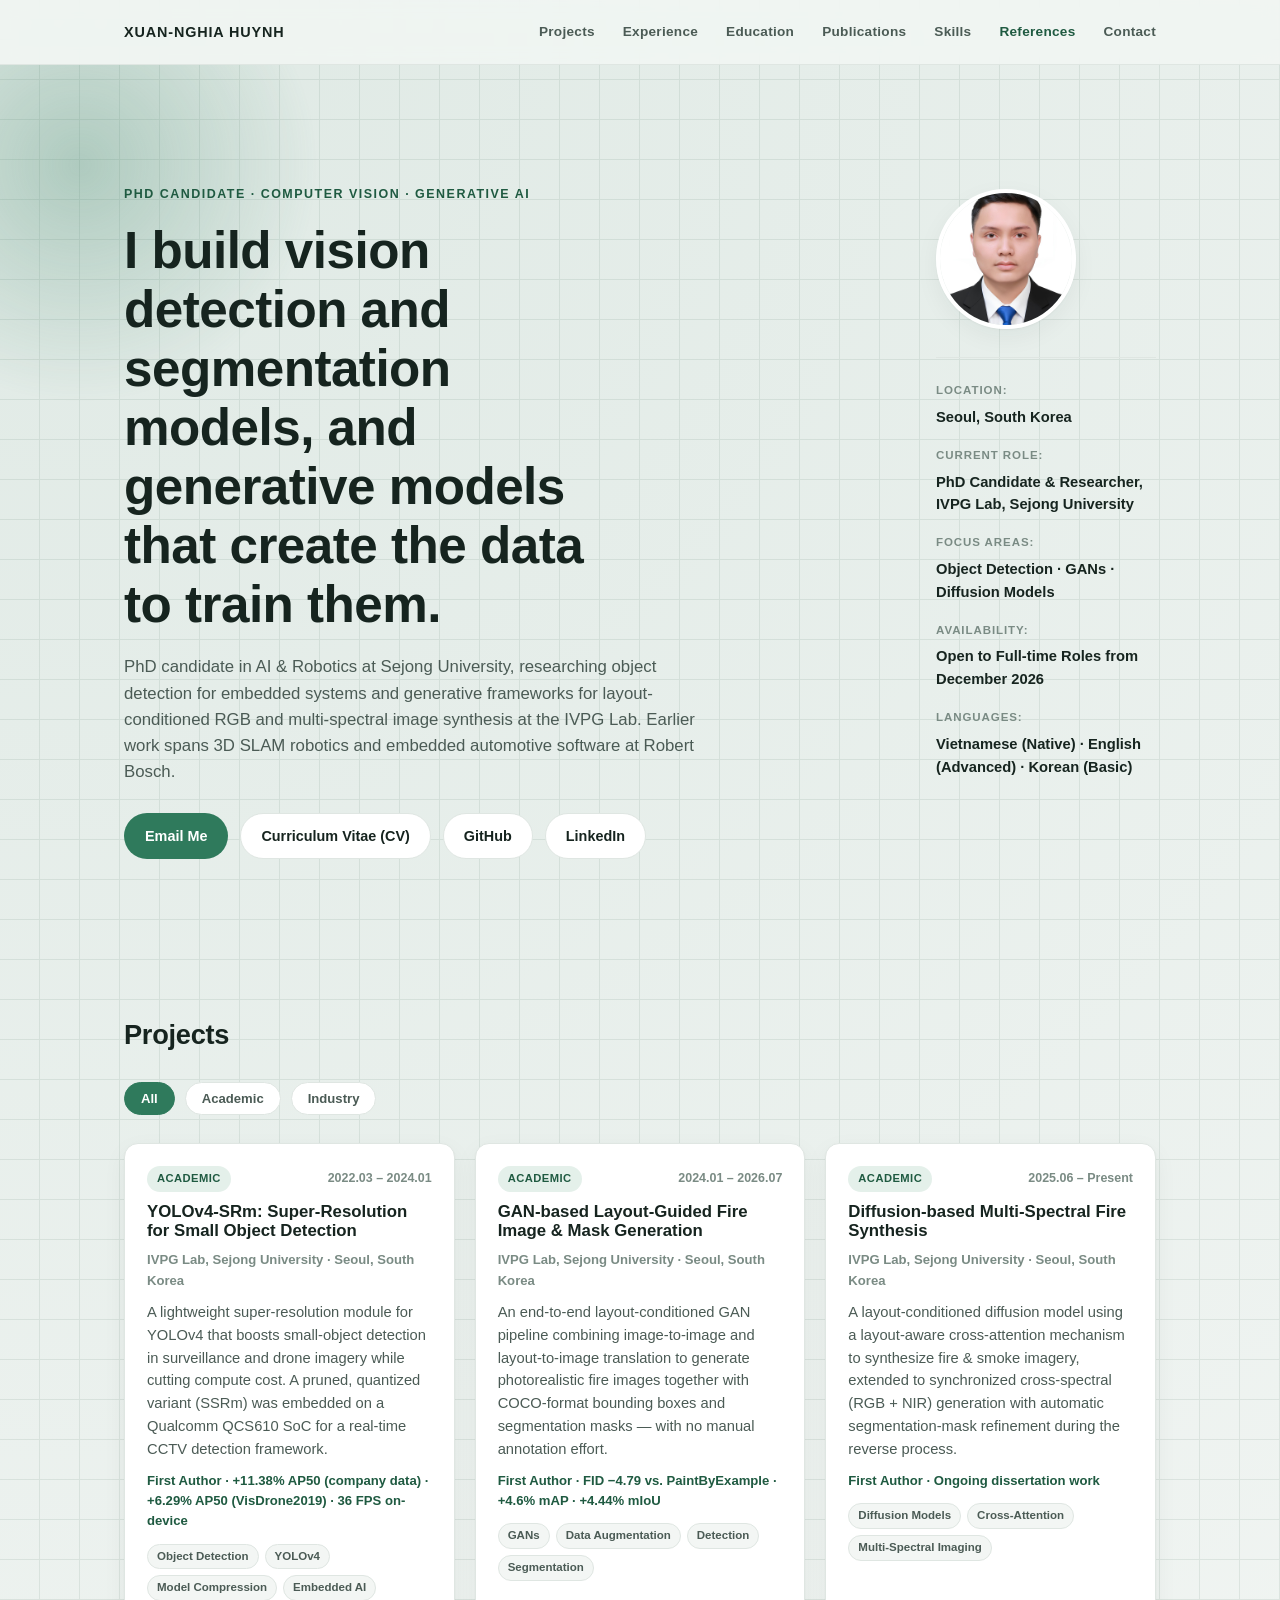
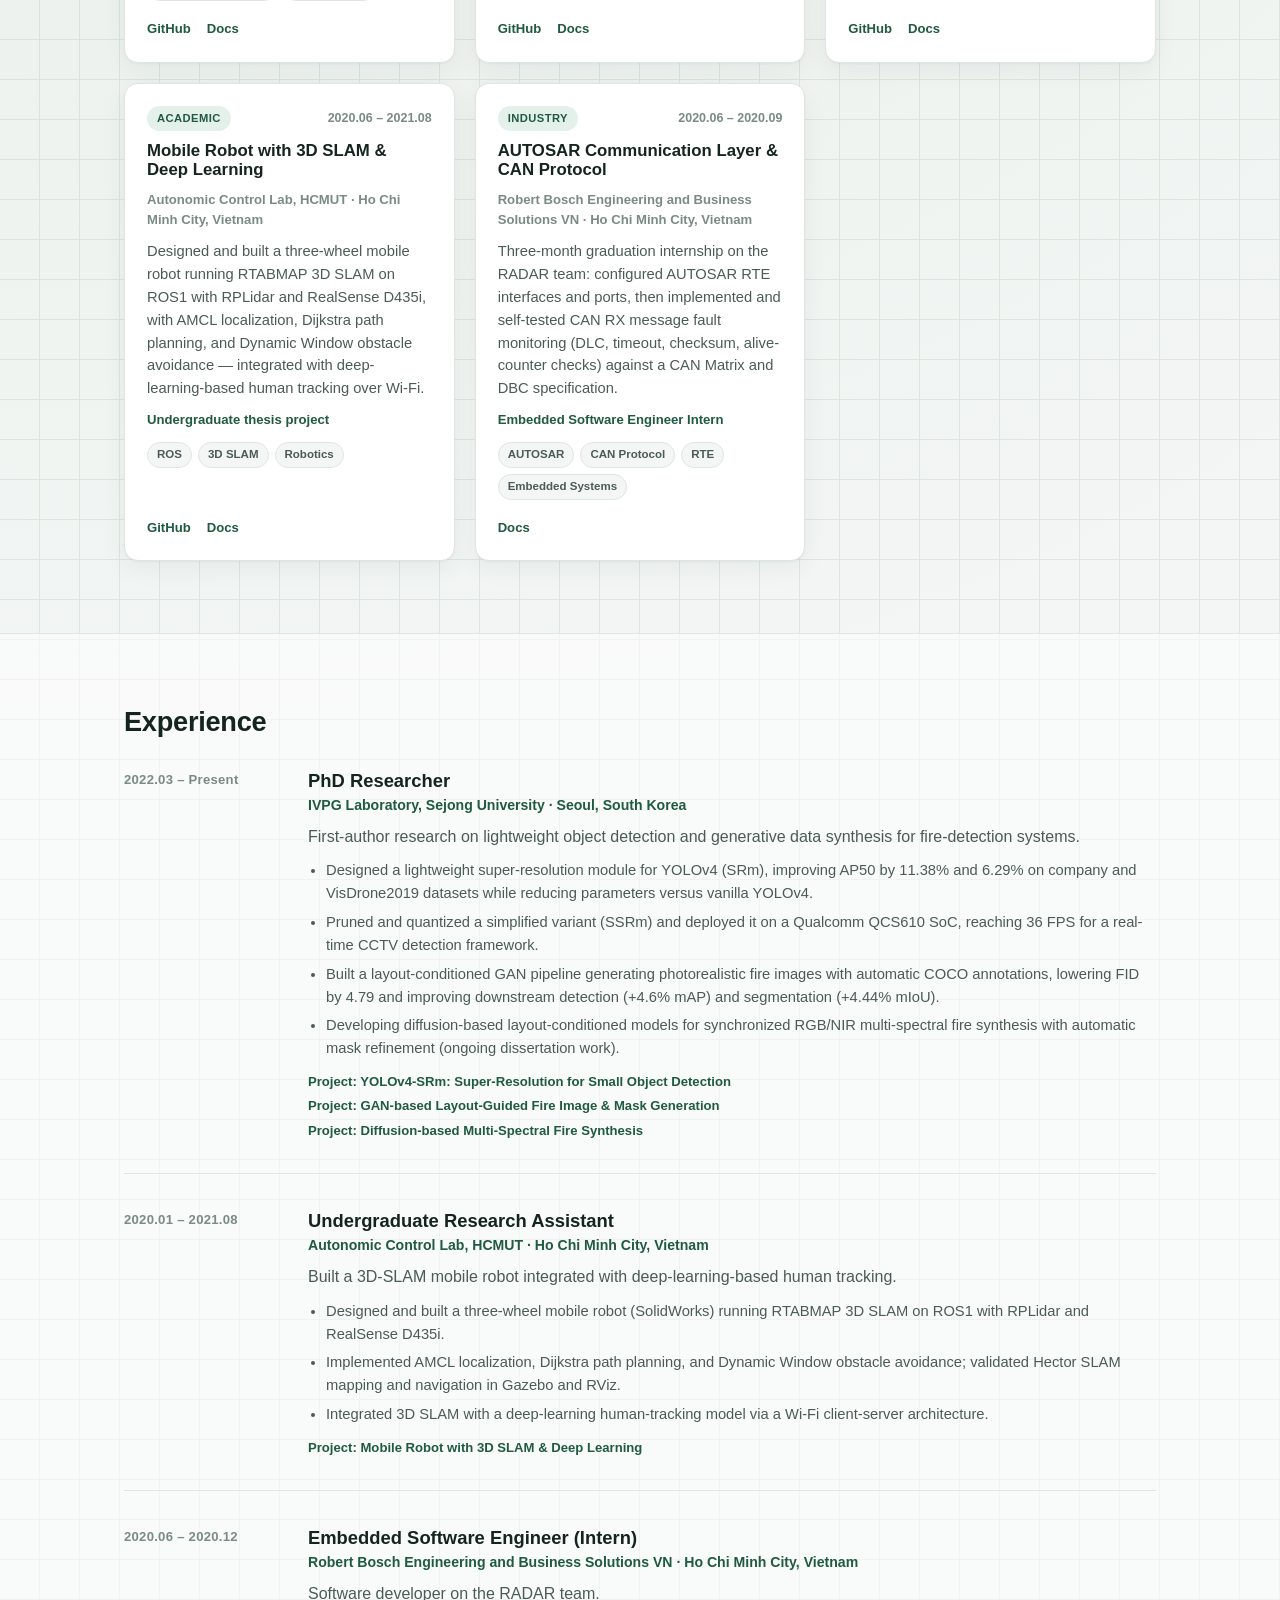
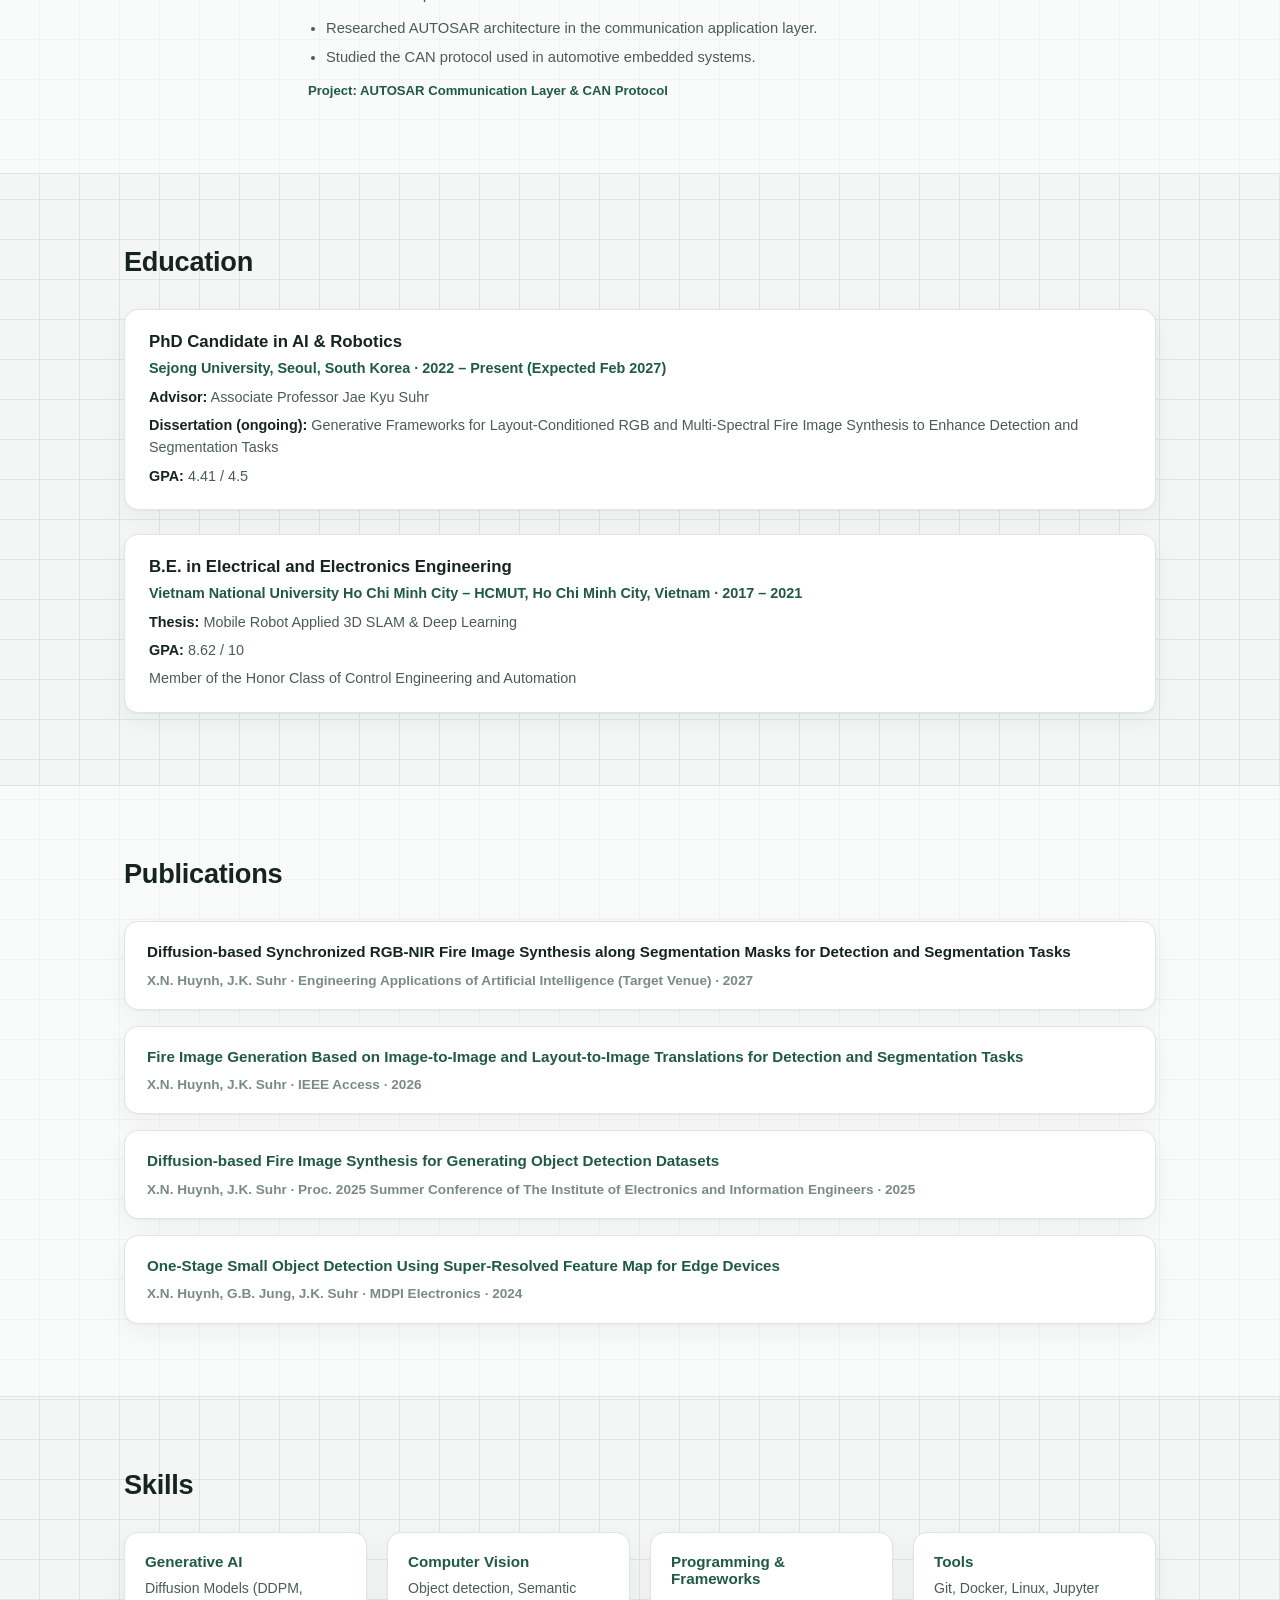
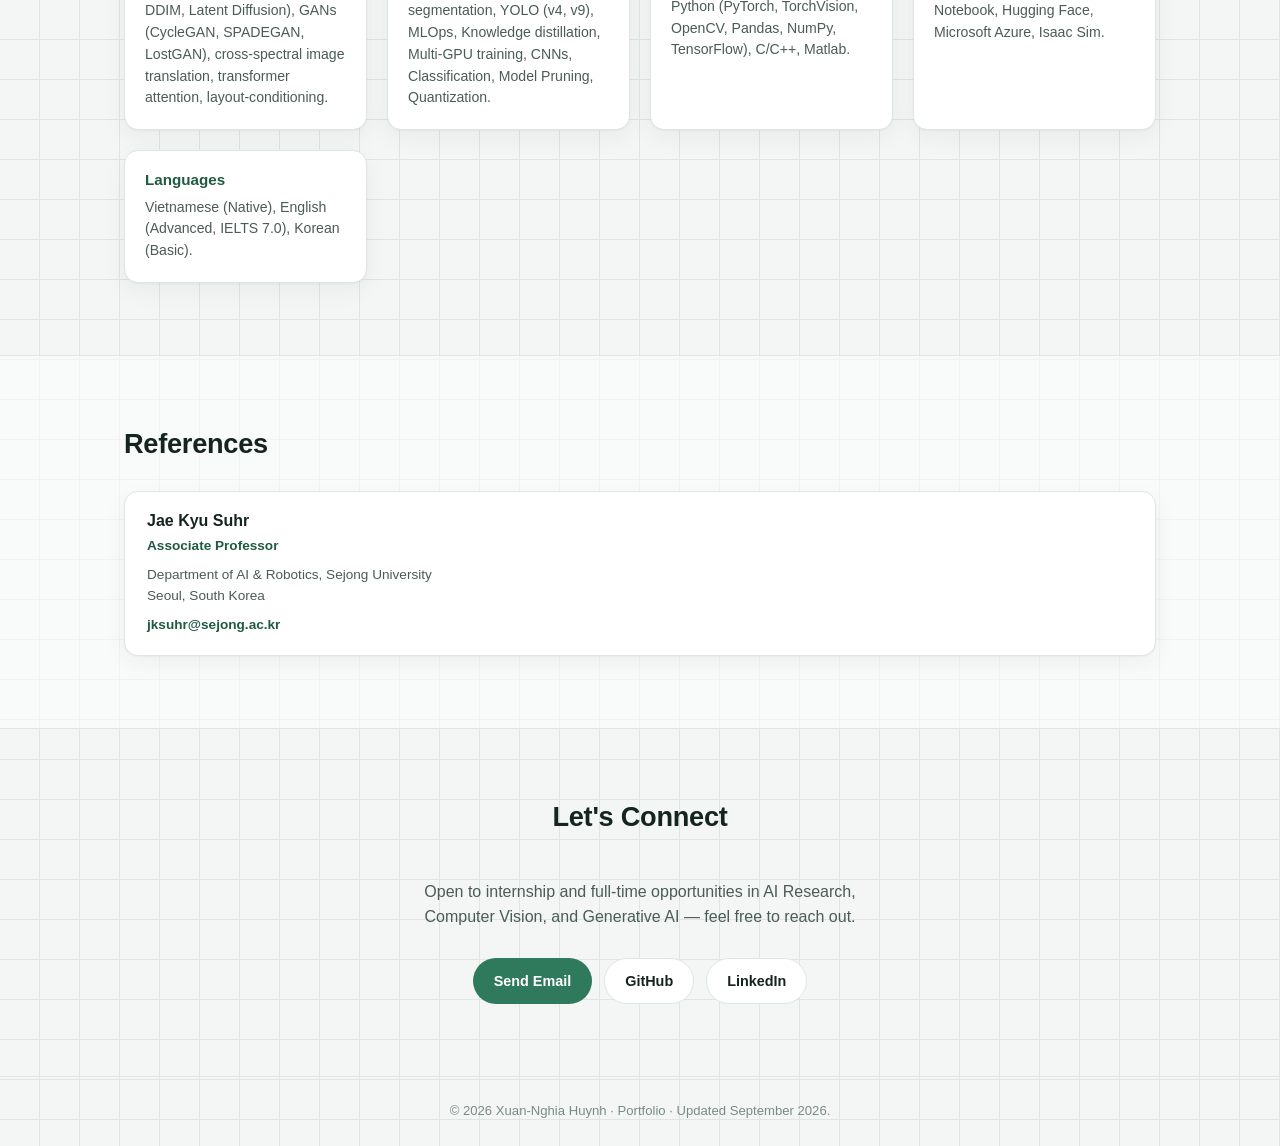
==== commit 913e4232: "Add links for the IEEE Access and IEIE publications Co-Authored-By: Claude Sonnet 5 <noreply@anthrop" ====
--- a/index.html
+++ b/index.html
@@ -323,11 +323,11 @@
           <p class="pub-meta">X.N. Huynh, J.K. Suhr &middot; Engineering Applications of Artificial Intelligence (Target Venue) &middot; 2027</p>
         </div>
         <div class="pub-item">
-          <p class="pub-title">Fire Image Generation Based on Image-to-Image and Layout-to-Image Translations for Detection and Segmentation Tasks</p>
+          <p class="pub-title"><a href="https://ieeexplore.ieee.org/abstract/document/11625754/" target="_blank" rel="noopener">Fire Image Generation Based on Image-to-Image and Layout-to-Image Translations for Detection and Segmentation Tasks</a></p>
           <p class="pub-meta">X.N. Huynh, J.K. Suhr &middot; IEEE Access &middot; 2026</p>
         </div>
         <div class="pub-item">
-          <p class="pub-title">Diffusion-based Fire Image Synthesis for Generating Object Detection Datasets</p>
+          <p class="pub-title"><a href="https://www.dbpia.co.kr/pdf/pdfView.do?nodeId=NODE12331909" target="_blank" rel="noopener">Diffusion-based Fire Image Synthesis for Generating Object Detection Datasets</a></p>
           <p class="pub-meta">X.N. Huynh, J.K. Suhr &middot; Proc. 2025 Summer Conference of The Institute of Electronics and Information Engineers &middot; 2025</p>
         </div>
         <div class="pub-item">
